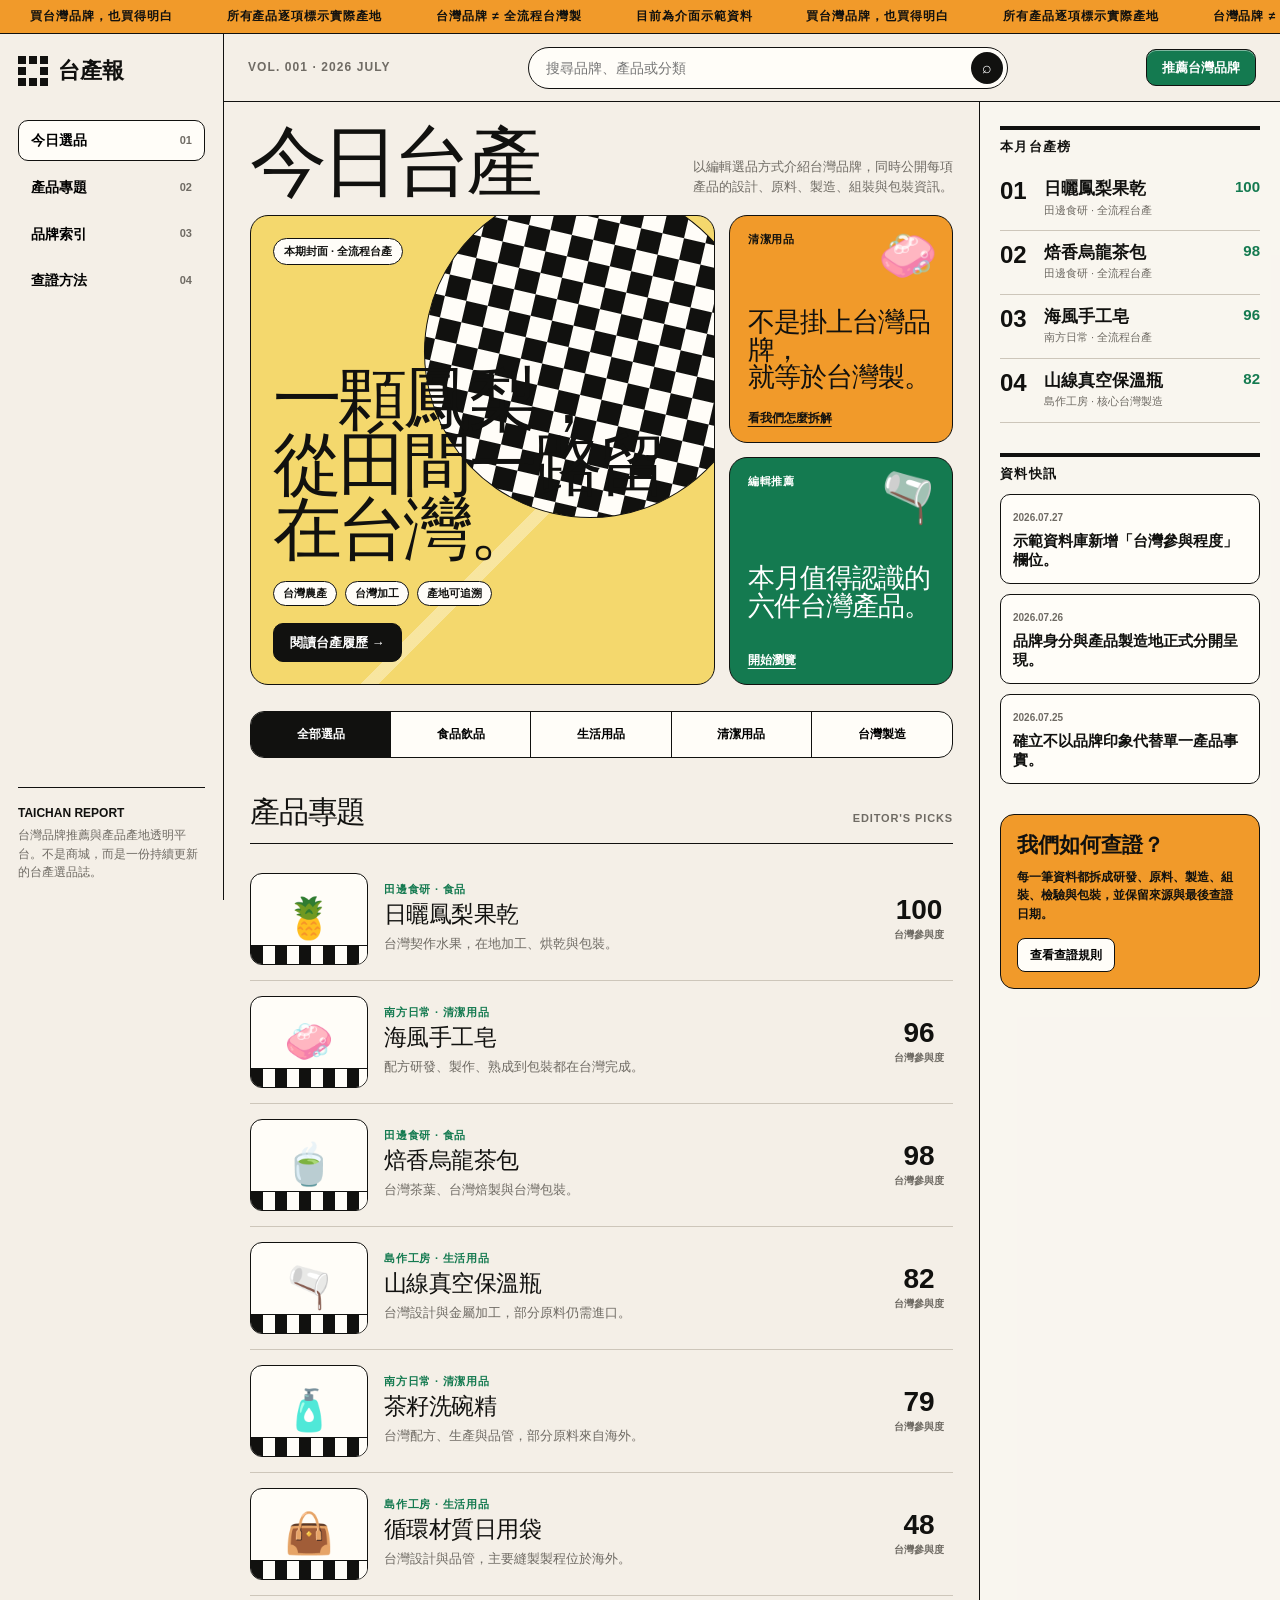
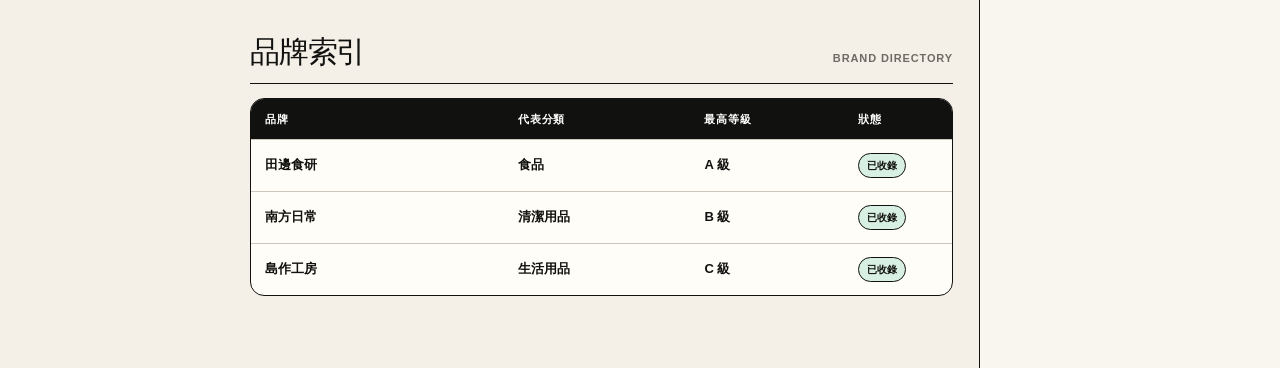
==== index.html @ a9ca1ae4 "Add files via upload" ====
<!doctype html>
<html lang="zh-Hant">
<head>
  <meta charset="utf-8" />
  <meta name="viewport" content="width=device-width, initial-scale=1" />
  <title>台產報｜台灣品牌選品誌</title>
  <meta name="description" content="發現值得支持的台灣品牌，理解產品從設計、製造到包裝的台灣參與程度。" />
  <style>
    :root{
      --linen:#f4efe7;
      --paper:#fffdf8;
      --ink:#11110f;
      --muted:#6f6b64;
      --line:#cdc6ba;
      --orange:#f19a2a;
      --green:#147a50;
      --red:#c64736;
      --yellow:#f4d86d;
      --side:224px;
      --rail:300px;
      --r:18px;
    }
    *{box-sizing:border-box}
    html{scroll-behavior:smooth}
    body{
      margin:0;
      color:var(--ink);
      background:var(--linen);
      font-family:"Noto Serif TC","Songti TC","PingFang TC","Microsoft JhengHei",serif;
    }
    button,input{font:inherit}
    button{cursor:pointer}
    a{color:inherit;text-decoration:none}
    .sans{font-family:-apple-system,BlinkMacSystemFont,"PingFang TC","Noto Sans TC","Microsoft JhengHei",sans-serif}

    .ticker{
      min-height:34px;
      display:flex;
      align-items:center;
      overflow:hidden;
      border-bottom:1px solid var(--ink);
      background:var(--orange);
      font:800 12px/1.2 -apple-system,BlinkMacSystemFont,"PingFang TC",sans-serif;
      letter-spacing:.08em;
      white-space:nowrap;
    }
    .ticker-track{display:flex;gap:54px;min-width:max-content;animation:marquee 24s linear infinite;padding-left:30px}
    @keyframes marquee{to{transform:translateX(-50%)}}

    .app{display:grid;grid-template-columns:var(--side) minmax(0,1fr);min-height:calc(100vh - 34px)}
    .sidebar{
      position:sticky;top:0;height:calc(100vh - 34px);
      border-right:1px solid var(--ink);
      padding:22px 18px 18px;
      display:flex;flex-direction:column;
      background:var(--linen);
      z-index:10;
    }
    .wordmark{display:flex;align-items:center;gap:10px;margin-bottom:34px;font:900 22px/1 -apple-system,BlinkMacSystemFont,"PingFang TC",sans-serif}
    .logo-grid{width:30px;height:30px;display:grid;grid-template-columns:repeat(3,1fr);gap:3px}
    .logo-grid i{background:var(--ink);display:block}
    .logo-grid i:nth-child(5){background:transparent}
    .sidebar-nav{display:grid;gap:6px}
    .nav-btn{
      border:1px solid transparent;background:transparent;text-align:left;padding:11px 12px;border-radius:10px;
      font:700 14px/1.2 -apple-system,BlinkMacSystemFont,"PingFang TC",sans-serif;
      display:flex;justify-content:space-between;align-items:center;
    }
    .nav-btn:hover,.nav-btn.active{border-color:var(--ink);background:var(--paper)}
    .nav-btn span:last-child{font-size:11px;color:var(--muted)}
    .side-note{margin-top:auto;border-top:1px solid var(--ink);padding-top:16px;color:var(--muted);font:500 12px/1.55 -apple-system,BlinkMacSystemFont,"PingFang TC",sans-serif}
    .side-note strong{display:block;color:var(--ink);margin-bottom:4px}

    .workspace{min-width:0}
    .top-tools{
      min-height:68px;border-bottom:1px solid var(--ink);display:flex;align-items:center;justify-content:space-between;gap:20px;
      padding:12px 24px;background:rgba(244,239,231,.95);position:sticky;top:0;z-index:9;
    }
    .edition{font:700 12px/1.2 -apple-system,BlinkMacSystemFont,"PingFang TC",sans-serif;letter-spacing:.09em;color:var(--muted)}
    .search-wrap{width:min(480px,55vw);position:relative}
    .search-wrap input{width:100%;height:42px;border:1px solid var(--ink);border-radius:999px;background:var(--paper);padding:0 42px 0 17px;outline:none;font:500 14px/1 -apple-system,BlinkMacSystemFont,"PingFang TC",sans-serif}
    .search-wrap button{position:absolute;right:5px;top:5px;width:32px;height:32px;border:0;border-radius:50%;background:var(--ink);color:white}
    .top-action{border:1px solid var(--ink);background:var(--green);color:white;border-radius:10px;padding:11px 15px;font:800 13px/1 -apple-system,BlinkMacSystemFont,"PingFang TC",sans-serif;box-shadow:inset 0 1px 0 rgba(255,255,255,.45)}

    .layout{display:grid;grid-template-columns:minmax(0,1fr) var(--rail);min-height:calc(100vh - 102px)}
    .main{min-width:0;border-right:1px solid var(--ink);padding:26px 26px 72px}
    .rail{padding:24px 20px 70px;background:rgba(255,253,248,.45)}

    .issue-head{display:flex;justify-content:space-between;gap:24px;align-items:flex-end;margin-bottom:18px}
    .issue-head h1{margin:0;font-weight:500;font-size:clamp(44px,6vw,82px);line-height:.9;letter-spacing:-.065em}
    .issue-head p{width:260px;margin:0;color:var(--muted);font:500 13px/1.55 -apple-system,BlinkMacSystemFont,"PingFang TC",sans-serif}

    .cover-grid{display:grid;grid-template-columns:1.45fr .7fr;gap:14px;margin-bottom:26px}
    .feature{
      min-height:470px;border:1px solid var(--ink);border-radius:var(--r);overflow:hidden;position:relative;
      background:
        linear-gradient(135deg,transparent 0 62%,rgba(255,255,255,.35) 62% 64%,transparent 64%),
        var(--yellow);
      display:flex;flex-direction:column;justify-content:space-between;padding:22px;
    }
    .feature::before{
      content:"";position:absolute;right:-42px;top:-30px;width:330px;height:330px;border-radius:50%;
      background:repeating-conic-gradient(var(--ink) 0 25%,var(--paper) 0 50%) 50%/44px 44px;
      border:1px solid var(--ink);transform:rotate(13deg);
    }
    .feature-top,.feature-bottom{position:relative;z-index:1}
    .stamp{display:inline-flex;align-items:center;gap:7px;border:1px solid var(--ink);background:var(--paper);padding:7px 10px;border-radius:999px;font:800 11px/1 -apple-system,BlinkMacSystemFont,"PingFang TC",sans-serif}
    .feature h2{max-width:620px;margin:0;font-size:clamp(40px,5.4vw,70px);line-height:.94;letter-spacing:-.055em;font-weight:500}
    .feature-meta{display:flex;gap:8px;flex-wrap:wrap;margin-top:18px}
    .tag{border:1px solid var(--ink);background:var(--paper);padding:6px 9px;border-radius:999px;font:700 11px/1 -apple-system,BlinkMacSystemFont,"PingFang TC",sans-serif}
    .read-btn{margin-top:17px;border:1px solid var(--ink);background:var(--ink);color:white;border-radius:10px;padding:12px 16px;font:800 13px/1 -apple-system,BlinkMacSystemFont,"PingFang TC",sans-serif}

    .cover-stack{display:grid;grid-template-rows:1fr 1fr;gap:14px}
    .mini-cover{border:1px solid var(--ink);border-radius:var(--r);padding:18px;display:flex;flex-direction:column;justify-content:space-between;min-height:228px;overflow:hidden;position:relative}
    .mini-cover.orange{background:var(--orange)}
    .mini-cover.green{background:var(--green);color:white}
    .mini-cover .icon{font-size:48px;position:absolute;right:14px;top:12px}
    .mini-cover small{font:800 11px/1 -apple-system,BlinkMacSystemFont,"PingFang TC",sans-serif;letter-spacing:.08em}
    .mini-cover h3{margin:44px 0 0;font-size:27px;line-height:1.02;font-weight:500;letter-spacing:-.035em}
    .mini-cover a{font:800 12px/1 -apple-system,BlinkMacSystemFont,"PingFang TC",sans-serif;text-decoration:underline;text-underline-offset:4px}

    .category-strip{display:grid;grid-template-columns:repeat(5,1fr);border:1px solid var(--ink);border-radius:14px;overflow:hidden;margin-bottom:34px;background:var(--paper)}
    .category-strip button{border:0;border-right:1px solid var(--ink);background:transparent;padding:15px 10px;font:800 12px/1.2 -apple-system,BlinkMacSystemFont,"PingFang TC",sans-serif}
    .category-strip button:last-child{border-right:0}
    .category-strip button.active,.category-strip button:hover{background:var(--ink);color:white}

    .section-title{display:flex;justify-content:space-between;align-items:baseline;gap:20px;border-bottom:1px solid var(--ink);padding-bottom:10px;margin:0 0 14px}
    .section-title h2{margin:0;font-size:30px;font-weight:500;letter-spacing:-.04em}
    .section-title span{font:700 11px/1 -apple-system,BlinkMacSystemFont,"PingFang TC",sans-serif;color:var(--muted);letter-spacing:.08em}

    .story-list{display:grid}
    .story{
      display:grid;grid-template-columns:118px minmax(0,1fr) auto;gap:16px;align-items:center;
      padding:15px 0;border-bottom:1px solid var(--line);cursor:pointer;
    }
    .story:hover .story-title{text-decoration:underline;text-underline-offset:5px}
    .story-art{height:92px;border:1px solid var(--ink);border-radius:12px;display:grid;place-items:center;font-size:40px;background:var(--paper);position:relative;overflow:hidden}
    .story-art::after{content:"";position:absolute;inset:auto 0 0;height:18px;background:repeating-linear-gradient(90deg,var(--ink) 0 12px,var(--paper) 12px 24px);border-top:1px solid var(--ink)}
    .story-kicker{font:800 11px/1 -apple-system,BlinkMacSystemFont,"PingFang TC",sans-serif;color:var(--green);letter-spacing:.07em;margin-bottom:7px}
    .story-title{font-size:23px;line-height:1.1;font-weight:500;letter-spacing:-.025em}
    .story-copy{margin-top:7px;color:var(--muted);font:500 13px/1.5 -apple-system,BlinkMacSystemFont,"PingFang TC",sans-serif}
    .score{text-align:center;min-width:68px}
    .score b{display:block;font:900 28px/1 -apple-system,BlinkMacSystemFont,"PingFang TC",sans-serif}
    .score small{font:700 10px/1.2 -apple-system,BlinkMacSystemFont,"PingFang TC",sans-serif;color:var(--muted)}

    .brand-index{margin-top:36px}
    .brand-table{border:1px solid var(--ink);border-radius:14px;overflow:hidden;background:var(--paper)}
    .brand-row{display:grid;grid-template-columns:1.1fr .8fr .65fr 80px;gap:10px;align-items:center;padding:13px 14px;border-bottom:1px solid var(--line);font:600 13px/1.3 -apple-system,BlinkMacSystemFont,"PingFang TC",sans-serif}
    .brand-row:last-child{border-bottom:0}
    .brand-row.head{background:var(--ink);color:white;font-size:11px;letter-spacing:.08em}
    .brand-name{font-weight:900}
    .status{display:inline-flex;width:max-content;border:1px solid var(--ink);border-radius:999px;padding:5px 8px;font-size:10px;background:white;color:var(--ink)}
    .status.verified{background:#d8efe3}

    .rail-card{border-top:4px solid var(--ink);padding-top:10px;margin-bottom:30px}
    .rail-card h2{font:900 13px/1 -apple-system,BlinkMacSystemFont,"PingFang TC",sans-serif;letter-spacing:.1em;margin:0 0 14px}
    .rank{display:grid;grid-template-columns:34px 1fr auto;gap:10px;align-items:start;padding:12px 0;border-bottom:1px solid var(--line)}
    .rank-num{font:900 24px/1 -apple-system,BlinkMacSystemFont,"PingFang TC",sans-serif}
    .rank-name{font-size:17px;line-height:1.15;font-weight:600}
    .rank-meta{margin-top:4px;color:var(--muted);font:500 11px/1.4 -apple-system,BlinkMacSystemFont,"PingFang TC",sans-serif}
    .rank-score{font:900 15px/1 -apple-system,BlinkMacSystemFont,"PingFang TC",sans-serif;color:var(--green)}
    .brief{padding:12px;border:1px solid var(--ink);background:var(--paper);margin-bottom:10px;border-radius:10px}
    .brief time{font:700 10px/1 -apple-system,BlinkMacSystemFont,"PingFang TC",sans-serif;color:var(--muted)}
    .brief p{margin:7px 0 0;font-size:15px;line-height:1.3;font-weight:600}
    .verify-box{border:1px solid var(--ink);background:var(--orange);padding:16px;border-radius:14px}
    .verify-box h3{margin:0 0 9px;font-size:21px;font-weight:600}
    .verify-box p{margin:0 0 14px;font:600 12px/1.55 -apple-system,BlinkMacSystemFont,"PingFang TC",sans-serif}
    .verify-box button{border:1px solid var(--ink);background:var(--paper);border-radius:8px;padding:10px 12px;font:900 12px/1 -apple-system,BlinkMacSystemFont,"PingFang TC",sans-serif}

    .empty{padding:28px;border:1px dashed var(--ink);border-radius:14px;text-align:center;color:var(--muted);font:600 13px/1.5 -apple-system,BlinkMacSystemFont,"PingFang TC",sans-serif}

    .drawer-backdrop{position:fixed;inset:0;background:rgba(17,17,15,.45);z-index:40;opacity:0;pointer-events:none;transition:.2s}
    .drawer{position:fixed;right:0;top:0;height:100vh;width:min(520px,100%);background:var(--paper);border-left:1px solid var(--ink);z-index:41;transform:translateX(100%);transition:.25s ease;padding:24px;overflow:auto}
    .drawer.open{transform:translateX(0)}
    .drawer-backdrop.open{opacity:1;pointer-events:auto}
    .drawer-close{float:right;border:1px solid var(--ink);width:38px;height:38px;background:transparent;border-radius:50%;font-size:20px}
    .drawer-label{font:900 11px/1 -apple-system,BlinkMacSystemFont,"PingFang TC",sans-serif;letter-spacing:.1em;color:var(--green);margin-top:56px}
    .drawer h2{font-size:42px;line-height:1;letter-spacing:-.04em;font-weight:500;margin:12px 0}
    .drawer p{color:var(--muted);font:500 14px/1.7 -apple-system,BlinkMacSystemFont,"PingFang TC",sans-serif}
    .journey{margin-top:24px;border-top:1px solid var(--ink)}
    .journey-row{display:grid;grid-template-columns:98px 1fr auto;gap:10px;padding:14px 0;border-bottom:1px solid var(--line);font:600 13px/1.4 -apple-system,BlinkMacSystemFont,"PingFang TC",sans-serif}
    .journey-row span:first-child{color:var(--muted)}
    .journey-row b{color:var(--green)}

    .mobile-nav{display:none}

    @media(max-width:1080px){
      :root{--side:190px;--rail:260px}
      .issue-head p{display:none}
      .cover-grid{grid-template-columns:1fr}
      .cover-stack{grid-template-columns:1fr 1fr;grid-template-rows:auto}
      .feature{min-height:420px}
    }
    @media(max-width:860px){
      .app{display:block}
      .sidebar{display:none}
      .layout{display:block}
      .main{border-right:0;padding:18px 16px 92px}
      .rail{padding:20px 16px 96px;border-top:1px solid var(--ink)}
      .top-tools{padding:10px 14px;top:0}
      .edition,.top-action{display:none}
      .search-wrap{width:100%}
      .mobile-nav{display:grid;grid-template-columns:repeat(4,1fr);position:fixed;left:0;right:0;bottom:0;background:var(--paper);border-top:1px solid var(--ink);z-index:30;padding-bottom:env(safe-area-inset-bottom)}
      .mobile-nav button{border:0;border-right:1px solid var(--line);background:transparent;padding:11px 4px;font:800 10px/1.2 -apple-system,BlinkMacSystemFont,"PingFang TC",sans-serif}
      .mobile-nav button:last-child{border-right:0}
      .issue-head h1{font-size:58px}
      .category-strip{grid-template-columns:repeat(5,minmax(96px,1fr));overflow-x:auto}
      .story{grid-template-columns:92px 1fr}
      .story-art{height:78px}
      .score{display:none}
      .brand-row{grid-template-columns:1fr .8fr 70px}
      .brand-row>*:nth-child(3){display:none}
    }
    @media(max-width:560px){
      .ticker{min-height:30px}
      .top-tools{min-height:58px}
      .issue-head{margin-top:4px}
      .issue-head h1{font-size:48px}
      .cover-stack{grid-template-columns:1fr}
      .feature{min-height:390px;padding:18px}
      .feature::before{width:230px;height:230px;background-size:34px 34px}
      .feature h2{font-size:43px}
      .mini-cover{min-height:180px}
      .story{grid-template-columns:76px 1fr;gap:12px}
      .story-art{height:68px;font-size:30px}
      .story-title{font-size:19px}
      .story-copy{display:none}
      .brand-row{grid-template-columns:1fr 68px}
      .brand-row>*:nth-child(2),.brand-row>*:nth-child(3){display:none}
      .section-title h2{font-size:25px}
    }
  </style>
</head>
<body>
  <div class="ticker sans" aria-label="網站公告">
    <div class="ticker-track">
      <span>買台灣品牌，也買得明白</span><span>所有產品逐項標示實際產地</span><span>台灣品牌 ≠ 全流程台灣製</span><span>目前為介面示範資料</span>
      <span>買台灣品牌，也買得明白</span><span>所有產品逐項標示實際產地</span><span>台灣品牌 ≠ 全流程台灣製</span><span>目前為介面示範資料</span>
    </div>
  </div>

  <div class="app">
    <aside class="sidebar">
      <a class="wordmark" href="#top" aria-label="台產報首頁">
        <span class="logo-grid" aria-hidden="true"><i></i><i></i><i></i><i></i><i></i><i></i><i></i><i></i><i></i></span>
        <span>台產報</span>
      </a>
      <nav class="sidebar-nav sans" aria-label="主要導覽">
        <button class="nav-btn active" data-scroll="top"><span>今日選品</span><span>01</span></button>
        <button class="nav-btn" data-scroll="stories"><span>產品專題</span><span>02</span></button>
        <button class="nav-btn" data-scroll="brands"><span>品牌索引</span><span>03</span></button>
        <button class="nav-btn" data-scroll="verify"><span>查證方法</span><span>04</span></button>
      </nav>
      <div class="side-note sans"><strong>TAICHAN REPORT</strong>台灣品牌推薦與產品產地透明平台。不是商城，而是一份持續更新的台產選品誌。</div>
    </aside>

    <div class="workspace" id="top">
      <header class="top-tools">
        <div class="edition sans">VOL. 001 · 2026 JULY</div>
        <div class="search-wrap">
          <input id="globalSearch" type="search" placeholder="搜尋品牌、產品或分類" aria-label="搜尋品牌、產品或分類" />
          <button id="searchBtn" aria-label="執行搜尋">⌕</button>
        </div>
        <button class="top-action" data-scroll="brands">推薦台灣品牌</button>
      </header>

      <div class="layout">
        <main class="main">
          <div class="issue-head">
            <h1>今日台產</h1>
            <p class="sans">以編輯選品方式介紹台灣品牌，同時公開每項產品的設計、原料、製造、組裝與包裝資訊。</p>
          </div>

          <section class="cover-grid" aria-label="本期主題">
            <article class="feature">
              <div class="feature-top"><span class="stamp sans">本期封面 · 全流程台產</span></div>
              <div class="feature-bottom">
                <h2>一顆鳳梨，<br>從田間一路留在台灣。</h2>
                <div class="feature-meta"><span class="tag">台灣農產</span><span class="tag">台灣加工</span><span class="tag">產地可追溯</span></div>
                <button class="read-btn" data-product="pineapple">閱讀台產履歷 →</button>
              </div>
            </article>
            <div class="cover-stack">
              <article class="mini-cover orange"><span class="icon">🧼</span><small>清潔用品</small><h3>不是掛上台灣品牌，<br>就等於台灣製。</h3><a href="#stories">看我們怎麼拆解</a></article>
              <article class="mini-cover green"><span class="icon">🫗</span><small>編輯推薦</small><h3>本月值得認識的<br>六件台灣產品。</h3><a href="#stories">開始瀏覽</a></article>
            </div>
          </section>

          <div class="category-strip sans" id="categories" aria-label="分類篩選">
            <button class="active" data-category="all">全部選品</button>
            <button data-category="food">食品飲品</button>
            <button data-category="home">生活用品</button>
            <button data-category="clean">清潔用品</button>
            <button data-category="made">台灣製造</button>
          </div>

          <section id="stories">
            <div class="section-title"><h2>產品專題</h2><span>EDITOR'S PICKS</span></div>
            <div class="story-list" id="storyList"></div>
          </section>

          <section class="brand-index" id="brands">
            <div class="section-title"><h2>品牌索引</h2><span>BRAND DIRECTORY</span></div>
            <div class="brand-table" id="brandTable"></div>
          </section>
        </main>

        <aside class="rail">
          <section class="rail-card">
            <h2>本月台產榜</h2>
            <div id="ranking"></div>
          </section>
          <section class="rail-card">
            <h2>資料快訊</h2>
            <article class="brief"><time>2026.07.27</time><p>示範資料庫新增「台灣參與程度」欄位。</p></article>
            <article class="brief"><time>2026.07.26</time><p>品牌身分與產品製造地正式分開呈現。</p></article>
            <article class="brief"><time>2026.07.25</time><p>確立不以品牌印象代替單一產品事實。</p></article>
          </section>
          <section class="verify-box" id="verify">
            <h3>我們如何查證？</h3>
            <p>每一筆資料都拆成研發、原料、製造、組裝、檢驗與包裝，並保留來源與最後查證日期。</p>
            <button data-product="method">查看查證規則</button>
          </section>
        </aside>
      </div>
    </div>
  </div>

  <nav class="mobile-nav" aria-label="手機導覽">
    <button data-scroll="top">今日</button><button data-scroll="stories">專題</button><button data-scroll="brands">品牌</button><button data-scroll="verify">查證</button>
  </nav>

  <div class="drawer-backdrop" id="drawerBackdrop"></div>
  <aside class="drawer" id="drawer" aria-modal="true" role="dialog" aria-label="產品台產履歷">
    <button class="drawer-close" id="drawerClose" aria-label="關閉">×</button>
    <div id="drawerContent"></div>
  </aside>

  <script>
    const products = [
      {id:'pineapple',name:'日曬鳳梨果乾',brand:'田邊食研',icon:'🍍',category:'食品',tags:['food','made'],level:'A',score:100,summary:'台灣契作水果，在地加工、烘乾與包裝。',status:'全流程台產',journey:[['品牌／研發','台灣','已確認'],['主要原料','嘉義鳳梨','已確認'],['加工製造','嘉義','已確認'],['包裝出貨','台灣','已確認']]},
      {id:'soap',name:'海風手工皂',brand:'南方日常',icon:'🧼',category:'清潔用品',tags:['clean','made'],level:'A',score:96,summary:'配方研發、製作、熟成到包裝都在台灣完成。',status:'全流程台產',journey:[['品牌／研發','台南','已確認'],['主要原料','台灣＋進口','部分確認'],['加工製造','台南','已確認'],['包裝出貨','台灣','已確認']]},
      {id:'tea',name:'焙香烏龍茶包',brand:'田邊食研',icon:'🍵',category:'食品',tags:['food','made'],level:'A',score:98,summary:'台灣茶葉、台灣焙製與台灣包裝。',status:'全流程台產',journey:[['品牌／研發','台灣','已確認'],['茶葉來源','南投','已確認'],['焙製加工','南投','已確認'],['包裝出貨','台灣','已確認']]},
      {id:'bottle',name:'山線真空保溫瓶',brand:'島作工房',icon:'🫗',category:'生活用品',tags:['home','made'],level:'B',score:82,summary:'台灣設計與金屬加工，部分原料仍需進口。',status:'核心台灣製造',journey:[['品牌／研發','台中','已確認'],['主要原料','台灣＋進口','部分確認'],['加工製造','彰化','已確認'],['包裝出貨','台中','已確認']]},
      {id:'detergent',name:'茶籽洗碗精',brand:'南方日常',icon:'🧴',category:'清潔用品',tags:['clean','made'],level:'B',score:79,summary:'台灣配方、生產與品管，部分原料來自海外。',status:'核心台灣製造',journey:[['品牌／研發','台灣','已確認'],['主要原料','台灣＋進口','部分確認'],['加工製造','台灣','已確認'],['包裝出貨','台灣','已確認']]},
      {id:'bag',name:'循環材質日用袋',brand:'島作工房',icon:'👜',category:'生活用品',tags:['home'],level:'C',score:48,summary:'台灣設計與品管，主要縫製製程位於海外。',status:'台灣研發',journey:[['品牌／研發','台灣','已確認'],['主要材料','進口','已確認'],['縫製製造','海外','已確認'],['品管設計','台灣','已確認']]}
    ];

    const methodData = {name:'台產報查證規則',brand:'公開方法',summary:'推薦台灣品牌與揭露實際產地並行，不把兩者混為一談。',status:'V0.1 方法草案',journey:[['查證單位','單一產品型號','必要'],['資料拆分','六個製程環節','必要'],['來源保存','官方／包裝／文件','必要'],['歷史變更','保留舊紀錄','必要']]};

    const storyList = document.querySelector('#storyList');
    const brandTable = document.querySelector('#brandTable');
    const ranking = document.querySelector('#ranking');
    const search = document.querySelector('#globalSearch');
    const drawer = document.querySelector('#drawer');
    const backdrop = document.querySelector('#drawerBackdrop');
    const drawerContent = document.querySelector('#drawerContent');
    let activeCategory = 'all';

    function filteredProducts(){
      const q = search.value.trim().toLowerCase();
      return products.filter(p => {
        const hitCategory = activeCategory === 'all' || p.tags.includes(activeCategory);
        const haystack = `${p.name} ${p.brand} ${p.category} ${p.status}`.toLowerCase();
        return hitCategory && (!q || haystack.includes(q));
      });
    }

    function renderStories(){
      const list = filteredProducts();
      storyList.innerHTML = list.length ? list.map(p => `
        <article class="story" data-product="${p.id}" tabindex="0">
          <div class="story-art">${p.icon}</div>
          <div>
            <div class="story-kicker">${p.brand} · ${p.category}</div>
            <div class="story-title">${p.name}</div>
            <div class="story-copy">${p.summary}</div>
          </div>
          <div class="score"><b>${p.score}</b><small>台灣參與度</small></div>
        </article>`).join('') : '<div class="empty">找不到符合條件的產品。請改用品牌、品名或其他分類搜尋。</div>';
    }

    function renderBrands(){
      const source = filteredProducts();
      const grouped = [...new Map(source.map(p => [p.brand,p])).values()];
      brandTable.innerHTML = `
        <div class="brand-row head"><span>品牌</span><span>代表分類</span><span>最高等級</span><span>狀態</span></div>
        ${grouped.map(p => `<div class="brand-row"><span class="brand-name">${p.brand}</span><span>${p.category}</span><span>${p.level} 級</span><span class="status verified">已收錄</span></div>`).join('') || '<div class="empty">沒有符合搜尋的品牌。</div>'}`;
    }

    function renderRanking(){
      ranking.innerHTML = [...products].sort((a,b)=>b.score-a.score).slice(0,4).map((p,i)=>`
        <div class="rank" data-product="${p.id}">
          <span class="rank-num">${String(i+1).padStart(2,'0')}</span>
          <div><div class="rank-name">${p.name}</div><div class="rank-meta">${p.brand} · ${p.status}</div></div>
          <span class="rank-score">${p.score}</span>
        </div>`).join('');
    }

    function openDrawer(id){
      const p = id === 'method' ? methodData : products.find(item => item.id === id);
      if(!p) return;
      drawerContent.innerHTML = `
        <div class="drawer-label">TAICHAN TRACE</div>
        <h2>${p.name}</h2>
        <p><strong>${p.brand}</strong><br>${p.summary}</p>
        <div class="feature-meta"><span class="tag">${p.status}</span>${p.level ? `<span class="tag">${p.level} 級</span>`:''}</div>
        <div class="journey">${p.journey.map(row=>`<div class="journey-row"><span>${row[0]}</span><strong>${row[1]}</strong><b>${row[2]}</b></div>`).join('')}</div>
        <p>目前為介面示範資料，正式上線前仍需為每個環節補上來源網址、證據摘要與最後查證日期。</p>`;
      drawer.classList.add('open');backdrop.classList.add('open');document.body.style.overflow='hidden';
    }
    function closeDrawer(){drawer.classList.remove('open');backdrop.classList.remove('open');document.body.style.overflow=''}

    document.addEventListener('click',e=>{
      const product = e.target.closest('[data-product]');
      if(product) openDrawer(product.dataset.product);
      const scroll = e.target.closest('[data-scroll]');
      if(scroll) document.getElementById(scroll.dataset.scroll)?.scrollIntoView({behavior:'smooth'});
      const cat = e.target.closest('[data-category]');
      if(cat){
        activeCategory = cat.dataset.category;
        document.querySelectorAll('[data-category]').forEach(b=>b.classList.toggle('active',b===cat));
        renderStories();renderBrands();
      }
    });
    document.addEventListener('keydown',e=>{
      if(e.key==='Escape') closeDrawer();
      if(e.key==='Enter' && e.target.matches('.story')) openDrawer(e.target.dataset.product);
    });
    search.addEventListener('input',()=>{renderStories();renderBrands()});
    document.querySelector('#searchBtn').addEventListener('click',()=>document.querySelector('#stories').scrollIntoView({behavior:'smooth'}));
    document.querySelector('#drawerClose').addEventListener('click',closeDrawer);
    backdrop.addEventListener('click',closeDrawer);

    renderStories();renderBrands();renderRanking();
  </script>
</body>
</html>
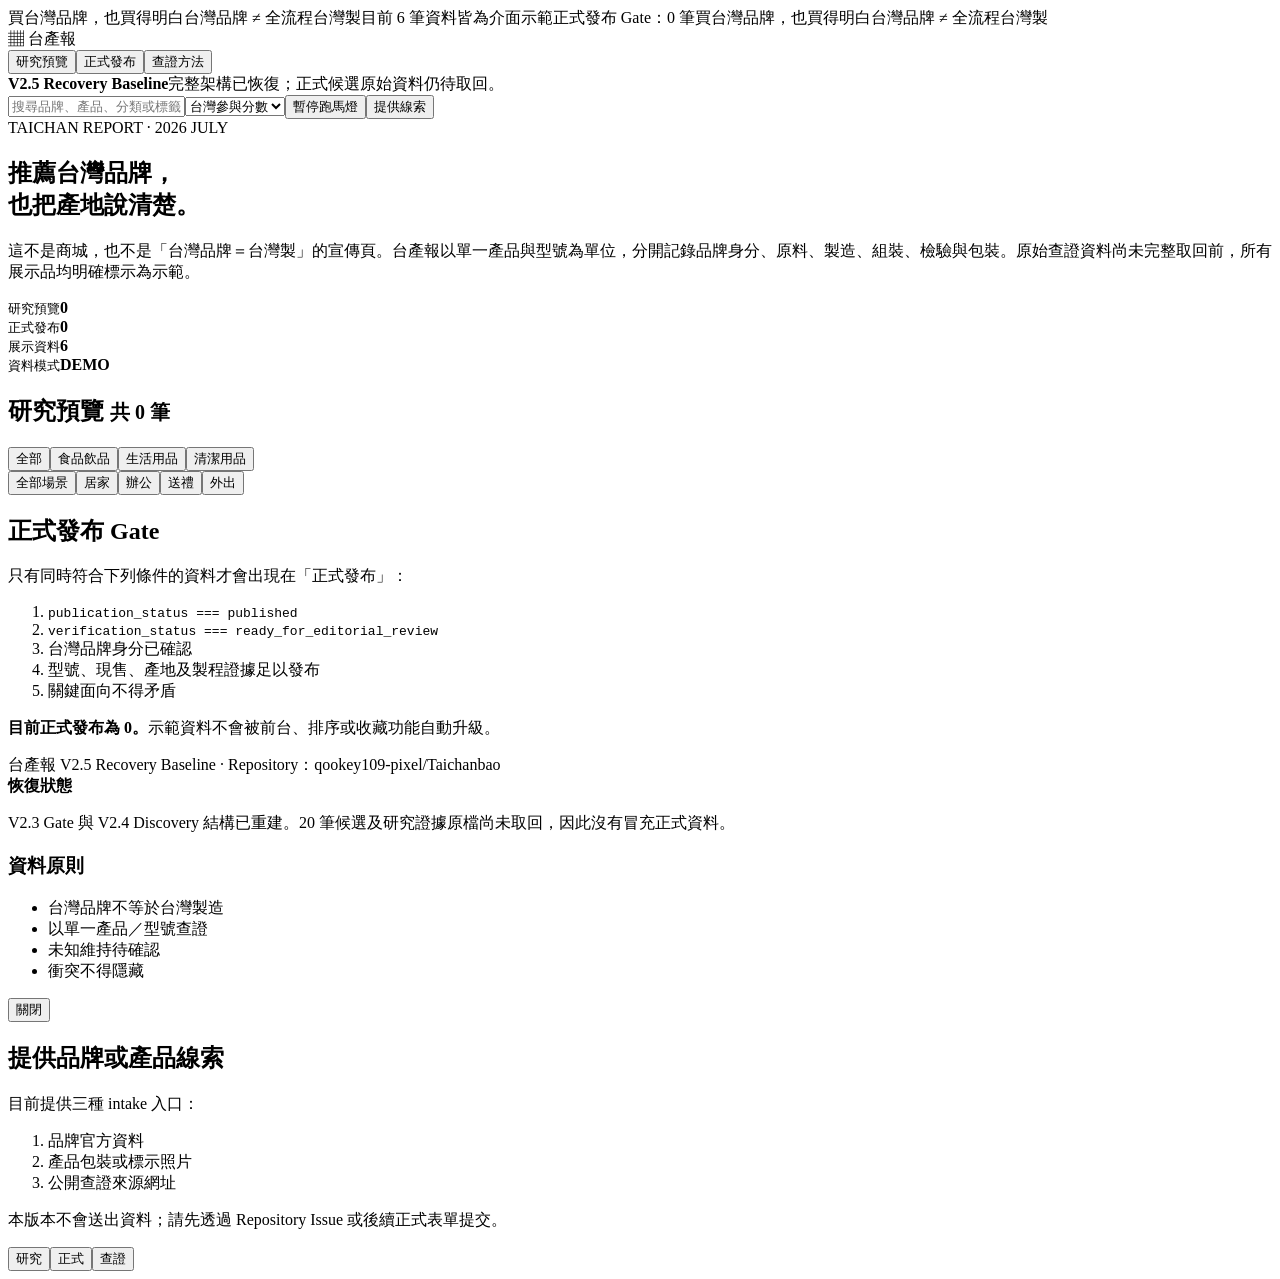
==== commit 699c98f2: "Upgrade site to V2.5 recovery baseline" ====
--- a/index.html
+++ b/index.html
@@ -1,438 +1,13 @@
-<!doctype html>
-<html lang="zh-Hant">
-<head>
-  <meta charset="utf-8" />
-  <meta name="viewport" content="width=device-width, initial-scale=1" />
-  <title>台產報｜台灣品牌選品誌</title>
-  <meta name="description" content="發現值得支持的台灣品牌，理解產品從設計、製造到包裝的台灣參與程度。" />
-  <style>
-    :root{
-      --linen:#f4efe7;
-      --paper:#fffdf8;
-      --ink:#11110f;
-      --muted:#6f6b64;
-      --line:#cdc6ba;
-      --orange:#f19a2a;
-      --green:#147a50;
-      --red:#c64736;
-      --yellow:#f4d86d;
-      --side:224px;
-      --rail:300px;
-      --r:18px;
-    }
-    *{box-sizing:border-box}
-    html{scroll-behavior:smooth}
-    body{
-      margin:0;
-      color:var(--ink);
-      background:var(--linen);
-      font-family:"Noto Serif TC","Songti TC","PingFang TC","Microsoft JhengHei",serif;
-    }
-    button,input{font:inherit}
-    button{cursor:pointer}
-    a{color:inherit;text-decoration:none}
-    .sans{font-family:-apple-system,BlinkMacSystemFont,"PingFang TC","Noto Sans TC","Microsoft JhengHei",sans-serif}
-
-    .ticker{
-      min-height:34px;
-      display:flex;
-      align-items:center;
-      overflow:hidden;
-      border-bottom:1px solid var(--ink);
-      background:var(--orange);
-      font:800 12px/1.2 -apple-system,BlinkMacSystemFont,"PingFang TC",sans-serif;
-      letter-spacing:.08em;
-      white-space:nowrap;
-    }
-    .ticker-track{display:flex;gap:54px;min-width:max-content;animation:marquee 24s linear infinite;padding-left:30px}
-    @keyframes marquee{to{transform:translateX(-50%)}}
-
-    .app{display:grid;grid-template-columns:var(--side) minmax(0,1fr);min-height:calc(100vh - 34px)}
-    .sidebar{
-      position:sticky;top:0;height:calc(100vh - 34px);
-      border-right:1px solid var(--ink);
-      padding:22px 18px 18px;
-      display:flex;flex-direction:column;
-      background:var(--linen);
-      z-index:10;
-    }
-    .wordmark{display:flex;align-items:center;gap:10px;margin-bottom:34px;font:900 22px/1 -apple-system,BlinkMacSystemFont,"PingFang TC",sans-serif}
-    .logo-grid{width:30px;height:30px;display:grid;grid-template-columns:repeat(3,1fr);gap:3px}
-    .logo-grid i{background:var(--ink);display:block}
-    .logo-grid i:nth-child(5){background:transparent}
-    .sidebar-nav{display:grid;gap:6px}
-    .nav-btn{
-      border:1px solid transparent;background:transparent;text-align:left;padding:11px 12px;border-radius:10px;
-      font:700 14px/1.2 -apple-system,BlinkMacSystemFont,"PingFang TC",sans-serif;
-      display:flex;justify-content:space-between;align-items:center;
-    }
-    .nav-btn:hover,.nav-btn.active{border-color:var(--ink);background:var(--paper)}
-    .nav-btn span:last-child{font-size:11px;color:var(--muted)}
-    .side-note{margin-top:auto;border-top:1px solid var(--ink);padding-top:16px;color:var(--muted);font:500 12px/1.55 -apple-system,BlinkMacSystemFont,"PingFang TC",sans-serif}
-    .side-note strong{display:block;color:var(--ink);margin-bottom:4px}
-
-    .workspace{min-width:0}
-    .top-tools{
-      min-height:68px;border-bottom:1px solid var(--ink);display:flex;align-items:center;justify-content:space-between;gap:20px;
-      padding:12px 24px;background:rgba(244,239,231,.95);position:sticky;top:0;z-index:9;
-    }
-    .edition{font:700 12px/1.2 -apple-system,BlinkMacSystemFont,"PingFang TC",sans-serif;letter-spacing:.09em;color:var(--muted)}
-    .search-wrap{width:min(480px,55vw);position:relative}
-    .search-wrap input{width:100%;height:42px;border:1px solid var(--ink);border-radius:999px;background:var(--paper);padding:0 42px 0 17px;outline:none;font:500 14px/1 -apple-system,BlinkMacSystemFont,"PingFang TC",sans-serif}
-    .search-wrap button{position:absolute;right:5px;top:5px;width:32px;height:32px;border:0;border-radius:50%;background:var(--ink);color:white}
-    .top-action{border:1px solid var(--ink);background:var(--green);color:white;border-radius:10px;padding:11px 15px;font:800 13px/1 -apple-system,BlinkMacSystemFont,"PingFang TC",sans-serif;box-shadow:inset 0 1px 0 rgba(255,255,255,.45)}
-
-    .layout{display:grid;grid-template-columns:minmax(0,1fr) var(--rail);min-height:calc(100vh - 102px)}
-    .main{min-width:0;border-right:1px solid var(--ink);padding:26px 26px 72px}
-    .rail{padding:24px 20px 70px;background:rgba(255,253,248,.45)}
-
-    .issue-head{display:flex;justify-content:space-between;gap:24px;align-items:flex-end;margin-bottom:18px}
-    .issue-head h1{margin:0;font-weight:500;font-size:clamp(44px,6vw,82px);line-height:.9;letter-spacing:-.065em}
-    .issue-head p{width:260px;margin:0;color:var(--muted);font:500 13px/1.55 -apple-system,BlinkMacSystemFont,"PingFang TC",sans-serif}
-
-    .cover-grid{display:grid;grid-template-columns:1.45fr .7fr;gap:14px;margin-bottom:26px}
-    .feature{
-      min-height:470px;border:1px solid var(--ink);border-radius:var(--r);overflow:hidden;position:relative;
-      background:
-        linear-gradient(135deg,transparent 0 62%,rgba(255,255,255,.35) 62% 64%,transparent 64%),
-        var(--yellow);
-      display:flex;flex-direction:column;justify-content:space-between;padding:22px;
-    }
-    .feature::before{
-      content:"";position:absolute;right:-42px;top:-30px;width:330px;height:330px;border-radius:50%;
-      background:repeating-conic-gradient(var(--ink) 0 25%,var(--paper) 0 50%) 50%/44px 44px;
-      border:1px solid var(--ink);transform:rotate(13deg);
-    }
-    .feature-top,.feature-bottom{position:relative;z-index:1}
-    .stamp{display:inline-flex;align-items:center;gap:7px;border:1px solid var(--ink);background:var(--paper);padding:7px 10px;border-radius:999px;font:800 11px/1 -apple-system,BlinkMacSystemFont,"PingFang TC",sans-serif}
-    .feature h2{max-width:620px;margin:0;font-size:clamp(40px,5.4vw,70px);line-height:.94;letter-spacing:-.055em;font-weight:500}
-    .feature-meta{display:flex;gap:8px;flex-wrap:wrap;margin-top:18px}
-    .tag{border:1px solid var(--ink);background:var(--paper);padding:6px 9px;border-radius:999px;font:700 11px/1 -apple-system,BlinkMacSystemFont,"PingFang TC",sans-serif}
-    .read-btn{margin-top:17px;border:1px solid var(--ink);background:var(--ink);color:white;border-radius:10px;padding:12px 16px;font:800 13px/1 -apple-system,BlinkMacSystemFont,"PingFang TC",sans-serif}
-
-    .cover-stack{display:grid;grid-template-rows:1fr 1fr;gap:14px}
-    .mini-cover{border:1px solid var(--ink);border-radius:var(--r);padding:18px;display:flex;flex-direction:column;justify-content:space-between;min-height:228px;overflow:hidden;position:relative}
-    .mini-cover.orange{background:var(--orange)}
-    .mini-cover.green{background:var(--green);color:white}
-    .mini-cover .icon{font-size:48px;position:absolute;right:14px;top:12px}
-    .mini-cover small{font:800 11px/1 -apple-system,BlinkMacSystemFont,"PingFang TC",sans-serif;letter-spacing:.08em}
-    .mini-cover h3{margin:44px 0 0;font-size:27px;line-height:1.02;font-weight:500;letter-spacing:-.035em}
-    .mini-cover a{font:800 12px/1 -apple-system,BlinkMacSystemFont,"PingFang TC",sans-serif;text-decoration:underline;text-underline-offset:4px}
-
-    .category-strip{display:grid;grid-template-columns:repeat(5,1fr);border:1px solid var(--ink);border-radius:14px;overflow:hidden;margin-bottom:34px;background:var(--paper)}
-    .category-strip button{border:0;border-right:1px solid var(--ink);background:transparent;padding:15px 10px;font:800 12px/1.2 -apple-system,BlinkMacSystemFont,"PingFang TC",sans-serif}
-    .category-strip button:last-child{border-right:0}
-    .category-strip button.active,.category-strip button:hover{background:var(--ink);color:white}
-
-    .section-title{display:flex;justify-content:space-between;align-items:baseline;gap:20px;border-bottom:1px solid var(--ink);padding-bottom:10px;margin:0 0 14px}
-    .section-title h2{margin:0;font-size:30px;font-weight:500;letter-spacing:-.04em}
-    .section-title span{font:700 11px/1 -apple-system,BlinkMacSystemFont,"PingFang TC",sans-serif;color:var(--muted);letter-spacing:.08em}
-
-    .story-list{display:grid}
-    .story{
-      display:grid;grid-template-columns:118px minmax(0,1fr) auto;gap:16px;align-items:center;
-      padding:15px 0;border-bottom:1px solid var(--line);cursor:pointer;
-    }
-    .story:hover .story-title{text-decoration:underline;text-underline-offset:5px}
-    .story-art{height:92px;border:1px solid var(--ink);border-radius:12px;display:grid;place-items:center;font-size:40px;background:var(--paper);position:relative;overflow:hidden}
-    .story-art::after{content:"";position:absolute;inset:auto 0 0;height:18px;background:repeating-linear-gradient(90deg,var(--ink) 0 12px,var(--paper) 12px 24px);border-top:1px solid var(--ink)}
-    .story-kicker{font:800 11px/1 -apple-system,BlinkMacSystemFont,"PingFang TC",sans-serif;color:var(--green);letter-spacing:.07em;margin-bottom:7px}
-    .story-title{font-size:23px;line-height:1.1;font-weight:500;letter-spacing:-.025em}
-    .story-copy{margin-top:7px;color:var(--muted);font:500 13px/1.5 -apple-system,BlinkMacSystemFont,"PingFang TC",sans-serif}
-    .score{text-align:center;min-width:68px}
-    .score b{display:block;font:900 28px/1 -apple-system,BlinkMacSystemFont,"PingFang TC",sans-serif}
-    .score small{font:700 10px/1.2 -apple-system,BlinkMacSystemFont,"PingFang TC",sans-serif;color:var(--muted)}
-
-    .brand-index{margin-top:36px}
-    .brand-table{border:1px solid var(--ink);border-radius:14px;overflow:hidden;background:var(--paper)}
-    .brand-row{display:grid;grid-template-columns:1.1fr .8fr .65fr 80px;gap:10px;align-items:center;padding:13px 14px;border-bottom:1px solid var(--line);font:600 13px/1.3 -apple-system,BlinkMacSystemFont,"PingFang TC",sans-serif}
-    .brand-row:last-child{border-bottom:0}
-    .brand-row.head{background:var(--ink);color:white;font-size:11px;letter-spacing:.08em}
-    .brand-name{font-weight:900}
-    .status{display:inline-flex;width:max-content;border:1px solid var(--ink);border-radius:999px;padding:5px 8px;font-size:10px;background:white;color:var(--ink)}
-    .status.verified{background:#d8efe3}
-
-    .rail-card{border-top:4px solid var(--ink);padding-top:10px;margin-bottom:30px}
-    .rail-card h2{font:900 13px/1 -apple-system,BlinkMacSystemFont,"PingFang TC",sans-serif;letter-spacing:.1em;margin:0 0 14px}
-    .rank{display:grid;grid-template-columns:34px 1fr auto;gap:10px;align-items:start;padding:12px 0;border-bottom:1px solid var(--line)}
-    .rank-num{font:900 24px/1 -apple-system,BlinkMacSystemFont,"PingFang TC",sans-serif}
-    .rank-name{font-size:17px;line-height:1.15;font-weight:600}
-    .rank-meta{margin-top:4px;color:var(--muted);font:500 11px/1.4 -apple-system,BlinkMacSystemFont,"PingFang TC",sans-serif}
-    .rank-score{font:900 15px/1 -apple-system,BlinkMacSystemFont,"PingFang TC",sans-serif;color:var(--green)}
-    .brief{padding:12px;border:1px solid var(--ink);background:var(--paper);margin-bottom:10px;border-radius:10px}
-    .brief time{font:700 10px/1 -apple-system,BlinkMacSystemFont,"PingFang TC",sans-serif;color:var(--muted)}
-    .brief p{margin:7px 0 0;font-size:15px;line-height:1.3;font-weight:600}
-    .verify-box{border:1px solid var(--ink);background:var(--orange);padding:16px;border-radius:14px}
-    .verify-box h3{margin:0 0 9px;font-size:21px;font-weight:600}
-    .verify-box p{margin:0 0 14px;font:600 12px/1.55 -apple-system,BlinkMacSystemFont,"PingFang TC",sans-serif}
-    .verify-box button{border:1px solid var(--ink);background:var(--paper);border-radius:8px;padding:10px 12px;font:900 12px/1 -apple-system,BlinkMacSystemFont,"PingFang TC",sans-serif}
-
-    .empty{padding:28px;border:1px dashed var(--ink);border-radius:14px;text-align:center;color:var(--muted);font:600 13px/1.5 -apple-system,BlinkMacSystemFont,"PingFang TC",sans-serif}
-
-    .drawer-backdrop{position:fixed;inset:0;background:rgba(17,17,15,.45);z-index:40;opacity:0;pointer-events:none;transition:.2s}
-    .drawer{position:fixed;right:0;top:0;height:100vh;width:min(520px,100%);background:var(--paper);border-left:1px solid var(--ink);z-index:41;transform:translateX(100%);transition:.25s ease;padding:24px;overflow:auto}
-    .drawer.open{transform:translateX(0)}
-    .drawer-backdrop.open{opacity:1;pointer-events:auto}
-    .drawer-close{float:right;border:1px solid var(--ink);width:38px;height:38px;background:transparent;border-radius:50%;font-size:20px}
-    .drawer-label{font:900 11px/1 -apple-system,BlinkMacSystemFont,"PingFang TC",sans-serif;letter-spacing:.1em;color:var(--green);margin-top:56px}
-    .drawer h2{font-size:42px;line-height:1;letter-spacing:-.04em;font-weight:500;margin:12px 0}
-    .drawer p{color:var(--muted);font:500 14px/1.7 -apple-system,BlinkMacSystemFont,"PingFang TC",sans-serif}
-    .journey{margin-top:24px;border-top:1px solid var(--ink)}
-    .journey-row{display:grid;grid-template-columns:98px 1fr auto;gap:10px;padding:14px 0;border-bottom:1px solid var(--line);font:600 13px/1.4 -apple-system,BlinkMacSystemFont,"PingFang TC",sans-serif}
-    .journey-row span:first-child{color:var(--muted)}
-    .journey-row b{color:var(--green)}
-
-    .mobile-nav{display:none}
-
-    @media(max-width:1080px){
-      :root{--side:190px;--rail:260px}
-      .issue-head p{display:none}
-      .cover-grid{grid-template-columns:1fr}
-      .cover-stack{grid-template-columns:1fr 1fr;grid-template-rows:auto}
-      .feature{min-height:420px}
-    }
-    @media(max-width:860px){
-      .app{display:block}
-      .sidebar{display:none}
-      .layout{display:block}
-      .main{border-right:0;padding:18px 16px 92px}
-      .rail{padding:20px 16px 96px;border-top:1px solid var(--ink)}
-      .top-tools{padding:10px 14px;top:0}
-      .edition,.top-action{display:none}
-      .search-wrap{width:100%}
-      .mobile-nav{display:grid;grid-template-columns:repeat(4,1fr);position:fixed;left:0;right:0;bottom:0;background:var(--paper);border-top:1px solid var(--ink);z-index:30;padding-bottom:env(safe-area-inset-bottom)}
-      .mobile-nav button{border:0;border-right:1px solid var(--line);background:transparent;padding:11px 4px;font:800 10px/1.2 -apple-system,BlinkMacSystemFont,"PingFang TC",sans-serif}
-      .mobile-nav button:last-child{border-right:0}
-      .issue-head h1{font-size:58px}
-      .category-strip{grid-template-columns:repeat(5,minmax(96px,1fr));overflow-x:auto}
-      .story{grid-template-columns:92px 1fr}
-      .story-art{height:78px}
-      .score{display:none}
-      .brand-row{grid-template-columns:1fr .8fr 70px}
-      .brand-row>*:nth-child(3){display:none}
-    }
-    @media(max-width:560px){
-      .ticker{min-height:30px}
-      .top-tools{min-height:58px}
-      .issue-head{margin-top:4px}
-      .issue-head h1{font-size:48px}
-      .cover-stack{grid-template-columns:1fr}
-      .feature{min-height:390px;padding:18px}
-      .feature::before{width:230px;height:230px;background-size:34px 34px}
-      .feature h2{font-size:43px}
-      .mini-cover{min-height:180px}
-      .story{grid-template-columns:76px 1fr;gap:12px}
-      .story-art{height:68px;font-size:30px}
-      .story-title{font-size:19px}
-      .story-copy{display:none}
-      .brand-row{grid-template-columns:1fr 68px}
-      .brand-row>*:nth-child(2),.brand-row>*:nth-child(3){display:none}
-      .section-title h2{font-size:25px}
-    }
-  </style>
-</head>
-<body>
-  <div class="ticker sans" aria-label="網站公告">
-    <div class="ticker-track">
-      <span>買台灣品牌，也買得明白</span><span>所有產品逐項標示實際產地</span><span>台灣品牌 ≠ 全流程台灣製</span><span>目前為介面示範資料</span>
-      <span>買台灣品牌，也買得明白</span><span>所有產品逐項標示實際產地</span><span>台灣品牌 ≠ 全流程台灣製</span><span>目前為介面示範資料</span>
-    </div>
-  </div>
-
-  <div class="app">
-    <aside class="sidebar">
-      <a class="wordmark" href="#top" aria-label="台產報首頁">
-        <span class="logo-grid" aria-hidden="true"><i></i><i></i><i></i><i></i><i></i><i></i><i></i><i></i><i></i></span>
-        <span>台產報</span>
-      </a>
-      <nav class="sidebar-nav sans" aria-label="主要導覽">
-        <button class="nav-btn active" data-scroll="top"><span>今日選品</span><span>01</span></button>
-        <button class="nav-btn" data-scroll="stories"><span>產品專題</span><span>02</span></button>
-        <button class="nav-btn" data-scroll="brands"><span>品牌索引</span><span>03</span></button>
-        <button class="nav-btn" data-scroll="verify"><span>查證方法</span><span>04</span></button>
-      </nav>
-      <div class="side-note sans"><strong>TAICHAN REPORT</strong>台灣品牌推薦與產品產地透明平台。不是商城，而是一份持續更新的台產選品誌。</div>
-    </aside>
-
-    <div class="workspace" id="top">
-      <header class="top-tools">
-        <div class="edition sans">VOL. 001 · 2026 JULY</div>
-        <div class="search-wrap">
-          <input id="globalSearch" type="search" placeholder="搜尋品牌、產品或分類" aria-label="搜尋品牌、產品或分類" />
-          <button id="searchBtn" aria-label="執行搜尋">⌕</button>
-        </div>
-        <button class="top-action" data-scroll="brands">推薦台灣品牌</button>
-      </header>
-
-      <div class="layout">
-        <main class="main">
-          <div class="issue-head">
-            <h1>今日台產</h1>
-            <p class="sans">以編輯選品方式介紹台灣品牌，同時公開每項產品的設計、原料、製造、組裝與包裝資訊。</p>
-          </div>
-
-          <section class="cover-grid" aria-label="本期主題">
-            <article class="feature">
-              <div class="feature-top"><span class="stamp sans">本期封面 · 全流程台產</span></div>
-              <div class="feature-bottom">
-                <h2>一顆鳳梨，<br>從田間一路留在台灣。</h2>
-                <div class="feature-meta"><span class="tag">台灣農產</span><span class="tag">台灣加工</span><span class="tag">產地可追溯</span></div>
-                <button class="read-btn" data-product="pineapple">閱讀台產履歷 →</button>
-              </div>
-            </article>
-            <div class="cover-stack">
-              <article class="mini-cover orange"><span class="icon">🧼</span><small>清潔用品</small><h3>不是掛上台灣品牌，<br>就等於台灣製。</h3><a href="#stories">看我們怎麼拆解</a></article>
-              <article class="mini-cover green"><span class="icon">🫗</span><small>編輯推薦</small><h3>本月值得認識的<br>六件台灣產品。</h3><a href="#stories">開始瀏覽</a></article>
-            </div>
-          </section>
-
-          <div class="category-strip sans" id="categories" aria-label="分類篩選">
-            <button class="active" data-category="all">全部選品</button>
-            <button data-category="food">食品飲品</button>
-            <button data-category="home">生活用品</button>
-            <button data-category="clean">清潔用品</button>
-            <button data-category="made">台灣製造</button>
-          </div>
-
-          <section id="stories">
-            <div class="section-title"><h2>產品專題</h2><span>EDITOR'S PICKS</span></div>
-            <div class="story-list" id="storyList"></div>
-          </section>
-
-          <section class="brand-index" id="brands">
-            <div class="section-title"><h2>品牌索引</h2><span>BRAND DIRECTORY</span></div>
-            <div class="brand-table" id="brandTable"></div>
-          </section>
-        </main>
-
-        <aside class="rail">
-          <section class="rail-card">
-            <h2>本月台產榜</h2>
-            <div id="ranking"></div>
-          </section>
-          <section class="rail-card">
-            <h2>資料快訊</h2>
-            <article class="brief"><time>2026.07.27</time><p>示範資料庫新增「台灣參與程度」欄位。</p></article>
-            <article class="brief"><time>2026.07.26</time><p>品牌身分與產品製造地正式分開呈現。</p></article>
-            <article class="brief"><time>2026.07.25</time><p>確立不以品牌印象代替單一產品事實。</p></article>
-          </section>
-          <section class="verify-box" id="verify">
-            <h3>我們如何查證？</h3>
-            <p>每一筆資料都拆成研發、原料、製造、組裝、檢驗與包裝，並保留來源與最後查證日期。</p>
-            <button data-product="method">查看查證規則</button>
-          </section>
-        </aside>
-      </div>
-    </div>
-  </div>
-
-  <nav class="mobile-nav" aria-label="手機導覽">
-    <button data-scroll="top">今日</button><button data-scroll="stories">專題</button><button data-scroll="brands">品牌</button><button data-scroll="verify">查證</button>
-  </nav>
-
-  <div class="drawer-backdrop" id="drawerBackdrop"></div>
-  <aside class="drawer" id="drawer" aria-modal="true" role="dialog" aria-label="產品台產履歷">
-    <button class="drawer-close" id="drawerClose" aria-label="關閉">×</button>
-    <div id="drawerContent"></div>
-  </aside>
-
-  <script>
-    const products = [
-      {id:'pineapple',name:'日曬鳳梨果乾',brand:'田邊食研',icon:'🍍',category:'食品',tags:['food','made'],level:'A',score:100,summary:'台灣契作水果，在地加工、烘乾與包裝。',status:'全流程台產',journey:[['品牌／研發','台灣','已確認'],['主要原料','嘉義鳳梨','已確認'],['加工製造','嘉義','已確認'],['包裝出貨','台灣','已確認']]},
-      {id:'soap',name:'海風手工皂',brand:'南方日常',icon:'🧼',category:'清潔用品',tags:['clean','made'],level:'A',score:96,summary:'配方研發、製作、熟成到包裝都在台灣完成。',status:'全流程台產',journey:[['品牌／研發','台南','已確認'],['主要原料','台灣＋進口','部分確認'],['加工製造','台南','已確認'],['包裝出貨','台灣','已確認']]},
-      {id:'tea',name:'焙香烏龍茶包',brand:'田邊食研',icon:'🍵',category:'食品',tags:['food','made'],level:'A',score:98,summary:'台灣茶葉、台灣焙製與台灣包裝。',status:'全流程台產',journey:[['品牌／研發','台灣','已確認'],['茶葉來源','南投','已確認'],['焙製加工','南投','已確認'],['包裝出貨','台灣','已確認']]},
-      {id:'bottle',name:'山線真空保溫瓶',brand:'島作工房',icon:'🫗',category:'生活用品',tags:['home','made'],level:'B',score:82,summary:'台灣設計與金屬加工，部分原料仍需進口。',status:'核心台灣製造',journey:[['品牌／研發','台中','已確認'],['主要原料','台灣＋進口','部分確認'],['加工製造','彰化','已確認'],['包裝出貨','台中','已確認']]},
-      {id:'detergent',name:'茶籽洗碗精',brand:'南方日常',icon:'🧴',category:'清潔用品',tags:['clean','made'],level:'B',score:79,summary:'台灣配方、生產與品管，部分原料來自海外。',status:'核心台灣製造',journey:[['品牌／研發','台灣','已確認'],['主要原料','台灣＋進口','部分確認'],['加工製造','台灣','已確認'],['包裝出貨','台灣','已確認']]},
-      {id:'bag',name:'循環材質日用袋',brand:'島作工房',icon:'👜',category:'生活用品',tags:['home'],level:'C',score:48,summary:'台灣設計與品管，主要縫製製程位於海外。',status:'台灣研發',journey:[['品牌／研發','台灣','已確認'],['主要材料','進口','已確認'],['縫製製造','海外','已確認'],['品管設計','台灣','已確認']]}
-    ];
-
-    const methodData = {name:'台產報查證規則',brand:'公開方法',summary:'推薦台灣品牌與揭露實際產地並行，不把兩者混為一談。',status:'V0.1 方法草案',journey:[['查證單位','單一產品型號','必要'],['資料拆分','六個製程環節','必要'],['來源保存','官方／包裝／文件','必要'],['歷史變更','保留舊紀錄','必要']]};
-
-    const storyList = document.querySelector('#storyList');
-    const brandTable = document.querySelector('#brandTable');
-    const ranking = document.querySelector('#ranking');
-    const search = document.querySelector('#globalSearch');
-    const drawer = document.querySelector('#drawer');
-    const backdrop = document.querySelector('#drawerBackdrop');
-    const drawerContent = document.querySelector('#drawerContent');
-    let activeCategory = 'all';
-
-    function filteredProducts(){
-      const q = search.value.trim().toLowerCase();
-      return products.filter(p => {
-        const hitCategory = activeCategory === 'all' || p.tags.includes(activeCategory);
-        const haystack = `${p.name} ${p.brand} ${p.category} ${p.status}`.toLowerCase();
-        return hitCategory && (!q || haystack.includes(q));
-      });
-    }
-
-    function renderStories(){
-      const list = filteredProducts();
-      storyList.innerHTML = list.length ? list.map(p => `
-        <article class="story" data-product="${p.id}" tabindex="0">
-          <div class="story-art">${p.icon}</div>
-          <div>
-            <div class="story-kicker">${p.brand} · ${p.category}</div>
-            <div class="story-title">${p.name}</div>
-            <div class="story-copy">${p.summary}</div>
-          </div>
-          <div class="score"><b>${p.score}</b><small>台灣參與度</small></div>
-        </article>`).join('') : '<div class="empty">找不到符合條件的產品。請改用品牌、品名或其他分類搜尋。</div>';
-    }
-
-    function renderBrands(){
-      const source = filteredProducts();
-      const grouped = [...new Map(source.map(p => [p.brand,p])).values()];
-      brandTable.innerHTML = `
-        <div class="brand-row head"><span>品牌</span><span>代表分類</span><span>最高等級</span><span>狀態</span></div>
-        ${grouped.map(p => `<div class="brand-row"><span class="brand-name">${p.brand}</span><span>${p.category}</span><span>${p.level} 級</span><span class="status verified">已收錄</span></div>`).join('') || '<div class="empty">沒有符合搜尋的品牌。</div>'}`;
-    }
-
-    function renderRanking(){
-      ranking.innerHTML = [...products].sort((a,b)=>b.score-a.score).slice(0,4).map((p,i)=>`
-        <div class="rank" data-product="${p.id}">
-          <span class="rank-num">${String(i+1).padStart(2,'0')}</span>
-          <div><div class="rank-name">${p.name}</div><div class="rank-meta">${p.brand} · ${p.status}</div></div>
-          <span class="rank-score">${p.score}</span>
-        </div>`).join('');
-    }
-
-    function openDrawer(id){
-      const p = id === 'method' ? methodData : products.find(item => item.id === id);
-      if(!p) return;
-      drawerContent.innerHTML = `
-        <div class="drawer-label">TAICHAN TRACE</div>
-        <h2>${p.name}</h2>
-        <p><strong>${p.brand}</strong><br>${p.summary}</p>
-        <div class="feature-meta"><span class="tag">${p.status}</span>${p.level ? `<span class="tag">${p.level} 級</span>`:''}</div>
-        <div class="journey">${p.journey.map(row=>`<div class="journey-row"><span>${row[0]}</span><strong>${row[1]}</strong><b>${row[2]}</b></div>`).join('')}</div>
-        <p>目前為介面示範資料，正式上線前仍需為每個環節補上來源網址、證據摘要與最後查證日期。</p>`;
-      drawer.classList.add('open');backdrop.classList.add('open');document.body.style.overflow='hidden';
-    }
-    function closeDrawer(){drawer.classList.remove('open');backdrop.classList.remove('open');document.body.style.overflow=''}
-
-    document.addEventListener('click',e=>{
-      const product = e.target.closest('[data-product]');
-      if(product) openDrawer(product.dataset.product);
-      const scroll = e.target.closest('[data-scroll]');
-      if(scroll) document.getElementById(scroll.dataset.scroll)?.scrollIntoView({behavior:'smooth'});
-      const cat = e.target.closest('[data-category]');
-      if(cat){
-        activeCategory = cat.dataset.category;
-        document.querySelectorAll('[data-category]').forEach(b=>b.classList.toggle('active',b===cat));
-        renderStories();renderBrands();
-      }
-    });
-    document.addEventListener('keydown',e=>{
-      if(e.key==='Escape') closeDrawer();
-      if(e.key==='Enter' && e.target.matches('.story')) openDrawer(e.target.dataset.product);
-    });
-    search.addEventListener('input',()=>{renderStories();renderBrands()});
-    document.querySelector('#searchBtn').addEventListener('click',()=>document.querySelector('#stories').scrollIntoView({behavior:'smooth'}));
-    document.querySelector('#drawerClose').addEventListener('click',closeDrawer);
-    backdrop.addEventListener('click',closeDrawer);
-
-    renderStories();renderBrands();renderRanking();
-  </script>
-</body>
-</html>
+<!doctype html><html lang="zh-Hant"><head><meta charset="utf-8"><meta name="viewport" content="width=device-width,initial-scale=1"><title>台產報｜台灣品牌與產地透明平台</title><meta name="description" content="推薦台灣品牌，同時逐項揭露產品產地、製程與資料缺口。"><link rel="stylesheet" href="assets/styles.css"></head><body>
+<div class="ticker"><div class="ticker-track"><span>買台灣品牌，也買得明白</span><span>台灣品牌 ≠ 全流程台灣製</span><span>目前 6 筆資料皆為介面示範</span><span>正式發布 Gate：0 筆</span><span>買台灣品牌，也買得明白</span><span>台灣品牌 ≠ 全流程台灣製</span></div></div>
+<div class="app"><aside class="sidebar"><div class="brand">▦ 台產報</div><nav class="nav"><button data-view="research">研究預覽</button><button data-view="published">正式發布</button><button onclick="document.querySelector('#method').scrollIntoView()">查證方法</button></nav><div class="side-note"><strong>V2.5 Recovery Baseline</strong>完整架構已恢復；正式候選原始資料仍待取回。</div></aside>
+<div class="workspace"><header class="toolbar"><input id="search" placeholder="搜尋品牌、產品、分類或標籤"><select id="sort"><option value="score">台灣參與分數</option><option value="name">產品名稱</option><option value="brand">品牌名稱</option><option value="category">分類</option><option value="favorites">收藏優先</option></select><button id="tickerToggle">暫停跑馬燈</button><button class="primary" id="openIntake">提供線索</button></header>
+<div class="layout"><main><section class="hero"><span class="badge">TAICHAN REPORT · 2026 JULY</span><div><h1>推薦台灣品牌，<br>也把產地說清楚。</h1><p>這不是商城，也不是「台灣品牌＝台灣製」的宣傳頁。台產報以單一產品與型號為單位，分開記錄品牌身分、原料、製造、組裝、檢驗與包裝。原始查證資料尚未完整取回前，所有展示品均明確標示為示範。</p></div></section>
+<div class="stats"><div class="stat"><small>研究預覽</small><strong id="researchCount">0</strong></div><div class="stat"><small>正式發布</small><strong id="publishedCount">0</strong></div><div class="stat"><small>展示資料</small><strong>6</strong></div><div class="stat"><small>資料模式</small><strong>DEMO</strong></div></div>
+<section class="section"><h2><span id="viewTitle">研究預覽</span> <small>共 <span id="viewCount">0</span> 筆</small></h2><div class="filters"><button class="active" data-category="全部">全部</button><button data-category="食品飲品">食品飲品</button><button data-category="生活用品">生活用品</button><button data-category="清潔用品">清潔用品</button></div><div class="filters"><button class="active" data-scene="全部">全部場景</button><button data-scene="居家">居家</button><button data-scene="辦公">辦公</button><button data-scene="送禮">送禮</button><button data-scene="外出">外出</button></div><div id="cards" class="grid"></div></section>
+<section class="section" id="method"><h2>正式發布 Gate</h2><div class="gate"><p>只有同時符合下列條件的資料才會出現在「正式發布」：</p><ol><li><code>publication_status === published</code></li><li><code>verification_status === ready_for_editorial_review</code></li><li>台灣品牌身分已確認</li><li>型號、現售、產地及製程證據足以發布</li><li>關鍵面向不得矛盾</li></ol><p><strong>目前正式發布為 0。</strong>示範資料不會被前台、排序或收藏功能自動升級。</p></div></section>
+<footer class="footer">台產報 V2.5 Recovery Baseline · Repository：qookey109-pixel/Taichanbao</footer></main>
+<aside><div class="notice"><strong>恢復狀態</strong><p>V2.3 Gate 與 V2.4 Discovery 結構已重建。20 筆候選及研究證據原檔尚未取回，因此沒有冒充正式資料。</p></div><h3>資料原則</h3><ul><li>台灣品牌不等於台灣製造</li><li>以單一產品／型號查證</li><li>未知維持待確認</li><li>衝突不得隱藏</li></ul></aside></div></div></div>
+<div class="drawer" id="drawer"><button id="closeDrawer">關閉</button><h2>提供品牌或產品線索</h2><p>目前提供三種 intake 入口：</p><ol><li>品牌官方資料</li><li>產品包裝或標示照片</li><li>公開查證來源網址</li></ol><p>本版本不會送出資料；請先透過 Repository Issue 或後續正式表單提交。</p></div>
+<nav class="mobile-nav"><button data-view="research">研究</button><button data-view="published">正式</button><button onclick="document.querySelector('#method').scrollIntoView()">查證</button></nav>
+<script src="assets/app.js"></script></body></html>
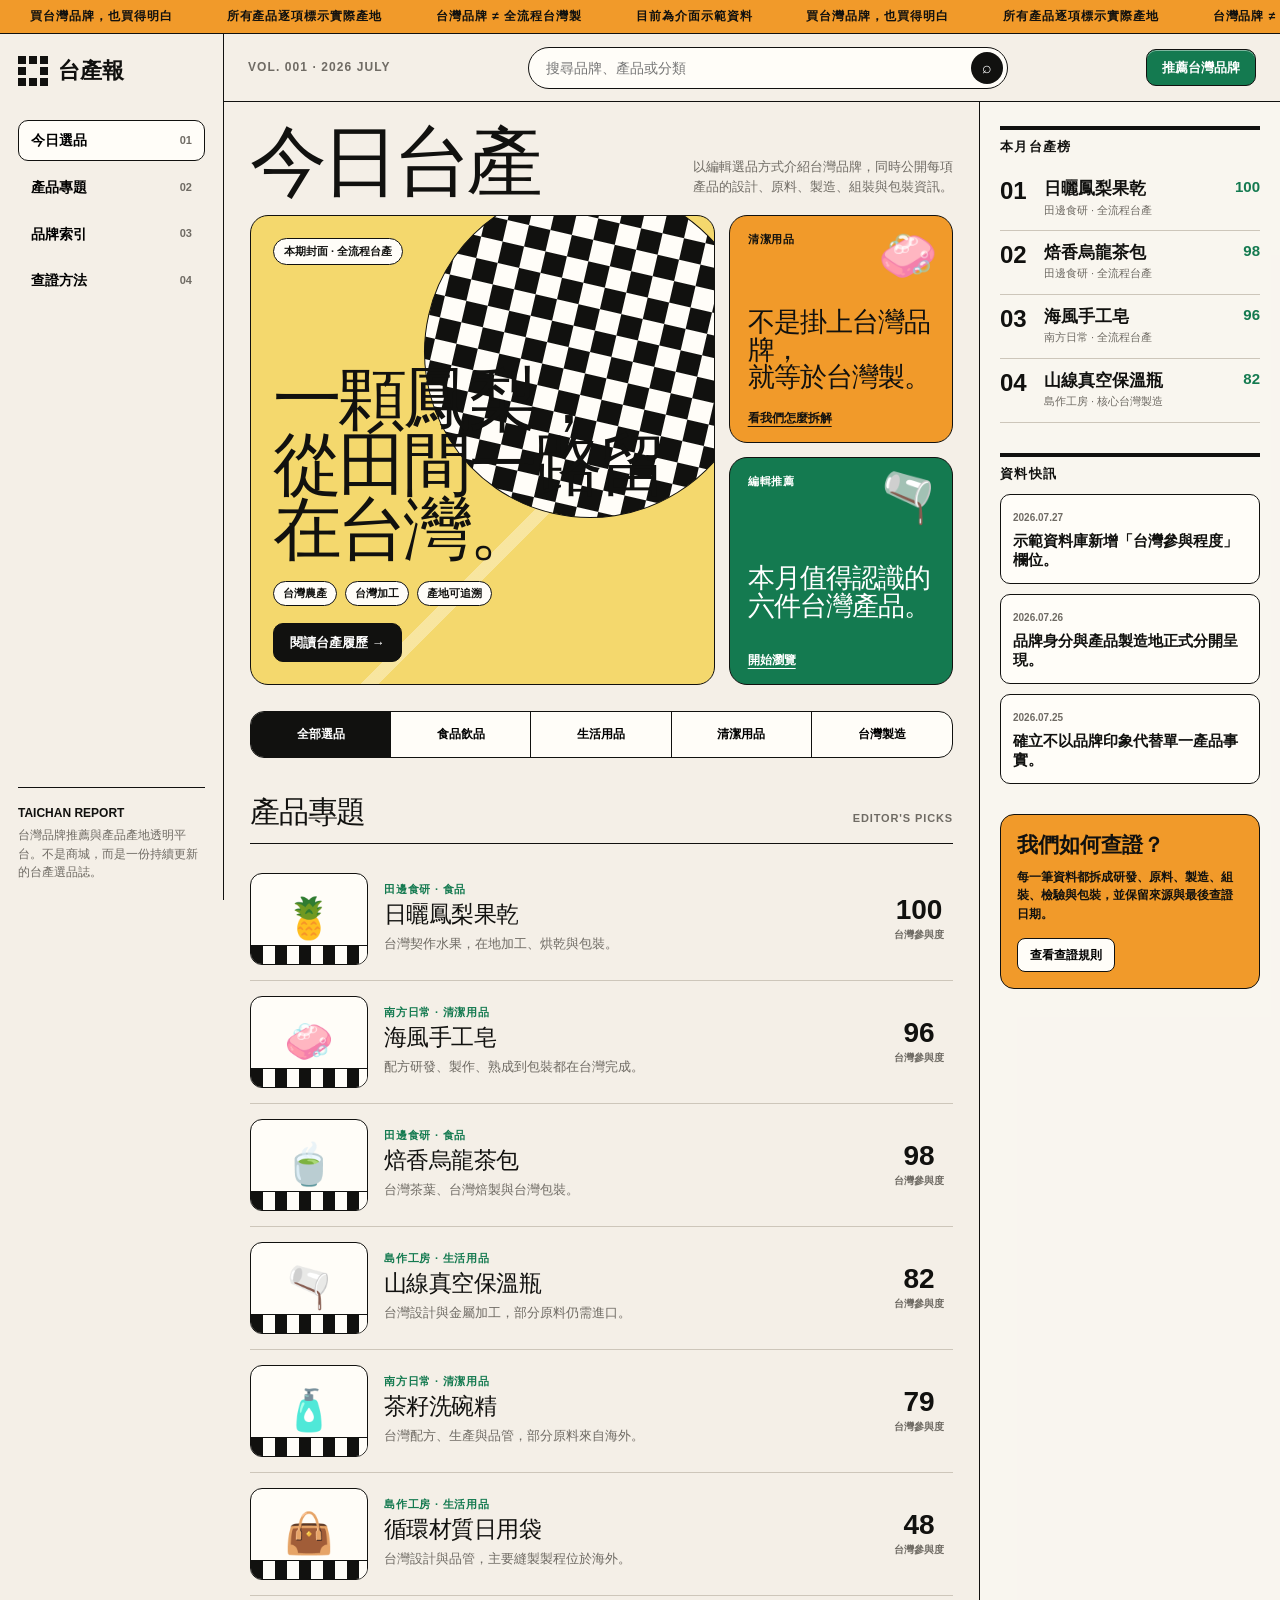
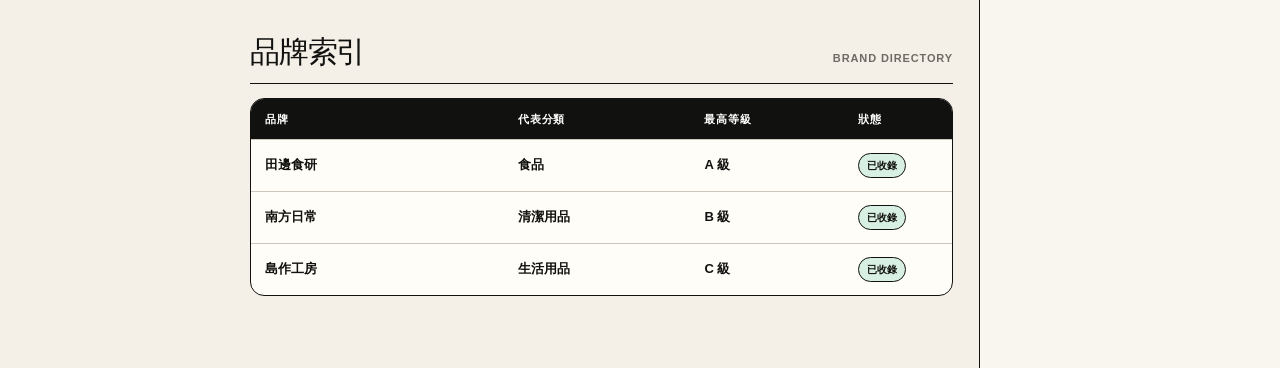
==== commit d1050a68: "Restore magazine-style homepage" ====
--- a/index.html
+++ b/index.html
@@ -1,13 +1,438 @@
-<!doctype html><html lang="zh-Hant"><head><meta charset="utf-8"><meta name="viewport" content="width=device-width,initial-scale=1"><title>台產報｜台灣品牌與產地透明平台</title><meta name="description" content="推薦台灣品牌，同時逐項揭露產品產地、製程與資料缺口。"><link rel="stylesheet" href="assets/styles.css"></head><body>
-<div class="ticker"><div class="ticker-track"><span>買台灣品牌，也買得明白</span><span>台灣品牌 ≠ 全流程台灣製</span><span>目前 6 筆資料皆為介面示範</span><span>正式發布 Gate：0 筆</span><span>買台灣品牌，也買得明白</span><span>台灣品牌 ≠ 全流程台灣製</span></div></div>
-<div class="app"><aside class="sidebar"><div class="brand">▦ 台產報</div><nav class="nav"><button data-view="research">研究預覽</button><button data-view="published">正式發布</button><button onclick="document.querySelector('#method').scrollIntoView()">查證方法</button></nav><div class="side-note"><strong>V2.5 Recovery Baseline</strong>完整架構已恢復；正式候選原始資料仍待取回。</div></aside>
-<div class="workspace"><header class="toolbar"><input id="search" placeholder="搜尋品牌、產品、分類或標籤"><select id="sort"><option value="score">台灣參與分數</option><option value="name">產品名稱</option><option value="brand">品牌名稱</option><option value="category">分類</option><option value="favorites">收藏優先</option></select><button id="tickerToggle">暫停跑馬燈</button><button class="primary" id="openIntake">提供線索</button></header>
-<div class="layout"><main><section class="hero"><span class="badge">TAICHAN REPORT · 2026 JULY</span><div><h1>推薦台灣品牌，<br>也把產地說清楚。</h1><p>這不是商城，也不是「台灣品牌＝台灣製」的宣傳頁。台產報以單一產品與型號為單位，分開記錄品牌身分、原料、製造、組裝、檢驗與包裝。原始查證資料尚未完整取回前，所有展示品均明確標示為示範。</p></div></section>
-<div class="stats"><div class="stat"><small>研究預覽</small><strong id="researchCount">0</strong></div><div class="stat"><small>正式發布</small><strong id="publishedCount">0</strong></div><div class="stat"><small>展示資料</small><strong>6</strong></div><div class="stat"><small>資料模式</small><strong>DEMO</strong></div></div>
-<section class="section"><h2><span id="viewTitle">研究預覽</span> <small>共 <span id="viewCount">0</span> 筆</small></h2><div class="filters"><button class="active" data-category="全部">全部</button><button data-category="食品飲品">食品飲品</button><button data-category="生活用品">生活用品</button><button data-category="清潔用品">清潔用品</button></div><div class="filters"><button class="active" data-scene="全部">全部場景</button><button data-scene="居家">居家</button><button data-scene="辦公">辦公</button><button data-scene="送禮">送禮</button><button data-scene="外出">外出</button></div><div id="cards" class="grid"></div></section>
-<section class="section" id="method"><h2>正式發布 Gate</h2><div class="gate"><p>只有同時符合下列條件的資料才會出現在「正式發布」：</p><ol><li><code>publication_status === published</code></li><li><code>verification_status === ready_for_editorial_review</code></li><li>台灣品牌身分已確認</li><li>型號、現售、產地及製程證據足以發布</li><li>關鍵面向不得矛盾</li></ol><p><strong>目前正式發布為 0。</strong>示範資料不會被前台、排序或收藏功能自動升級。</p></div></section>
-<footer class="footer">台產報 V2.5 Recovery Baseline · Repository：qookey109-pixel/Taichanbao</footer></main>
-<aside><div class="notice"><strong>恢復狀態</strong><p>V2.3 Gate 與 V2.4 Discovery 結構已重建。20 筆候選及研究證據原檔尚未取回，因此沒有冒充正式資料。</p></div><h3>資料原則</h3><ul><li>台灣品牌不等於台灣製造</li><li>以單一產品／型號查證</li><li>未知維持待確認</li><li>衝突不得隱藏</li></ul></aside></div></div></div>
-<div class="drawer" id="drawer"><button id="closeDrawer">關閉</button><h2>提供品牌或產品線索</h2><p>目前提供三種 intake 入口：</p><ol><li>品牌官方資料</li><li>產品包裝或標示照片</li><li>公開查證來源網址</li></ol><p>本版本不會送出資料；請先透過 Repository Issue 或後續正式表單提交。</p></div>
-<nav class="mobile-nav"><button data-view="research">研究</button><button data-view="published">正式</button><button onclick="document.querySelector('#method').scrollIntoView()">查證</button></nav>
-<script src="assets/app.js"></script></body></html>+<!doctype html>
+<html lang="zh-Hant">
+<head>
+  <meta charset="utf-8" />
+  <meta name="viewport" content="width=device-width, initial-scale=1" />
+  <title>台產報｜台灣品牌選品誌</title>
+  <meta name="description" content="發現值得支持的台灣品牌，理解產品從設計、製造到包裝的台灣參與程度。" />
+  <style>
+    :root{
+      --linen:#f4efe7;
+      --paper:#fffdf8;
+      --ink:#11110f;
+      --muted:#6f6b64;
+      --line:#cdc6ba;
+      --orange:#f19a2a;
+      --green:#147a50;
+      --red:#c64736;
+      --yellow:#f4d86d;
+      --side:224px;
+      --rail:300px;
+      --r:18px;
+    }
+    *{box-sizing:border-box}
+    html{scroll-behavior:smooth}
+    body{
+      margin:0;
+      color:var(--ink);
+      background:var(--linen);
+      font-family:"Noto Serif TC","Songti TC","PingFang TC","Microsoft JhengHei",serif;
+    }
+    button,input{font:inherit}
+    button{cursor:pointer}
+    a{color:inherit;text-decoration:none}
+    .sans{font-family:-apple-system,BlinkMacSystemFont,"PingFang TC","Noto Sans TC","Microsoft JhengHei",sans-serif}
+
+    .ticker{
+      min-height:34px;
+      display:flex;
+      align-items:center;
+      overflow:hidden;
+      border-bottom:1px solid var(--ink);
+      background:var(--orange);
+      font:800 12px/1.2 -apple-system,BlinkMacSystemFont,"PingFang TC",sans-serif;
+      letter-spacing:.08em;
+      white-space:nowrap;
+    }
+    .ticker-track{display:flex;gap:54px;min-width:max-content;animation:marquee 24s linear infinite;padding-left:30px}
+    @keyframes marquee{to{transform:translateX(-50%)}}
+
+    .app{display:grid;grid-template-columns:var(--side) minmax(0,1fr);min-height:calc(100vh - 34px)}
+    .sidebar{
+      position:sticky;top:0;height:calc(100vh - 34px);
+      border-right:1px solid var(--ink);
+      padding:22px 18px 18px;
+      display:flex;flex-direction:column;
+      background:var(--linen);
+      z-index:10;
+    }
+    .wordmark{display:flex;align-items:center;gap:10px;margin-bottom:34px;font:900 22px/1 -apple-system,BlinkMacSystemFont,"PingFang TC",sans-serif}
+    .logo-grid{width:30px;height:30px;display:grid;grid-template-columns:repeat(3,1fr);gap:3px}
+    .logo-grid i{background:var(--ink);display:block}
+    .logo-grid i:nth-child(5){background:transparent}
+    .sidebar-nav{display:grid;gap:6px}
+    .nav-btn{
+      border:1px solid transparent;background:transparent;text-align:left;padding:11px 12px;border-radius:10px;
+      font:700 14px/1.2 -apple-system,BlinkMacSystemFont,"PingFang TC",sans-serif;
+      display:flex;justify-content:space-between;align-items:center;
+    }
+    .nav-btn:hover,.nav-btn.active{border-color:var(--ink);background:var(--paper)}
+    .nav-btn span:last-child{font-size:11px;color:var(--muted)}
+    .side-note{margin-top:auto;border-top:1px solid var(--ink);padding-top:16px;color:var(--muted);font:500 12px/1.55 -apple-system,BlinkMacSystemFont,"PingFang TC",sans-serif}
+    .side-note strong{display:block;color:var(--ink);margin-bottom:4px}
+
+    .workspace{min-width:0}
+    .top-tools{
+      min-height:68px;border-bottom:1px solid var(--ink);display:flex;align-items:center;justify-content:space-between;gap:20px;
+      padding:12px 24px;background:rgba(244,239,231,.95);position:sticky;top:0;z-index:9;
+    }
+    .edition{font:700 12px/1.2 -apple-system,BlinkMacSystemFont,"PingFang TC",sans-serif;letter-spacing:.09em;color:var(--muted)}
+    .search-wrap{width:min(480px,55vw);position:relative}
+    .search-wrap input{width:100%;height:42px;border:1px solid var(--ink);border-radius:999px;background:var(--paper);padding:0 42px 0 17px;outline:none;font:500 14px/1 -apple-system,BlinkMacSystemFont,"PingFang TC",sans-serif}
+    .search-wrap button{position:absolute;right:5px;top:5px;width:32px;height:32px;border:0;border-radius:50%;background:var(--ink);color:white}
+    .top-action{border:1px solid var(--ink);background:var(--green);color:white;border-radius:10px;padding:11px 15px;font:800 13px/1 -apple-system,BlinkMacSystemFont,"PingFang TC",sans-serif;box-shadow:inset 0 1px 0 rgba(255,255,255,.45)}
+
+    .layout{display:grid;grid-template-columns:minmax(0,1fr) var(--rail);min-height:calc(100vh - 102px)}
+    .main{min-width:0;border-right:1px solid var(--ink);padding:26px 26px 72px}
+    .rail{padding:24px 20px 70px;background:rgba(255,253,248,.45)}
+
+    .issue-head{display:flex;justify-content:space-between;gap:24px;align-items:flex-end;margin-bottom:18px}
+    .issue-head h1{margin:0;font-weight:500;font-size:clamp(44px,6vw,82px);line-height:.9;letter-spacing:-.065em}
+    .issue-head p{width:260px;margin:0;color:var(--muted);font:500 13px/1.55 -apple-system,BlinkMacSystemFont,"PingFang TC",sans-serif}
+
+    .cover-grid{display:grid;grid-template-columns:1.45fr .7fr;gap:14px;margin-bottom:26px}
+    .feature{
+      min-height:470px;border:1px solid var(--ink);border-radius:var(--r);overflow:hidden;position:relative;
+      background:
+        linear-gradient(135deg,transparent 0 62%,rgba(255,255,255,.35) 62% 64%,transparent 64%),
+        var(--yellow);
+      display:flex;flex-direction:column;justify-content:space-between;padding:22px;
+    }
+    .feature::before{
+      content:"";position:absolute;right:-42px;top:-30px;width:330px;height:330px;border-radius:50%;
+      background:repeating-conic-gradient(var(--ink) 0 25%,var(--paper) 0 50%) 50%/44px 44px;
+      border:1px solid var(--ink);transform:rotate(13deg);
+    }
+    .feature-top,.feature-bottom{position:relative;z-index:1}
+    .stamp{display:inline-flex;align-items:center;gap:7px;border:1px solid var(--ink);background:var(--paper);padding:7px 10px;border-radius:999px;font:800 11px/1 -apple-system,BlinkMacSystemFont,"PingFang TC",sans-serif}
+    .feature h2{max-width:620px;margin:0;font-size:clamp(40px,5.4vw,70px);line-height:.94;letter-spacing:-.055em;font-weight:500}
+    .feature-meta{display:flex;gap:8px;flex-wrap:wrap;margin-top:18px}
+    .tag{border:1px solid var(--ink);background:var(--paper);padding:6px 9px;border-radius:999px;font:700 11px/1 -apple-system,BlinkMacSystemFont,"PingFang TC",sans-serif}
+    .read-btn{margin-top:17px;border:1px solid var(--ink);background:var(--ink);color:white;border-radius:10px;padding:12px 16px;font:800 13px/1 -apple-system,BlinkMacSystemFont,"PingFang TC",sans-serif}
+
+    .cover-stack{display:grid;grid-template-rows:1fr 1fr;gap:14px}
+    .mini-cover{border:1px solid var(--ink);border-radius:var(--r);padding:18px;display:flex;flex-direction:column;justify-content:space-between;min-height:228px;overflow:hidden;position:relative}
+    .mini-cover.orange{background:var(--orange)}
+    .mini-cover.green{background:var(--green);color:white}
+    .mini-cover .icon{font-size:48px;position:absolute;right:14px;top:12px}
+    .mini-cover small{font:800 11px/1 -apple-system,BlinkMacSystemFont,"PingFang TC",sans-serif;letter-spacing:.08em}
+    .mini-cover h3{margin:44px 0 0;font-size:27px;line-height:1.02;font-weight:500;letter-spacing:-.035em}
+    .mini-cover a{font:800 12px/1 -apple-system,BlinkMacSystemFont,"PingFang TC",sans-serif;text-decoration:underline;text-underline-offset:4px}
+
+    .category-strip{display:grid;grid-template-columns:repeat(5,1fr);border:1px solid var(--ink);border-radius:14px;overflow:hidden;margin-bottom:34px;background:var(--paper)}
+    .category-strip button{border:0;border-right:1px solid var(--ink);background:transparent;padding:15px 10px;font:800 12px/1.2 -apple-system,BlinkMacSystemFont,"PingFang TC",sans-serif}
+    .category-strip button:last-child{border-right:0}
+    .category-strip button.active,.category-strip button:hover{background:var(--ink);color:white}
+
+    .section-title{display:flex;justify-content:space-between;align-items:baseline;gap:20px;border-bottom:1px solid var(--ink);padding-bottom:10px;margin:0 0 14px}
+    .section-title h2{margin:0;font-size:30px;font-weight:500;letter-spacing:-.04em}
+    .section-title span{font:700 11px/1 -apple-system,BlinkMacSystemFont,"PingFang TC",sans-serif;color:var(--muted);letter-spacing:.08em}
+
+    .story-list{display:grid}
+    .story{
+      display:grid;grid-template-columns:118px minmax(0,1fr) auto;gap:16px;align-items:center;
+      padding:15px 0;border-bottom:1px solid var(--line);cursor:pointer;
+    }
+    .story:hover .story-title{text-decoration:underline;text-underline-offset:5px}
+    .story-art{height:92px;border:1px solid var(--ink);border-radius:12px;display:grid;place-items:center;font-size:40px;background:var(--paper);position:relative;overflow:hidden}
+    .story-art::after{content:"";position:absolute;inset:auto 0 0;height:18px;background:repeating-linear-gradient(90deg,var(--ink) 0 12px,var(--paper) 12px 24px);border-top:1px solid var(--ink)}
+    .story-kicker{font:800 11px/1 -apple-system,BlinkMacSystemFont,"PingFang TC",sans-serif;color:var(--green);letter-spacing:.07em;margin-bottom:7px}
+    .story-title{font-size:23px;line-height:1.1;font-weight:500;letter-spacing:-.025em}
+    .story-copy{margin-top:7px;color:var(--muted);font:500 13px/1.5 -apple-system,BlinkMacSystemFont,"PingFang TC",sans-serif}
+    .score{text-align:center;min-width:68px}
+    .score b{display:block;font:900 28px/1 -apple-system,BlinkMacSystemFont,"PingFang TC",sans-serif}
+    .score small{font:700 10px/1.2 -apple-system,BlinkMacSystemFont,"PingFang TC",sans-serif;color:var(--muted)}
+
+    .brand-index{margin-top:36px}
+    .brand-table{border:1px solid var(--ink);border-radius:14px;overflow:hidden;background:var(--paper)}
+    .brand-row{display:grid;grid-template-columns:1.1fr .8fr .65fr 80px;gap:10px;align-items:center;padding:13px 14px;border-bottom:1px solid var(--line);font:600 13px/1.3 -apple-system,BlinkMacSystemFont,"PingFang TC",sans-serif}
+    .brand-row:last-child{border-bottom:0}
+    .brand-row.head{background:var(--ink);color:white;font-size:11px;letter-spacing:.08em}
+    .brand-name{font-weight:900}
+    .status{display:inline-flex;width:max-content;border:1px solid var(--ink);border-radius:999px;padding:5px 8px;font-size:10px;background:white;color:var(--ink)}
+    .status.verified{background:#d8efe3}
+
+    .rail-card{border-top:4px solid var(--ink);padding-top:10px;margin-bottom:30px}
+    .rail-card h2{font:900 13px/1 -apple-system,BlinkMacSystemFont,"PingFang TC",sans-serif;letter-spacing:.1em;margin:0 0 14px}
+    .rank{display:grid;grid-template-columns:34px 1fr auto;gap:10px;align-items:start;padding:12px 0;border-bottom:1px solid var(--line)}
+    .rank-num{font:900 24px/1 -apple-system,BlinkMacSystemFont,"PingFang TC",sans-serif}
+    .rank-name{font-size:17px;line-height:1.15;font-weight:600}
+    .rank-meta{margin-top:4px;color:var(--muted);font:500 11px/1.4 -apple-system,BlinkMacSystemFont,"PingFang TC",sans-serif}
+    .rank-score{font:900 15px/1 -apple-system,BlinkMacSystemFont,"PingFang TC",sans-serif;color:var(--green)}
+    .brief{padding:12px;border:1px solid var(--ink);background:var(--paper);margin-bottom:10px;border-radius:10px}
+    .brief time{font:700 10px/1 -apple-system,BlinkMacSystemFont,"PingFang TC",sans-serif;color:var(--muted)}
+    .brief p{margin:7px 0 0;font-size:15px;line-height:1.3;font-weight:600}
+    .verify-box{border:1px solid var(--ink);background:var(--orange);padding:16px;border-radius:14px}
+    .verify-box h3{margin:0 0 9px;font-size:21px;font-weight:600}
+    .verify-box p{margin:0 0 14px;font:600 12px/1.55 -apple-system,BlinkMacSystemFont,"PingFang TC",sans-serif}
+    .verify-box button{border:1px solid var(--ink);background:var(--paper);border-radius:8px;padding:10px 12px;font:900 12px/1 -apple-system,BlinkMacSystemFont,"PingFang TC",sans-serif}
+
+    .empty{padding:28px;border:1px dashed var(--ink);border-radius:14px;text-align:center;color:var(--muted);font:600 13px/1.5 -apple-system,BlinkMacSystemFont,"PingFang TC",sans-serif}
+
+    .drawer-backdrop{position:fixed;inset:0;background:rgba(17,17,15,.45);z-index:40;opacity:0;pointer-events:none;transition:.2s}
+    .drawer{position:fixed;right:0;top:0;height:100vh;width:min(520px,100%);background:var(--paper);border-left:1px solid var(--ink);z-index:41;transform:translateX(100%);transition:.25s ease;padding:24px;overflow:auto}
+    .drawer.open{transform:translateX(0)}
+    .drawer-backdrop.open{opacity:1;pointer-events:auto}
+    .drawer-close{float:right;border:1px solid var(--ink);width:38px;height:38px;background:transparent;border-radius:50%;font-size:20px}
+    .drawer-label{font:900 11px/1 -apple-system,BlinkMacSystemFont,"PingFang TC",sans-serif;letter-spacing:.1em;color:var(--green);margin-top:56px}
+    .drawer h2{font-size:42px;line-height:1;letter-spacing:-.04em;font-weight:500;margin:12px 0}
+    .drawer p{color:var(--muted);font:500 14px/1.7 -apple-system,BlinkMacSystemFont,"PingFang TC",sans-serif}
+    .journey{margin-top:24px;border-top:1px solid var(--ink)}
+    .journey-row{display:grid;grid-template-columns:98px 1fr auto;gap:10px;padding:14px 0;border-bottom:1px solid var(--line);font:600 13px/1.4 -apple-system,BlinkMacSystemFont,"PingFang TC",sans-serif}
+    .journey-row span:first-child{color:var(--muted)}
+    .journey-row b{color:var(--green)}
+
+    .mobile-nav{display:none}
+
+    @media(max-width:1080px){
+      :root{--side:190px;--rail:260px}
+      .issue-head p{display:none}
+      .cover-grid{grid-template-columns:1fr}
+      .cover-stack{grid-template-columns:1fr 1fr;grid-template-rows:auto}
+      .feature{min-height:420px}
+    }
+    @media(max-width:860px){
+      .app{display:block}
+      .sidebar{display:none}
+      .layout{display:block}
+      .main{border-right:0;padding:18px 16px 92px}
+      .rail{padding:20px 16px 96px;border-top:1px solid var(--ink)}
+      .top-tools{padding:10px 14px;top:0}
+      .edition,.top-action{display:none}
+      .search-wrap{width:100%}
+      .mobile-nav{display:grid;grid-template-columns:repeat(4,1fr);position:fixed;left:0;right:0;bottom:0;background:var(--paper);border-top:1px solid var(--ink);z-index:30;padding-bottom:env(safe-area-inset-bottom)}
+      .mobile-nav button{border:0;border-right:1px solid var(--line);background:transparent;padding:11px 4px;font:800 10px/1.2 -apple-system,BlinkMacSystemFont,"PingFang TC",sans-serif}
+      .mobile-nav button:last-child{border-right:0}
+      .issue-head h1{font-size:58px}
+      .category-strip{grid-template-columns:repeat(5,minmax(96px,1fr));overflow-x:auto}
+      .story{grid-template-columns:92px 1fr}
+      .story-art{height:78px}
+      .score{display:none}
+      .brand-row{grid-template-columns:1fr .8fr 70px}
+      .brand-row>*:nth-child(3){display:none}
+    }
+    @media(max-width:560px){
+      .ticker{min-height:30px}
+      .top-tools{min-height:58px}
+      .issue-head{margin-top:4px}
+      .issue-head h1{font-size:48px}
+      .cover-stack{grid-template-columns:1fr}
+      .feature{min-height:390px;padding:18px}
+      .feature::before{width:230px;height:230px;background-size:34px 34px}
+      .feature h2{font-size:43px}
+      .mini-cover{min-height:180px}
+      .story{grid-template-columns:76px 1fr;gap:12px}
+      .story-art{height:68px;font-size:30px}
+      .story-title{font-size:19px}
+      .story-copy{display:none}
+      .brand-row{grid-template-columns:1fr 68px}
+      .brand-row>*:nth-child(2),.brand-row>*:nth-child(3){display:none}
+      .section-title h2{font-size:25px}
+    }
+  </style>
+</head>
+<body>
+  <div class="ticker sans" aria-label="網站公告">
+    <div class="ticker-track">
+      <span>買台灣品牌，也買得明白</span><span>所有產品逐項標示實際產地</span><span>台灣品牌 ≠ 全流程台灣製</span><span>目前為介面示範資料</span>
+      <span>買台灣品牌，也買得明白</span><span>所有產品逐項標示實際產地</span><span>台灣品牌 ≠ 全流程台灣製</span><span>目前為介面示範資料</span>
+    </div>
+  </div>
+
+  <div class="app">
+    <aside class="sidebar">
+      <a class="wordmark" href="#top" aria-label="台產報首頁">
+        <span class="logo-grid" aria-hidden="true"><i></i><i></i><i></i><i></i><i></i><i></i><i></i><i></i><i></i></span>
+        <span>台產報</span>
+      </a>
+      <nav class="sidebar-nav sans" aria-label="主要導覽">
+        <button class="nav-btn active" data-scroll="top"><span>今日選品</span><span>01</span></button>
+        <button class="nav-btn" data-scroll="stories"><span>產品專題</span><span>02</span></button>
+        <button class="nav-btn" data-scroll="brands"><span>品牌索引</span><span>03</span></button>
+        <button class="nav-btn" data-scroll="verify"><span>查證方法</span><span>04</span></button>
+      </nav>
+      <div class="side-note sans"><strong>TAICHAN REPORT</strong>台灣品牌推薦與產品產地透明平台。不是商城，而是一份持續更新的台產選品誌。</div>
+    </aside>
+
+    <div class="workspace" id="top">
+      <header class="top-tools">
+        <div class="edition sans">VOL. 001 · 2026 JULY</div>
+        <div class="search-wrap">
+          <input id="globalSearch" type="search" placeholder="搜尋品牌、產品或分類" aria-label="搜尋品牌、產品或分類" />
+          <button id="searchBtn" aria-label="執行搜尋">⌕</button>
+        </div>
+        <button class="top-action" data-scroll="brands">推薦台灣品牌</button>
+      </header>
+
+      <div class="layout">
+        <main class="main">
+          <div class="issue-head">
+            <h1>今日台產</h1>
+            <p class="sans">以編輯選品方式介紹台灣品牌，同時公開每項產品的設計、原料、製造、組裝與包裝資訊。</p>
+          </div>
+
+          <section class="cover-grid" aria-label="本期主題">
+            <article class="feature">
+              <div class="feature-top"><span class="stamp sans">本期封面 · 全流程台產</span></div>
+              <div class="feature-bottom">
+                <h2>一顆鳳梨，<br>從田間一路留在台灣。</h2>
+                <div class="feature-meta"><span class="tag">台灣農產</span><span class="tag">台灣加工</span><span class="tag">產地可追溯</span></div>
+                <button class="read-btn" data-product="pineapple">閱讀台產履歷 →</button>
+              </div>
+            </article>
+            <div class="cover-stack">
+              <article class="mini-cover orange"><span class="icon">🧼</span><small>清潔用品</small><h3>不是掛上台灣品牌，<br>就等於台灣製。</h3><a href="#stories">看我們怎麼拆解</a></article>
+              <article class="mini-cover green"><span class="icon">🫗</span><small>編輯推薦</small><h3>本月值得認識的<br>六件台灣產品。</h3><a href="#stories">開始瀏覽</a></article>
+            </div>
+          </section>
+
+          <div class="category-strip sans" id="categories" aria-label="分類篩選">
+            <button class="active" data-category="all">全部選品</button>
+            <button data-category="food">食品飲品</button>
+            <button data-category="home">生活用品</button>
+            <button data-category="clean">清潔用品</button>
+            <button data-category="made">台灣製造</button>
+          </div>
+
+          <section id="stories">
+            <div class="section-title"><h2>產品專題</h2><span>EDITOR'S PICKS</span></div>
+            <div class="story-list" id="storyList"></div>
+          </section>
+
+          <section class="brand-index" id="brands">
+            <div class="section-title"><h2>品牌索引</h2><span>BRAND DIRECTORY</span></div>
+            <div class="brand-table" id="brandTable"></div>
+          </section>
+        </main>
+
+        <aside class="rail">
+          <section class="rail-card">
+            <h2>本月台產榜</h2>
+            <div id="ranking"></div>
+          </section>
+          <section class="rail-card">
+            <h2>資料快訊</h2>
+            <article class="brief"><time>2026.07.27</time><p>示範資料庫新增「台灣參與程度」欄位。</p></article>
+            <article class="brief"><time>2026.07.26</time><p>品牌身分與產品製造地正式分開呈現。</p></article>
+            <article class="brief"><time>2026.07.25</time><p>確立不以品牌印象代替單一產品事實。</p></article>
+          </section>
+          <section class="verify-box" id="verify">
+            <h3>我們如何查證？</h3>
+            <p>每一筆資料都拆成研發、原料、製造、組裝、檢驗與包裝，並保留來源與最後查證日期。</p>
+            <button data-product="method">查看查證規則</button>
+          </section>
+        </aside>
+      </div>
+    </div>
+  </div>
+
+  <nav class="mobile-nav" aria-label="手機導覽">
+    <button data-scroll="top">今日</button><button data-scroll="stories">專題</button><button data-scroll="brands">品牌</button><button data-scroll="verify">查證</button>
+  </nav>
+
+  <div class="drawer-backdrop" id="drawerBackdrop"></div>
+  <aside class="drawer" id="drawer" aria-modal="true" role="dialog" aria-label="產品台產履歷">
+    <button class="drawer-close" id="drawerClose" aria-label="關閉">×</button>
+    <div id="drawerContent"></div>
+  </aside>
+
+  <script>
+    const products = [
+      {id:'pineapple',name:'日曬鳳梨果乾',brand:'田邊食研',icon:'🍍',category:'食品',tags:['food','made'],level:'A',score:100,summary:'台灣契作水果，在地加工、烘乾與包裝。',status:'全流程台產',journey:[['品牌／研發','台灣','已確認'],['主要原料','嘉義鳳梨','已確認'],['加工製造','嘉義','已確認'],['包裝出貨','台灣','已確認']]},
+      {id:'soap',name:'海風手工皂',brand:'南方日常',icon:'🧼',category:'清潔用品',tags:['clean','made'],level:'A',score:96,summary:'配方研發、製作、熟成到包裝都在台灣完成。',status:'全流程台產',journey:[['品牌／研發','台南','已確認'],['主要原料','台灣＋進口','部分確認'],['加工製造','台南','已確認'],['包裝出貨','台灣','已確認']]},
+      {id:'tea',name:'焙香烏龍茶包',brand:'田邊食研',icon:'🍵',category:'食品',tags:['food','made'],level:'A',score:98,summary:'台灣茶葉、台灣焙製與台灣包裝。',status:'全流程台產',journey:[['品牌／研發','台灣','已確認'],['茶葉來源','南投','已確認'],['焙製加工','南投','已確認'],['包裝出貨','台灣','已確認']]},
+      {id:'bottle',name:'山線真空保溫瓶',brand:'島作工房',icon:'🫗',category:'生活用品',tags:['home','made'],level:'B',score:82,summary:'台灣設計與金屬加工，部分原料仍需進口。',status:'核心台灣製造',journey:[['品牌／研發','台中','已確認'],['主要原料','台灣＋進口','部分確認'],['加工製造','彰化','已確認'],['包裝出貨','台中','已確認']]},
+      {id:'detergent',name:'茶籽洗碗精',brand:'南方日常',icon:'🧴',category:'清潔用品',tags:['clean','made'],level:'B',score:79,summary:'台灣配方、生產與品管，部分原料來自海外。',status:'核心台灣製造',journey:[['品牌／研發','台灣','已確認'],['主要原料','台灣＋進口','部分確認'],['加工製造','台灣','已確認'],['包裝出貨','台灣','已確認']]},
+      {id:'bag',name:'循環材質日用袋',brand:'島作工房',icon:'👜',category:'生活用品',tags:['home'],level:'C',score:48,summary:'台灣設計與品管，主要縫製製程位於海外。',status:'台灣研發',journey:[['品牌／研發','台灣','已確認'],['主要材料','進口','已確認'],['縫製製造','海外','已確認'],['品管設計','台灣','已確認']]}
+    ];
+
+    const methodData = {name:'台產報查證規則',brand:'公開方法',summary:'推薦台灣品牌與揭露實際產地並行，不把兩者混為一談。',status:'V0.1 方法草案',journey:[['查證單位','單一產品型號','必要'],['資料拆分','六個製程環節','必要'],['來源保存','官方／包裝／文件','必要'],['歷史變更','保留舊紀錄','必要']]};
+
+    const storyList = document.querySelector('#storyList');
+    const brandTable = document.querySelector('#brandTable');
+    const ranking = document.querySelector('#ranking');
+    const search = document.querySelector('#globalSearch');
+    const drawer = document.querySelector('#drawer');
+    const backdrop = document.querySelector('#drawerBackdrop');
+    const drawerContent = document.querySelector('#drawerContent');
+    let activeCategory = 'all';
+
+    function filteredProducts(){
+      const q = search.value.trim().toLowerCase();
+      return products.filter(p => {
+        const hitCategory = activeCategory === 'all' || p.tags.includes(activeCategory);
+        const haystack = `${p.name} ${p.brand} ${p.category} ${p.status}`.toLowerCase();
+        return hitCategory && (!q || haystack.includes(q));
+      });
+    }
+
+    function renderStories(){
+      const list = filteredProducts();
+      storyList.innerHTML = list.length ? list.map(p => `
+        <article class="story" data-product="${p.id}" tabindex="0">
+          <div class="story-art">${p.icon}</div>
+          <div>
+            <div class="story-kicker">${p.brand} · ${p.category}</div>
+            <div class="story-title">${p.name}</div>
+            <div class="story-copy">${p.summary}</div>
+          </div>
+          <div class="score"><b>${p.score}</b><small>台灣參與度</small></div>
+        </article>`).join('') : '<div class="empty">找不到符合條件的產品。請改用品牌、品名或其他分類搜尋。</div>';
+    }
+
+    function renderBrands(){
+      const source = filteredProducts();
+      const grouped = [...new Map(source.map(p => [p.brand,p])).values()];
+      brandTable.innerHTML = `
+        <div class="brand-row head"><span>品牌</span><span>代表分類</span><span>最高等級</span><span>狀態</span></div>
+        ${grouped.map(p => `<div class="brand-row"><span class="brand-name">${p.brand}</span><span>${p.category}</span><span>${p.level} 級</span><span class="status verified">已收錄</span></div>`).join('') || '<div class="empty">沒有符合搜尋的品牌。</div>'}`;
+    }
+
+    function renderRanking(){
+      ranking.innerHTML = [...products].sort((a,b)=>b.score-a.score).slice(0,4).map((p,i)=>`
+        <div class="rank" data-product="${p.id}">
+          <span class="rank-num">${String(i+1).padStart(2,'0')}</span>
+          <div><div class="rank-name">${p.name}</div><div class="rank-meta">${p.brand} · ${p.status}</div></div>
+          <span class="rank-score">${p.score}</span>
+        </div>`).join('');
+    }
+
+    function openDrawer(id){
+      const p = id === 'method' ? methodData : products.find(item => item.id === id);
+      if(!p) return;
+      drawerContent.innerHTML = `
+        <div class="drawer-label">TAICHAN TRACE</div>
+        <h2>${p.name}</h2>
+        <p><strong>${p.brand}</strong><br>${p.summary}</p>
+        <div class="feature-meta"><span class="tag">${p.status}</span>${p.level ? `<span class="tag">${p.level} 級</span>`:''}</div>
+        <div class="journey">${p.journey.map(row=>`<div class="journey-row"><span>${row[0]}</span><strong>${row[1]}</strong><b>${row[2]}</b></div>`).join('')}</div>
+        <p>目前為介面示範資料，正式上線前仍需為每個環節補上來源網址、證據摘要與最後查證日期。</p>`;
+      drawer.classList.add('open');backdrop.classList.add('open');document.body.style.overflow='hidden';
+    }
+    function closeDrawer(){drawer.classList.remove('open');backdrop.classList.remove('open');document.body.style.overflow=''}
+
+    document.addEventListener('click',e=>{
+      const product = e.target.closest('[data-product]');
+      if(product) openDrawer(product.dataset.product);
+      const scroll = e.target.closest('[data-scroll]');
+      if(scroll) document.getElementById(scroll.dataset.scroll)?.scrollIntoView({behavior:'smooth'});
+      const cat = e.target.closest('[data-category]');
+      if(cat){
+        activeCategory = cat.dataset.category;
+        document.querySelectorAll('[data-category]').forEach(b=>b.classList.toggle('active',b===cat));
+        renderStories();renderBrands();
+      }
+    });
+    document.addEventListener('keydown',e=>{
+      if(e.key==='Escape') closeDrawer();
+      if(e.key==='Enter' && e.target.matches('.story')) openDrawer(e.target.dataset.product);
+    });
+    search.addEventListener('input',()=>{renderStories();renderBrands()});
+    document.querySelector('#searchBtn').addEventListener('click',()=>document.querySelector('#stories').scrollIntoView({behavior:'smooth'}));
+    document.querySelector('#drawerClose').addEventListener('click',closeDrawer);
+    backdrop.addEventListener('click',closeDrawer);
+
+    renderStories();renderBrands();renderRanking();
+  </script>
+</body>
+</html>
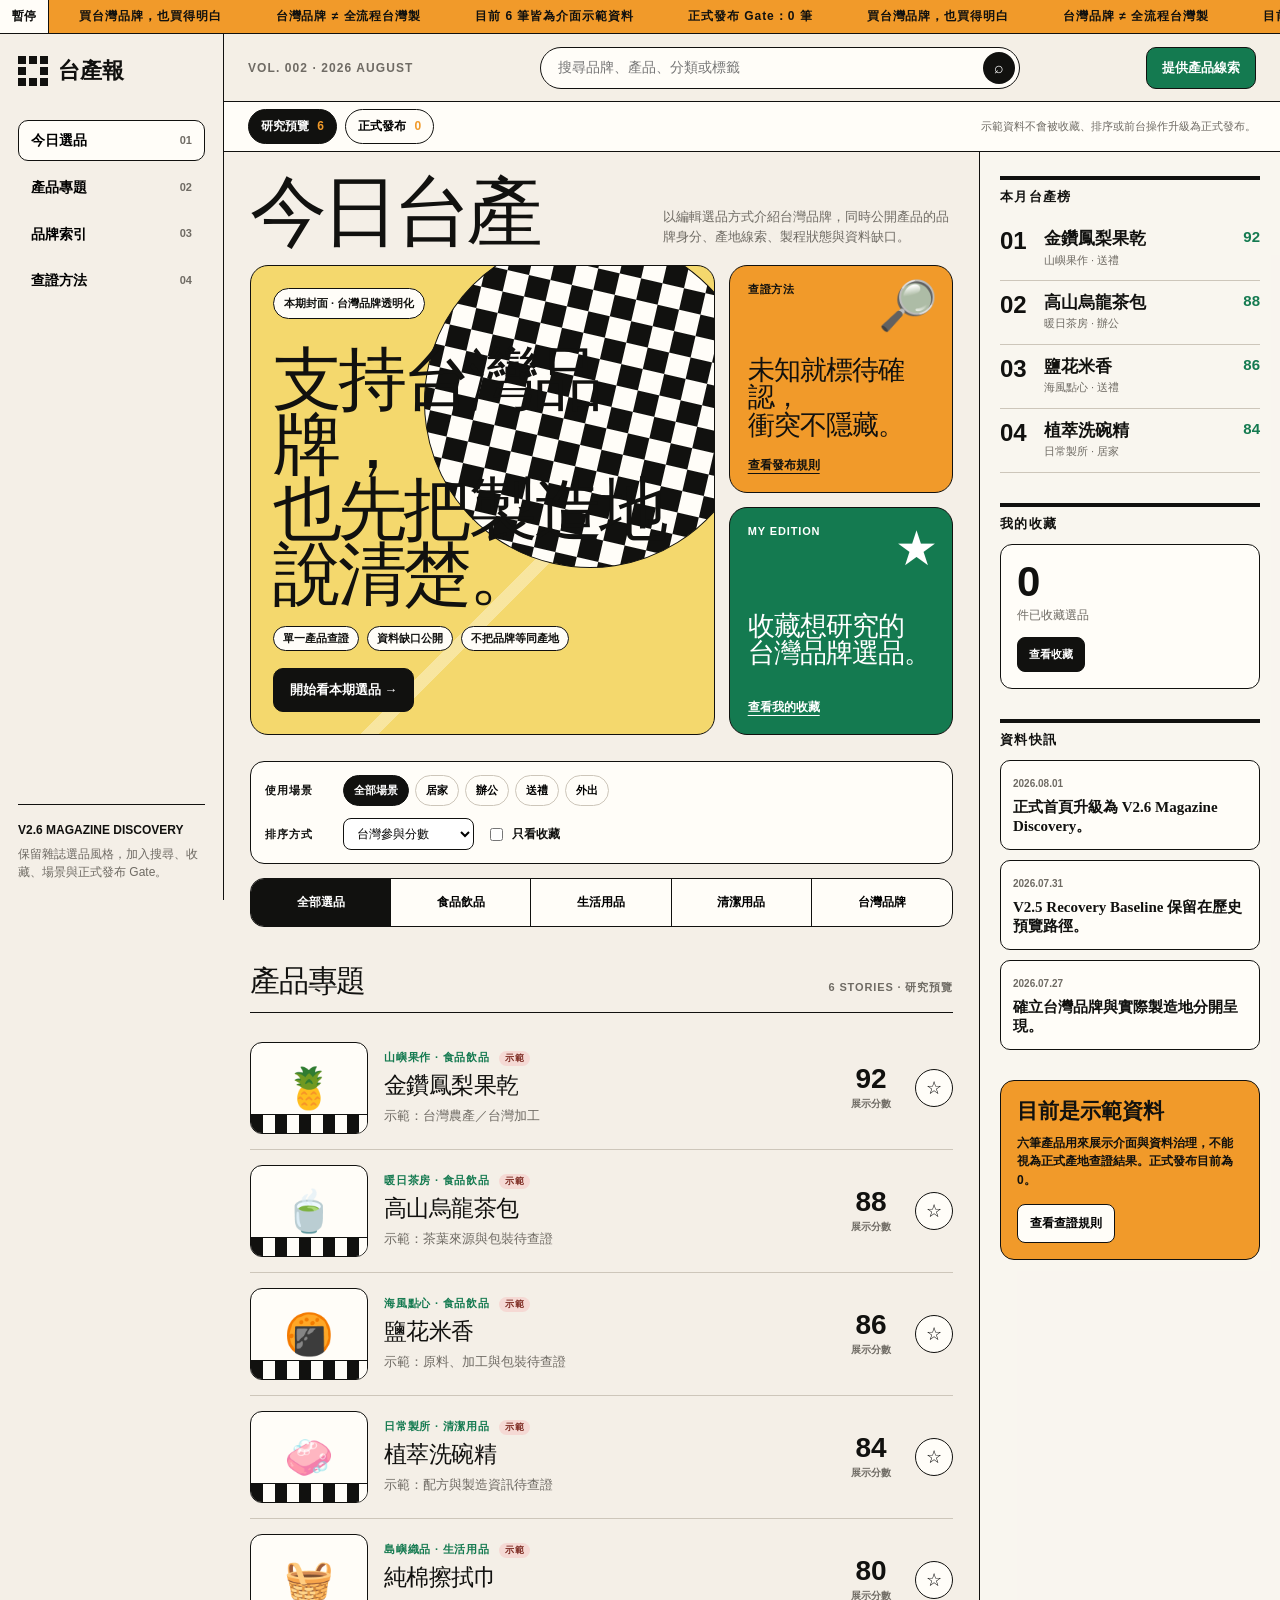
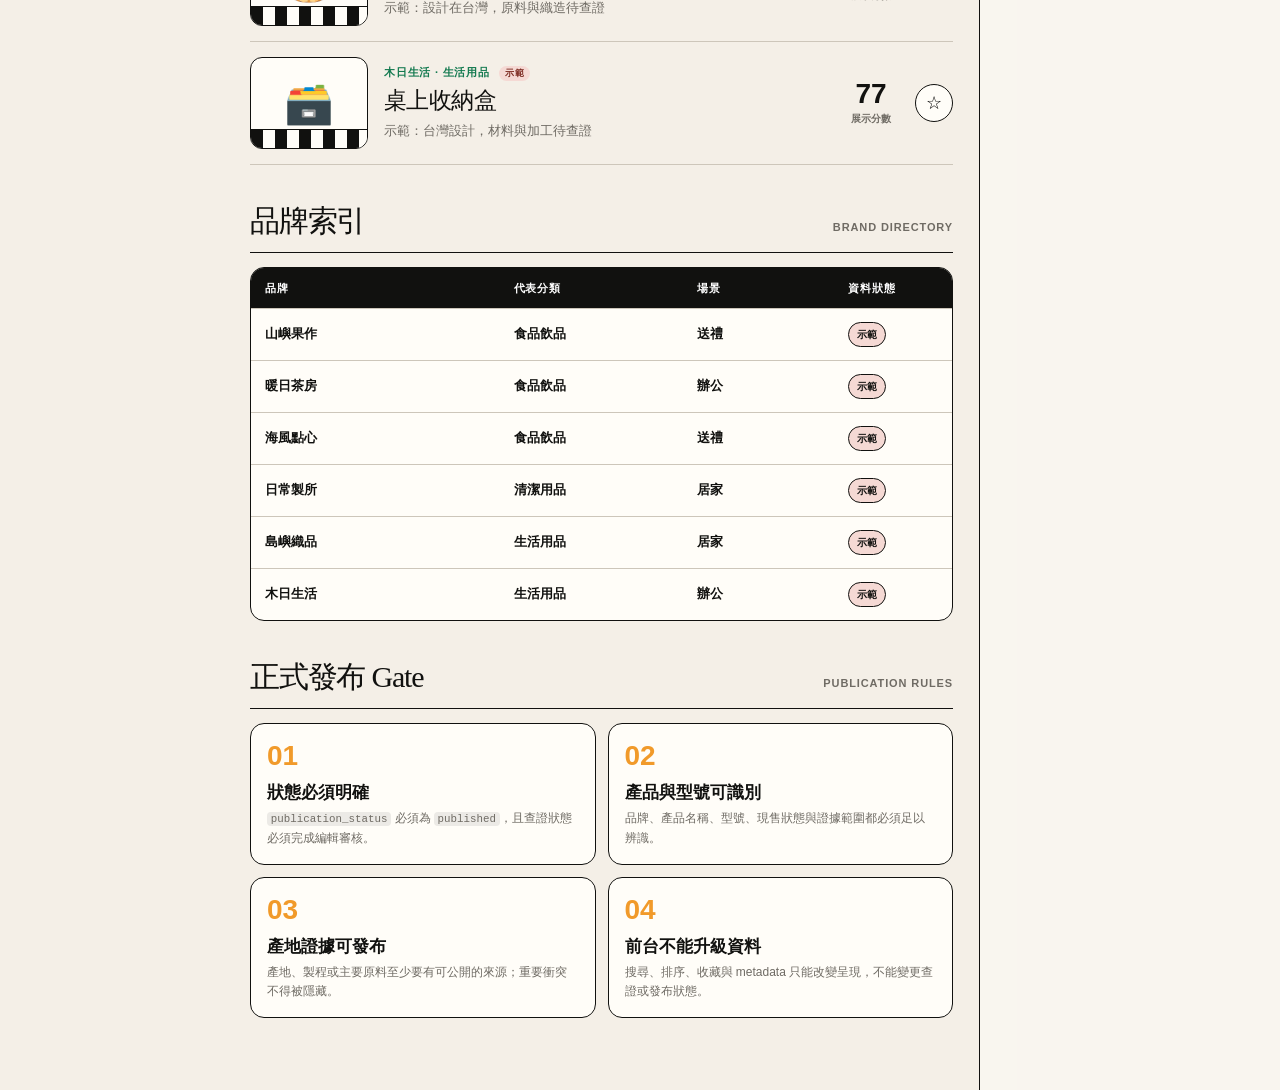
==== commit 0ea4992e: "Upgrade official homepage to V2.6 Magazine Discovery" ====
--- a/index.html
+++ b/index.html
@@ -1,438 +1,95 @@
 <!doctype html>
 <html lang="zh-Hant">
 <head>
-  <meta charset="utf-8" />
-  <meta name="viewport" content="width=device-width, initial-scale=1" />
+  <meta charset="utf-8">
+  <meta name="viewport" content="width=device-width,initial-scale=1">
   <title>台產報｜台灣品牌選品誌</title>
-  <meta name="description" content="發現值得支持的台灣品牌，理解產品從設計、製造到包裝的台灣參與程度。" />
-  <style>
-    :root{
-      --linen:#f4efe7;
-      --paper:#fffdf8;
-      --ink:#11110f;
-      --muted:#6f6b64;
-      --line:#cdc6ba;
-      --orange:#f19a2a;
-      --green:#147a50;
-      --red:#c64736;
-      --yellow:#f4d86d;
-      --side:224px;
-      --rail:300px;
-      --r:18px;
-    }
-    *{box-sizing:border-box}
-    html{scroll-behavior:smooth}
-    body{
-      margin:0;
-      color:var(--ink);
-      background:var(--linen);
-      font-family:"Noto Serif TC","Songti TC","PingFang TC","Microsoft JhengHei",serif;
-    }
-    button,input{font:inherit}
-    button{cursor:pointer}
-    a{color:inherit;text-decoration:none}
-    .sans{font-family:-apple-system,BlinkMacSystemFont,"PingFang TC","Noto Sans TC","Microsoft JhengHei",sans-serif}
-
-    .ticker{
-      min-height:34px;
-      display:flex;
-      align-items:center;
-      overflow:hidden;
-      border-bottom:1px solid var(--ink);
-      background:var(--orange);
-      font:800 12px/1.2 -apple-system,BlinkMacSystemFont,"PingFang TC",sans-serif;
-      letter-spacing:.08em;
-      white-space:nowrap;
-    }
-    .ticker-track{display:flex;gap:54px;min-width:max-content;animation:marquee 24s linear infinite;padding-left:30px}
-    @keyframes marquee{to{transform:translateX(-50%)}}
-
-    .app{display:grid;grid-template-columns:var(--side) minmax(0,1fr);min-height:calc(100vh - 34px)}
-    .sidebar{
-      position:sticky;top:0;height:calc(100vh - 34px);
-      border-right:1px solid var(--ink);
-      padding:22px 18px 18px;
-      display:flex;flex-direction:column;
-      background:var(--linen);
-      z-index:10;
-    }
-    .wordmark{display:flex;align-items:center;gap:10px;margin-bottom:34px;font:900 22px/1 -apple-system,BlinkMacSystemFont,"PingFang TC",sans-serif}
-    .logo-grid{width:30px;height:30px;display:grid;grid-template-columns:repeat(3,1fr);gap:3px}
-    .logo-grid i{background:var(--ink);display:block}
-    .logo-grid i:nth-child(5){background:transparent}
-    .sidebar-nav{display:grid;gap:6px}
-    .nav-btn{
-      border:1px solid transparent;background:transparent;text-align:left;padding:11px 12px;border-radius:10px;
-      font:700 14px/1.2 -apple-system,BlinkMacSystemFont,"PingFang TC",sans-serif;
-      display:flex;justify-content:space-between;align-items:center;
-    }
-    .nav-btn:hover,.nav-btn.active{border-color:var(--ink);background:var(--paper)}
-    .nav-btn span:last-child{font-size:11px;color:var(--muted)}
-    .side-note{margin-top:auto;border-top:1px solid var(--ink);padding-top:16px;color:var(--muted);font:500 12px/1.55 -apple-system,BlinkMacSystemFont,"PingFang TC",sans-serif}
-    .side-note strong{display:block;color:var(--ink);margin-bottom:4px}
-
-    .workspace{min-width:0}
-    .top-tools{
-      min-height:68px;border-bottom:1px solid var(--ink);display:flex;align-items:center;justify-content:space-between;gap:20px;
-      padding:12px 24px;background:rgba(244,239,231,.95);position:sticky;top:0;z-index:9;
-    }
-    .edition{font:700 12px/1.2 -apple-system,BlinkMacSystemFont,"PingFang TC",sans-serif;letter-spacing:.09em;color:var(--muted)}
-    .search-wrap{width:min(480px,55vw);position:relative}
-    .search-wrap input{width:100%;height:42px;border:1px solid var(--ink);border-radius:999px;background:var(--paper);padding:0 42px 0 17px;outline:none;font:500 14px/1 -apple-system,BlinkMacSystemFont,"PingFang TC",sans-serif}
-    .search-wrap button{position:absolute;right:5px;top:5px;width:32px;height:32px;border:0;border-radius:50%;background:var(--ink);color:white}
-    .top-action{border:1px solid var(--ink);background:var(--green);color:white;border-radius:10px;padding:11px 15px;font:800 13px/1 -apple-system,BlinkMacSystemFont,"PingFang TC",sans-serif;box-shadow:inset 0 1px 0 rgba(255,255,255,.45)}
-
-    .layout{display:grid;grid-template-columns:minmax(0,1fr) var(--rail);min-height:calc(100vh - 102px)}
-    .main{min-width:0;border-right:1px solid var(--ink);padding:26px 26px 72px}
-    .rail{padding:24px 20px 70px;background:rgba(255,253,248,.45)}
-
-    .issue-head{display:flex;justify-content:space-between;gap:24px;align-items:flex-end;margin-bottom:18px}
-    .issue-head h1{margin:0;font-weight:500;font-size:clamp(44px,6vw,82px);line-height:.9;letter-spacing:-.065em}
-    .issue-head p{width:260px;margin:0;color:var(--muted);font:500 13px/1.55 -apple-system,BlinkMacSystemFont,"PingFang TC",sans-serif}
-
-    .cover-grid{display:grid;grid-template-columns:1.45fr .7fr;gap:14px;margin-bottom:26px}
-    .feature{
-      min-height:470px;border:1px solid var(--ink);border-radius:var(--r);overflow:hidden;position:relative;
-      background:
-        linear-gradient(135deg,transparent 0 62%,rgba(255,255,255,.35) 62% 64%,transparent 64%),
-        var(--yellow);
-      display:flex;flex-direction:column;justify-content:space-between;padding:22px;
-    }
-    .feature::before{
-      content:"";position:absolute;right:-42px;top:-30px;width:330px;height:330px;border-radius:50%;
-      background:repeating-conic-gradient(var(--ink) 0 25%,var(--paper) 0 50%) 50%/44px 44px;
-      border:1px solid var(--ink);transform:rotate(13deg);
-    }
-    .feature-top,.feature-bottom{position:relative;z-index:1}
-    .stamp{display:inline-flex;align-items:center;gap:7px;border:1px solid var(--ink);background:var(--paper);padding:7px 10px;border-radius:999px;font:800 11px/1 -apple-system,BlinkMacSystemFont,"PingFang TC",sans-serif}
-    .feature h2{max-width:620px;margin:0;font-size:clamp(40px,5.4vw,70px);line-height:.94;letter-spacing:-.055em;font-weight:500}
-    .feature-meta{display:flex;gap:8px;flex-wrap:wrap;margin-top:18px}
-    .tag{border:1px solid var(--ink);background:var(--paper);padding:6px 9px;border-radius:999px;font:700 11px/1 -apple-system,BlinkMacSystemFont,"PingFang TC",sans-serif}
-    .read-btn{margin-top:17px;border:1px solid var(--ink);background:var(--ink);color:white;border-radius:10px;padding:12px 16px;font:800 13px/1 -apple-system,BlinkMacSystemFont,"PingFang TC",sans-serif}
-
-    .cover-stack{display:grid;grid-template-rows:1fr 1fr;gap:14px}
-    .mini-cover{border:1px solid var(--ink);border-radius:var(--r);padding:18px;display:flex;flex-direction:column;justify-content:space-between;min-height:228px;overflow:hidden;position:relative}
-    .mini-cover.orange{background:var(--orange)}
-    .mini-cover.green{background:var(--green);color:white}
-    .mini-cover .icon{font-size:48px;position:absolute;right:14px;top:12px}
-    .mini-cover small{font:800 11px/1 -apple-system,BlinkMacSystemFont,"PingFang TC",sans-serif;letter-spacing:.08em}
-    .mini-cover h3{margin:44px 0 0;font-size:27px;line-height:1.02;font-weight:500;letter-spacing:-.035em}
-    .mini-cover a{font:800 12px/1 -apple-system,BlinkMacSystemFont,"PingFang TC",sans-serif;text-decoration:underline;text-underline-offset:4px}
-
-    .category-strip{display:grid;grid-template-columns:repeat(5,1fr);border:1px solid var(--ink);border-radius:14px;overflow:hidden;margin-bottom:34px;background:var(--paper)}
-    .category-strip button{border:0;border-right:1px solid var(--ink);background:transparent;padding:15px 10px;font:800 12px/1.2 -apple-system,BlinkMacSystemFont,"PingFang TC",sans-serif}
-    .category-strip button:last-child{border-right:0}
-    .category-strip button.active,.category-strip button:hover{background:var(--ink);color:white}
-
-    .section-title{display:flex;justify-content:space-between;align-items:baseline;gap:20px;border-bottom:1px solid var(--ink);padding-bottom:10px;margin:0 0 14px}
-    .section-title h2{margin:0;font-size:30px;font-weight:500;letter-spacing:-.04em}
-    .section-title span{font:700 11px/1 -apple-system,BlinkMacSystemFont,"PingFang TC",sans-serif;color:var(--muted);letter-spacing:.08em}
-
-    .story-list{display:grid}
-    .story{
-      display:grid;grid-template-columns:118px minmax(0,1fr) auto;gap:16px;align-items:center;
-      padding:15px 0;border-bottom:1px solid var(--line);cursor:pointer;
-    }
-    .story:hover .story-title{text-decoration:underline;text-underline-offset:5px}
-    .story-art{height:92px;border:1px solid var(--ink);border-radius:12px;display:grid;place-items:center;font-size:40px;background:var(--paper);position:relative;overflow:hidden}
-    .story-art::after{content:"";position:absolute;inset:auto 0 0;height:18px;background:repeating-linear-gradient(90deg,var(--ink) 0 12px,var(--paper) 12px 24px);border-top:1px solid var(--ink)}
-    .story-kicker{font:800 11px/1 -apple-system,BlinkMacSystemFont,"PingFang TC",sans-serif;color:var(--green);letter-spacing:.07em;margin-bottom:7px}
-    .story-title{font-size:23px;line-height:1.1;font-weight:500;letter-spacing:-.025em}
-    .story-copy{margin-top:7px;color:var(--muted);font:500 13px/1.5 -apple-system,BlinkMacSystemFont,"PingFang TC",sans-serif}
-    .score{text-align:center;min-width:68px}
-    .score b{display:block;font:900 28px/1 -apple-system,BlinkMacSystemFont,"PingFang TC",sans-serif}
-    .score small{font:700 10px/1.2 -apple-system,BlinkMacSystemFont,"PingFang TC",sans-serif;color:var(--muted)}
-
-    .brand-index{margin-top:36px}
-    .brand-table{border:1px solid var(--ink);border-radius:14px;overflow:hidden;background:var(--paper)}
-    .brand-row{display:grid;grid-template-columns:1.1fr .8fr .65fr 80px;gap:10px;align-items:center;padding:13px 14px;border-bottom:1px solid var(--line);font:600 13px/1.3 -apple-system,BlinkMacSystemFont,"PingFang TC",sans-serif}
-    .brand-row:last-child{border-bottom:0}
-    .brand-row.head{background:var(--ink);color:white;font-size:11px;letter-spacing:.08em}
-    .brand-name{font-weight:900}
-    .status{display:inline-flex;width:max-content;border:1px solid var(--ink);border-radius:999px;padding:5px 8px;font-size:10px;background:white;color:var(--ink)}
-    .status.verified{background:#d8efe3}
-
-    .rail-card{border-top:4px solid var(--ink);padding-top:10px;margin-bottom:30px}
-    .rail-card h2{font:900 13px/1 -apple-system,BlinkMacSystemFont,"PingFang TC",sans-serif;letter-spacing:.1em;margin:0 0 14px}
-    .rank{display:grid;grid-template-columns:34px 1fr auto;gap:10px;align-items:start;padding:12px 0;border-bottom:1px solid var(--line)}
-    .rank-num{font:900 24px/1 -apple-system,BlinkMacSystemFont,"PingFang TC",sans-serif}
-    .rank-name{font-size:17px;line-height:1.15;font-weight:600}
-    .rank-meta{margin-top:4px;color:var(--muted);font:500 11px/1.4 -apple-system,BlinkMacSystemFont,"PingFang TC",sans-serif}
-    .rank-score{font:900 15px/1 -apple-system,BlinkMacSystemFont,"PingFang TC",sans-serif;color:var(--green)}
-    .brief{padding:12px;border:1px solid var(--ink);background:var(--paper);margin-bottom:10px;border-radius:10px}
-    .brief time{font:700 10px/1 -apple-system,BlinkMacSystemFont,"PingFang TC",sans-serif;color:var(--muted)}
-    .brief p{margin:7px 0 0;font-size:15px;line-height:1.3;font-weight:600}
-    .verify-box{border:1px solid var(--ink);background:var(--orange);padding:16px;border-radius:14px}
-    .verify-box h3{margin:0 0 9px;font-size:21px;font-weight:600}
-    .verify-box p{margin:0 0 14px;font:600 12px/1.55 -apple-system,BlinkMacSystemFont,"PingFang TC",sans-serif}
-    .verify-box button{border:1px solid var(--ink);background:var(--paper);border-radius:8px;padding:10px 12px;font:900 12px/1 -apple-system,BlinkMacSystemFont,"PingFang TC",sans-serif}
-
-    .empty{padding:28px;border:1px dashed var(--ink);border-radius:14px;text-align:center;color:var(--muted);font:600 13px/1.5 -apple-system,BlinkMacSystemFont,"PingFang TC",sans-serif}
-
-    .drawer-backdrop{position:fixed;inset:0;background:rgba(17,17,15,.45);z-index:40;opacity:0;pointer-events:none;transition:.2s}
-    .drawer{position:fixed;right:0;top:0;height:100vh;width:min(520px,100%);background:var(--paper);border-left:1px solid var(--ink);z-index:41;transform:translateX(100%);transition:.25s ease;padding:24px;overflow:auto}
-    .drawer.open{transform:translateX(0)}
-    .drawer-backdrop.open{opacity:1;pointer-events:auto}
-    .drawer-close{float:right;border:1px solid var(--ink);width:38px;height:38px;background:transparent;border-radius:50%;font-size:20px}
-    .drawer-label{font:900 11px/1 -apple-system,BlinkMacSystemFont,"PingFang TC",sans-serif;letter-spacing:.1em;color:var(--green);margin-top:56px}
-    .drawer h2{font-size:42px;line-height:1;letter-spacing:-.04em;font-weight:500;margin:12px 0}
-    .drawer p{color:var(--muted);font:500 14px/1.7 -apple-system,BlinkMacSystemFont,"PingFang TC",sans-serif}
-    .journey{margin-top:24px;border-top:1px solid var(--ink)}
-    .journey-row{display:grid;grid-template-columns:98px 1fr auto;gap:10px;padding:14px 0;border-bottom:1px solid var(--line);font:600 13px/1.4 -apple-system,BlinkMacSystemFont,"PingFang TC",sans-serif}
-    .journey-row span:first-child{color:var(--muted)}
-    .journey-row b{color:var(--green)}
-
-    .mobile-nav{display:none}
-
-    @media(max-width:1080px){
-      :root{--side:190px;--rail:260px}
-      .issue-head p{display:none}
-      .cover-grid{grid-template-columns:1fr}
-      .cover-stack{grid-template-columns:1fr 1fr;grid-template-rows:auto}
-      .feature{min-height:420px}
-    }
-    @media(max-width:860px){
-      .app{display:block}
-      .sidebar{display:none}
-      .layout{display:block}
-      .main{border-right:0;padding:18px 16px 92px}
-      .rail{padding:20px 16px 96px;border-top:1px solid var(--ink)}
-      .top-tools{padding:10px 14px;top:0}
-      .edition,.top-action{display:none}
-      .search-wrap{width:100%}
-      .mobile-nav{display:grid;grid-template-columns:repeat(4,1fr);position:fixed;left:0;right:0;bottom:0;background:var(--paper);border-top:1px solid var(--ink);z-index:30;padding-bottom:env(safe-area-inset-bottom)}
-      .mobile-nav button{border:0;border-right:1px solid var(--line);background:transparent;padding:11px 4px;font:800 10px/1.2 -apple-system,BlinkMacSystemFont,"PingFang TC",sans-serif}
-      .mobile-nav button:last-child{border-right:0}
-      .issue-head h1{font-size:58px}
-      .category-strip{grid-template-columns:repeat(5,minmax(96px,1fr));overflow-x:auto}
-      .story{grid-template-columns:92px 1fr}
-      .story-art{height:78px}
-      .score{display:none}
-      .brand-row{grid-template-columns:1fr .8fr 70px}
-      .brand-row>*:nth-child(3){display:none}
-    }
-    @media(max-width:560px){
-      .ticker{min-height:30px}
-      .top-tools{min-height:58px}
-      .issue-head{margin-top:4px}
-      .issue-head h1{font-size:48px}
-      .cover-stack{grid-template-columns:1fr}
-      .feature{min-height:390px;padding:18px}
-      .feature::before{width:230px;height:230px;background-size:34px 34px}
-      .feature h2{font-size:43px}
-      .mini-cover{min-height:180px}
-      .story{grid-template-columns:76px 1fr;gap:12px}
-      .story-art{height:68px;font-size:30px}
-      .story-title{font-size:19px}
-      .story-copy{display:none}
-      .brand-row{grid-template-columns:1fr 68px}
-      .brand-row>*:nth-child(2),.brand-row>*:nth-child(3){display:none}
-      .section-title h2{font-size:25px}
-    }
-  </style>
+  <meta name="description" content="用雜誌選品的方式認識台灣品牌，並透明揭露單一產品的產地、製程與資料缺口。">
+  <link rel="stylesheet" href="assets/magazine.css">
 </head>
 <body>
   <div class="ticker sans" aria-label="網站公告">
-    <div class="ticker-track">
-      <span>買台灣品牌，也買得明白</span><span>所有產品逐項標示實際產地</span><span>台灣品牌 ≠ 全流程台灣製</span><span>目前為介面示範資料</span>
-      <span>買台灣品牌，也買得明白</span><span>所有產品逐項標示實際產地</span><span>台灣品牌 ≠ 全流程台灣製</span><span>目前為介面示範資料</span>
-    </div>
+    <button id="tickerToggle" class="ticker-toggle" type="button" aria-pressed="false">暫停</button>
+    <div class="ticker-window"><div class="ticker-track" id="tickerTrack">
+      <span>買台灣品牌，也買得明白</span><span>台灣品牌 ≠ 全流程台灣製</span><span>目前 6 筆皆為介面示範資料</span><span>正式發布 Gate：0 筆</span>
+      <span>買台灣品牌，也買得明白</span><span>台灣品牌 ≠ 全流程台灣製</span><span>目前 6 筆皆為介面示範資料</span><span>正式發布 Gate：0 筆</span>
+    </div></div>
   </div>
 
   <div class="app">
     <aside class="sidebar">
-      <a class="wordmark" href="#top" aria-label="台產報首頁">
-        <span class="logo-grid" aria-hidden="true"><i></i><i></i><i></i><i></i><i></i><i></i><i></i><i></i><i></i></span>
-        <span>台產報</span>
-      </a>
+      <a class="wordmark" href="#top" aria-label="台產報首頁"><span class="logo-grid" aria-hidden="true"><i></i><i></i><i></i><i></i><i></i><i></i><i></i><i></i><i></i></span><span>台產報</span></a>
       <nav class="sidebar-nav sans" aria-label="主要導覽">
         <button class="nav-btn active" data-scroll="top"><span>今日選品</span><span>01</span></button>
         <button class="nav-btn" data-scroll="stories"><span>產品專題</span><span>02</span></button>
         <button class="nav-btn" data-scroll="brands"><span>品牌索引</span><span>03</span></button>
-        <button class="nav-btn" data-scroll="verify"><span>查證方法</span><span>04</span></button>
+        <button class="nav-btn" data-scroll="method"><span>查證方法</span><span>04</span></button>
       </nav>
-      <div class="side-note sans"><strong>TAICHAN REPORT</strong>台灣品牌推薦與產品產地透明平台。不是商城，而是一份持續更新的台產選品誌。</div>
+      <div class="side-note sans"><strong>V2.6 MAGAZINE DISCOVERY</strong>保留雜誌選品風格，加入搜尋、收藏、場景與正式發布 Gate。</div>
     </aside>
 
     <div class="workspace" id="top">
       <header class="top-tools">
-        <div class="edition sans">VOL. 001 · 2026 JULY</div>
-        <div class="search-wrap">
-          <input id="globalSearch" type="search" placeholder="搜尋品牌、產品或分類" aria-label="搜尋品牌、產品或分類" />
-          <button id="searchBtn" aria-label="執行搜尋">⌕</button>
-        </div>
-        <button class="top-action" data-scroll="brands">推薦台灣品牌</button>
+        <div class="edition sans">VOL. 002 · 2026 AUGUST</div>
+        <div class="search-wrap"><input id="globalSearch" type="search" placeholder="搜尋品牌、產品、分類或標籤" aria-label="搜尋品牌、產品、分類或標籤"><button id="searchBtn" type="button" aria-label="前往搜尋結果">⌕</button></div>
+        <button class="top-action" id="openIntake" type="button">提供產品線索</button>
       </header>
+
+      <div class="view-strip sans" aria-label="資料檢視">
+        <button class="view-tab active" data-view="research" type="button">研究預覽 <b id="researchCount">0</b></button>
+        <button class="view-tab" data-view="published" type="button">正式發布 <b id="publishedCount">0</b></button>
+        <span class="view-note">示範資料不會被收藏、排序或前台操作升級為正式發布。</span>
+      </div>
 
       <div class="layout">
         <main class="main">
-          <div class="issue-head">
-            <h1>今日台產</h1>
-            <p class="sans">以編輯選品方式介紹台灣品牌，同時公開每項產品的設計、原料、製造、組裝與包裝資訊。</p>
-          </div>
+          <div class="issue-head"><h1>今日台產</h1><p class="sans">以編輯選品方式介紹台灣品牌，同時公開產品的品牌身分、產地線索、製程狀態與資料缺口。</p></div>
 
           <section class="cover-grid" aria-label="本期主題">
             <article class="feature">
-              <div class="feature-top"><span class="stamp sans">本期封面 · 全流程台產</span></div>
-              <div class="feature-bottom">
-                <h2>一顆鳳梨，<br>從田間一路留在台灣。</h2>
-                <div class="feature-meta"><span class="tag">台灣農產</span><span class="tag">台灣加工</span><span class="tag">產地可追溯</span></div>
-                <button class="read-btn" data-product="pineapple">閱讀台產履歷 →</button>
-              </div>
+              <div class="feature-top"><span class="stamp sans">本期封面 · 台灣品牌透明化</span></div>
+              <div class="feature-bottom"><h2>支持台灣品牌，<br>也先把製造地說清楚。</h2><div class="feature-meta"><span class="tag">單一產品查證</span><span class="tag">資料缺口公開</span><span class="tag">不把品牌等同產地</span></div><button class="read-btn" type="button" data-scroll="stories">開始看本期選品 →</button></div>
             </article>
             <div class="cover-stack">
-              <article class="mini-cover orange"><span class="icon">🧼</span><small>清潔用品</small><h3>不是掛上台灣品牌，<br>就等於台灣製。</h3><a href="#stories">看我們怎麼拆解</a></article>
-              <article class="mini-cover green"><span class="icon">🫗</span><small>編輯推薦</small><h3>本月值得認識的<br>六件台灣產品。</h3><a href="#stories">開始瀏覽</a></article>
+              <article class="mini-cover orange"><span class="icon">🔎</span><small>查證方法</small><h3>未知就標待確認，<br>衝突不隱藏。</h3><button type="button" data-scroll="method">查看發布規則</button></article>
+              <article class="mini-cover green"><span class="icon">★</span><small>MY EDITION</small><h3>收藏想研究的<br>台灣品牌選品。</h3><button id="showFavorites" type="button">查看我的收藏</button></article>
             </div>
           </section>
 
-          <div class="category-strip sans" id="categories" aria-label="分類篩選">
-            <button class="active" data-category="all">全部選品</button>
-            <button data-category="food">食品飲品</button>
-            <button data-category="home">生活用品</button>
-            <button data-category="clean">清潔用品</button>
-            <button data-category="made">台灣製造</button>
-          </div>
-
-          <section id="stories">
-            <div class="section-title"><h2>產品專題</h2><span>EDITOR'S PICKS</span></div>
-            <div class="story-list" id="storyList"></div>
+          <section class="discovery-panel sans" aria-label="探索與排序">
+            <div class="discovery-row"><strong>使用場景</strong><div class="chip-group" id="sceneFilters"><button class="active" data-scene="全部" type="button">全部場景</button><button data-scene="居家" type="button">居家</button><button data-scene="辦公" type="button">辦公</button><button data-scene="送禮" type="button">送禮</button><button data-scene="外出" type="button">外出</button></div></div>
+            <div class="discovery-row"><strong>排序方式</strong><select id="sortSelect" aria-label="排序方式"><option value="score">台灣參與分數</option><option value="name">產品名稱</option><option value="brand">品牌名稱</option><option value="category">產品分類</option><option value="favorites">收藏優先</option></select><label class="favorite-switch"><input id="favoritesOnly" type="checkbox">只看收藏</label></div>
           </section>
 
-          <section class="brand-index" id="brands">
-            <div class="section-title"><h2>品牌索引</h2><span>BRAND DIRECTORY</span></div>
-            <div class="brand-table" id="brandTable"></div>
+          <div class="category-strip sans" id="categoryFilters" aria-label="分類篩選"><button class="active" data-category="全部" type="button">全部選品</button><button data-category="食品飲品" type="button">食品飲品</button><button data-category="生活用品" type="button">生活用品</button><button data-category="清潔用品" type="button">清潔用品</button><button data-category="台灣品牌" type="button">台灣品牌</button></div>
+
+          <section id="stories"><div class="section-title"><h2 id="storyHeading">產品專題</h2><span><b id="visibleCount">0</b> STORIES · <span id="currentViewLabel">研究預覽</span></span></div><div class="story-list" id="storyList" aria-live="polite"></div></section>
+          <section class="brand-index" id="brands"><div class="section-title"><h2>品牌索引</h2><span>BRAND DIRECTORY</span></div><div class="brand-table" id="brandTable"></div></section>
+
+          <section class="method-section" id="method">
+            <div class="section-title"><h2>正式發布 Gate</h2><span>PUBLICATION RULES</span></div>
+            <div class="method-grid sans">
+              <article><b>01</b><h3>狀態必須明確</h3><p><code>publication_status</code> 必須為 <code>published</code>，且查證狀態必須完成編輯審核。</p></article>
+              <article><b>02</b><h3>產品與型號可識別</h3><p>品牌、產品名稱、型號、現售狀態與證據範圍都必須足以辨識。</p></article>
+              <article><b>03</b><h3>產地證據可發布</h3><p>產地、製程或主要原料至少要有可公開的來源；重要衝突不得被隱藏。</p></article>
+              <article><b>04</b><h3>前台不能升級資料</h3><p>搜尋、排序、收藏與 metadata 只能改變呈現，不能變更查證或發布狀態。</p></article>
+            </div>
           </section>
         </main>
 
         <aside class="rail">
-          <section class="rail-card">
-            <h2>本月台產榜</h2>
-            <div id="ranking"></div>
-          </section>
-          <section class="rail-card">
-            <h2>資料快訊</h2>
-            <article class="brief"><time>2026.07.27</time><p>示範資料庫新增「台灣參與程度」欄位。</p></article>
-            <article class="brief"><time>2026.07.26</time><p>品牌身分與產品製造地正式分開呈現。</p></article>
-            <article class="brief"><time>2026.07.25</time><p>確立不以品牌印象代替單一產品事實。</p></article>
-          </section>
-          <section class="verify-box" id="verify">
-            <h3>我們如何查證？</h3>
-            <p>每一筆資料都拆成研發、原料、製造、組裝、檢驗與包裝，並保留來源與最後查證日期。</p>
-            <button data-product="method">查看查證規則</button>
-          </section>
+          <section class="rail-card"><h2>本月台產榜</h2><div id="ranking"></div></section>
+          <section class="rail-card"><h2>我的收藏</h2><div class="favorite-summary sans"><strong id="favoriteCount">0</strong><span>件已收藏選品</span><button id="openFavorites" type="button">查看收藏</button></div></section>
+          <section class="rail-card"><h2>資料快訊</h2><article class="brief"><time>2026.08.01</time><p>正式首頁升級為 V2.6 Magazine Discovery。</p></article><article class="brief"><time>2026.07.31</time><p>V2.5 Recovery Baseline 保留在歷史預覽路徑。</p></article><article class="brief"><time>2026.07.27</time><p>確立台灣品牌與實際製造地分開呈現。</p></article></section>
+          <section class="verify-box"><h3>目前是示範資料</h3><p>六筆產品用來展示介面與資料治理，不能視為正式產地查證結果。正式發布目前為 0。</p><button type="button" data-scroll="method">查看查證規則</button></section>
         </aside>
       </div>
     </div>
   </div>
 
-  <nav class="mobile-nav" aria-label="手機導覽">
-    <button data-scroll="top">今日</button><button data-scroll="stories">專題</button><button data-scroll="brands">品牌</button><button data-scroll="verify">查證</button>
-  </nav>
-
+  <nav class="mobile-nav sans" aria-label="手機導覽"><button data-scroll="top" type="button">今日</button><button data-scroll="stories" type="button">專題</button><button id="mobileFavorites" type="button">收藏</button><button data-scroll="method" type="button">查證</button></nav>
   <div class="drawer-backdrop" id="drawerBackdrop"></div>
-  <aside class="drawer" id="drawer" aria-modal="true" role="dialog" aria-label="產品台產履歷">
-    <button class="drawer-close" id="drawerClose" aria-label="關閉">×</button>
-    <div id="drawerContent"></div>
-  </aside>
-
-  <script>
-    const products = [
-      {id:'pineapple',name:'日曬鳳梨果乾',brand:'田邊食研',icon:'🍍',category:'食品',tags:['food','made'],level:'A',score:100,summary:'台灣契作水果，在地加工、烘乾與包裝。',status:'全流程台產',journey:[['品牌／研發','台灣','已確認'],['主要原料','嘉義鳳梨','已確認'],['加工製造','嘉義','已確認'],['包裝出貨','台灣','已確認']]},
-      {id:'soap',name:'海風手工皂',brand:'南方日常',icon:'🧼',category:'清潔用品',tags:['clean','made'],level:'A',score:96,summary:'配方研發、製作、熟成到包裝都在台灣完成。',status:'全流程台產',journey:[['品牌／研發','台南','已確認'],['主要原料','台灣＋進口','部分確認'],['加工製造','台南','已確認'],['包裝出貨','台灣','已確認']]},
-      {id:'tea',name:'焙香烏龍茶包',brand:'田邊食研',icon:'🍵',category:'食品',tags:['food','made'],level:'A',score:98,summary:'台灣茶葉、台灣焙製與台灣包裝。',status:'全流程台產',journey:[['品牌／研發','台灣','已確認'],['茶葉來源','南投','已確認'],['焙製加工','南投','已確認'],['包裝出貨','台灣','已確認']]},
-      {id:'bottle',name:'山線真空保溫瓶',brand:'島作工房',icon:'🫗',category:'生活用品',tags:['home','made'],level:'B',score:82,summary:'台灣設計與金屬加工，部分原料仍需進口。',status:'核心台灣製造',journey:[['品牌／研發','台中','已確認'],['主要原料','台灣＋進口','部分確認'],['加工製造','彰化','已確認'],['包裝出貨','台中','已確認']]},
-      {id:'detergent',name:'茶籽洗碗精',brand:'南方日常',icon:'🧴',category:'清潔用品',tags:['clean','made'],level:'B',score:79,summary:'台灣配方、生產與品管，部分原料來自海外。',status:'核心台灣製造',journey:[['品牌／研發','台灣','已確認'],['主要原料','台灣＋進口','部分確認'],['加工製造','台灣','已確認'],['包裝出貨','台灣','已確認']]},
-      {id:'bag',name:'循環材質日用袋',brand:'島作工房',icon:'👜',category:'生活用品',tags:['home'],level:'C',score:48,summary:'台灣設計與品管，主要縫製製程位於海外。',status:'台灣研發',journey:[['品牌／研發','台灣','已確認'],['主要材料','進口','已確認'],['縫製製造','海外','已確認'],['品管設計','台灣','已確認']]}
-    ];
-
-    const methodData = {name:'台產報查證規則',brand:'公開方法',summary:'推薦台灣品牌與揭露實際產地並行，不把兩者混為一談。',status:'V0.1 方法草案',journey:[['查證單位','單一產品型號','必要'],['資料拆分','六個製程環節','必要'],['來源保存','官方／包裝／文件','必要'],['歷史變更','保留舊紀錄','必要']]};
-
-    const storyList = document.querySelector('#storyList');
-    const brandTable = document.querySelector('#brandTable');
-    const ranking = document.querySelector('#ranking');
-    const search = document.querySelector('#globalSearch');
-    const drawer = document.querySelector('#drawer');
-    const backdrop = document.querySelector('#drawerBackdrop');
-    const drawerContent = document.querySelector('#drawerContent');
-    let activeCategory = 'all';
-
-    function filteredProducts(){
-      const q = search.value.trim().toLowerCase();
-      return products.filter(p => {
-        const hitCategory = activeCategory === 'all' || p.tags.includes(activeCategory);
-        const haystack = `${p.name} ${p.brand} ${p.category} ${p.status}`.toLowerCase();
-        return hitCategory && (!q || haystack.includes(q));
-      });
-    }
-
-    function renderStories(){
-      const list = filteredProducts();
-      storyList.innerHTML = list.length ? list.map(p => `
-        <article class="story" data-product="${p.id}" tabindex="0">
-          <div class="story-art">${p.icon}</div>
-          <div>
-            <div class="story-kicker">${p.brand} · ${p.category}</div>
-            <div class="story-title">${p.name}</div>
-            <div class="story-copy">${p.summary}</div>
-          </div>
-          <div class="score"><b>${p.score}</b><small>台灣參與度</small></div>
-        </article>`).join('') : '<div class="empty">找不到符合條件的產品。請改用品牌、品名或其他分類搜尋。</div>';
-    }
-
-    function renderBrands(){
-      const source = filteredProducts();
-      const grouped = [...new Map(source.map(p => [p.brand,p])).values()];
-      brandTable.innerHTML = `
-        <div class="brand-row head"><span>品牌</span><span>代表分類</span><span>最高等級</span><span>狀態</span></div>
-        ${grouped.map(p => `<div class="brand-row"><span class="brand-name">${p.brand}</span><span>${p.category}</span><span>${p.level} 級</span><span class="status verified">已收錄</span></div>`).join('') || '<div class="empty">沒有符合搜尋的品牌。</div>'}`;
-    }
-
-    function renderRanking(){
-      ranking.innerHTML = [...products].sort((a,b)=>b.score-a.score).slice(0,4).map((p,i)=>`
-        <div class="rank" data-product="${p.id}">
-          <span class="rank-num">${String(i+1).padStart(2,'0')}</span>
-          <div><div class="rank-name">${p.name}</div><div class="rank-meta">${p.brand} · ${p.status}</div></div>
-          <span class="rank-score">${p.score}</span>
-        </div>`).join('');
-    }
-
-    function openDrawer(id){
-      const p = id === 'method' ? methodData : products.find(item => item.id === id);
-      if(!p) return;
-      drawerContent.innerHTML = `
-        <div class="drawer-label">TAICHAN TRACE</div>
-        <h2>${p.name}</h2>
-        <p><strong>${p.brand}</strong><br>${p.summary}</p>
-        <div class="feature-meta"><span class="tag">${p.status}</span>${p.level ? `<span class="tag">${p.level} 級</span>`:''}</div>
-        <div class="journey">${p.journey.map(row=>`<div class="journey-row"><span>${row[0]}</span><strong>${row[1]}</strong><b>${row[2]}</b></div>`).join('')}</div>
-        <p>目前為介面示範資料，正式上線前仍需為每個環節補上來源網址、證據摘要與最後查證日期。</p>`;
-      drawer.classList.add('open');backdrop.classList.add('open');document.body.style.overflow='hidden';
-    }
-    function closeDrawer(){drawer.classList.remove('open');backdrop.classList.remove('open');document.body.style.overflow=''}
-
-    document.addEventListener('click',e=>{
-      const product = e.target.closest('[data-product]');
-      if(product) openDrawer(product.dataset.product);
-      const scroll = e.target.closest('[data-scroll]');
-      if(scroll) document.getElementById(scroll.dataset.scroll)?.scrollIntoView({behavior:'smooth'});
-      const cat = e.target.closest('[data-category]');
-      if(cat){
-        activeCategory = cat.dataset.category;
-        document.querySelectorAll('[data-category]').forEach(b=>b.classList.toggle('active',b===cat));
-        renderStories();renderBrands();
-      }
-    });
-    document.addEventListener('keydown',e=>{
-      if(e.key==='Escape') closeDrawer();
-      if(e.key==='Enter' && e.target.matches('.story')) openDrawer(e.target.dataset.product);
-    });
-    search.addEventListener('input',()=>{renderStories();renderBrands()});
-    document.querySelector('#searchBtn').addEventListener('click',()=>document.querySelector('#stories').scrollIntoView({behavior:'smooth'}));
-    document.querySelector('#drawerClose').addEventListener('click',closeDrawer);
-    backdrop.addEventListener('click',closeDrawer);
-
-    renderStories();renderBrands();renderRanking();
-  </script>
+  <aside class="drawer" id="drawer" aria-modal="true" role="dialog" aria-labelledby="drawerTitle"><button class="drawer-close" id="drawerClose" type="button" aria-label="關閉">×</button><div id="drawerContent"></div></aside>
+  <script src="assets/magazine.js"></script>
 </body>
 </html>
--- a/assets/magazine.css
+++ b/assets/magazine.css
@@ -0,0 +1,15 @@
+:root{--linen:#f4efe7;--paper:#fffdf8;--ink:#11110f;--muted:#6f6b64;--line:#cdc6ba;--orange:#f19a2a;--green:#147a50;--red:#c64736;--yellow:#f4d86d;--side:224px;--rail:300px;--r:18px}
+*{box-sizing:border-box}html{scroll-behavior:smooth}body{margin:0;color:var(--ink);background:var(--linen);font-family:"Noto Serif TC","Songti TC","PingFang TC","Microsoft JhengHei",serif}button,input,select{font:inherit}button{cursor:pointer}a{color:inherit;text-decoration:none}code{font-size:.9em;background:rgba(17,17,15,.08);padding:.1em .35em;border-radius:4px}.sans{font-family:-apple-system,BlinkMacSystemFont,"PingFang TC","Noto Sans TC","Microsoft JhengHei",sans-serif}
+.ticker{min-height:34px;display:flex;align-items:center;overflow:hidden;border-bottom:1px solid var(--ink);background:var(--orange);font:800 12px/1.2 -apple-system,BlinkMacSystemFont,"PingFang TC",sans-serif;letter-spacing:.08em;white-space:nowrap}.ticker-toggle{align-self:stretch;border:0;border-right:1px solid var(--ink);background:var(--paper);color:var(--ink);padding:0 12px;font-weight:900;z-index:2}.ticker-window{overflow:hidden;flex:1}.ticker-track{display:flex;gap:54px;min-width:max-content;animation:marquee 26s linear infinite;padding-left:30px}.ticker.paused .ticker-track{animation-play-state:paused}@keyframes marquee{to{transform:translateX(-50%)}}
+.app{display:grid;grid-template-columns:var(--side) minmax(0,1fr);min-height:calc(100vh - 34px)}.sidebar{position:sticky;top:0;height:calc(100vh - 34px);border-right:1px solid var(--ink);padding:22px 18px 18px;display:flex;flex-direction:column;background:var(--linen);z-index:10}.wordmark{display:flex;align-items:center;gap:10px;margin-bottom:34px;font:900 22px/1 -apple-system,BlinkMacSystemFont,"PingFang TC",sans-serif}.logo-grid{width:30px;height:30px;display:grid;grid-template-columns:repeat(3,1fr);gap:3px}.logo-grid i{background:var(--ink);display:block}.logo-grid i:nth-child(5){background:transparent}.sidebar-nav{display:grid;gap:6px}.nav-btn{border:1px solid transparent;background:transparent;text-align:left;padding:11px 12px;border-radius:10px;font:700 14px/1.2 -apple-system,BlinkMacSystemFont,"PingFang TC",sans-serif;display:flex;justify-content:space-between;align-items:center}.nav-btn:hover,.nav-btn.active{border-color:var(--ink);background:var(--paper)}.nav-btn span:last-child{font-size:11px;color:var(--muted)}.side-note{margin-top:auto;border-top:1px solid var(--ink);padding-top:16px;color:var(--muted);font-size:12px;line-height:1.55}.side-note strong{display:block;color:var(--ink);margin-bottom:5px}
+.workspace{min-width:0}.top-tools{min-height:68px;border-bottom:1px solid var(--ink);display:flex;align-items:center;justify-content:space-between;gap:20px;padding:12px 24px;background:rgba(244,239,231,.96);position:sticky;top:0;z-index:9;backdrop-filter:blur(10px)}.edition{font-size:12px;font-weight:700;letter-spacing:.09em;color:var(--muted)}.search-wrap{width:min(480px,55vw);position:relative}.search-wrap input{width:100%;height:42px;border:1px solid var(--ink);border-radius:999px;background:var(--paper);padding:0 42px 0 17px;outline:none;font-size:14px}.search-wrap input:focus{box-shadow:0 0 0 3px rgba(20,122,80,.18)}.search-wrap button{position:absolute;right:5px;top:5px;width:32px;height:32px;border:0;border-radius:50%;background:var(--ink);color:white}.top-action{border:1px solid var(--ink);background:var(--green);color:white;border-radius:10px;padding:11px 15px;font-weight:800;font-size:13px}.view-strip{min-height:48px;border-bottom:1px solid var(--ink);display:flex;align-items:center;gap:8px;padding:7px 24px;background:var(--paper)}.view-tab{border:1px solid var(--ink);background:transparent;border-radius:999px;padding:8px 12px;font-size:12px;font-weight:800}.view-tab.active{background:var(--ink);color:white}.view-tab b{margin-left:5px;color:var(--orange)}.view-note{margin-left:auto;font-size:11px;color:var(--muted)}
+.layout{display:grid;grid-template-columns:minmax(0,1fr) var(--rail)}.main{min-width:0;border-right:1px solid var(--ink);padding:26px 26px 72px}.rail{padding:24px 20px 70px;background:rgba(255,253,248,.45)}.issue-head{display:flex;justify-content:space-between;gap:24px;align-items:flex-end;margin-bottom:18px}.issue-head h1{margin:0;font-weight:500;font-size:clamp(44px,6vw,82px);line-height:.9;letter-spacing:-.065em}.issue-head p{width:290px;margin:0;color:var(--muted);font-size:13px;line-height:1.55}
+.cover-grid{display:grid;grid-template-columns:1.45fr .7fr;gap:14px;margin-bottom:26px}.feature{min-height:470px;border:1px solid var(--ink);border-radius:var(--r);overflow:hidden;position:relative;background:linear-gradient(135deg,transparent 0 62%,rgba(255,255,255,.35) 62% 64%,transparent 64%),var(--yellow);display:flex;flex-direction:column;justify-content:space-between;padding:22px}.feature::before{content:"";position:absolute;right:-42px;top:-30px;width:330px;height:330px;border-radius:50%;background:repeating-conic-gradient(var(--ink) 0 25%,var(--paper) 0 50%) 50%/44px 44px;border:1px solid var(--ink);transform:rotate(13deg)}.feature-top,.feature-bottom{position:relative;z-index:1}.stamp{display:inline-flex;align-items:center;gap:7px;border:1px solid var(--ink);background:var(--paper);padding:7px 10px;border-radius:999px;font-size:11px;font-weight:800}.feature h2{max-width:660px;margin:0;font-size:clamp(40px,5.4vw,70px);line-height:.94;letter-spacing:-.055em;font-weight:500}.feature-meta{display:flex;gap:8px;flex-wrap:wrap;margin-top:18px}.tag{border:1px solid var(--ink);background:var(--paper);padding:6px 9px;border-radius:999px;font:700 11px/1 -apple-system,BlinkMacSystemFont,"PingFang TC",sans-serif}.read-btn{margin-top:17px;border:1px solid var(--ink);background:var(--ink);color:white;border-radius:10px;padding:12px 16px;font-weight:800;font-size:13px}.cover-stack{display:grid;grid-template-rows:1fr 1fr;gap:14px}.mini-cover{border:1px solid var(--ink);border-radius:var(--r);padding:18px;display:flex;flex-direction:column;justify-content:space-between;min-height:228px;overflow:hidden;position:relative}.mini-cover.orange{background:var(--orange)}.mini-cover.green{background:var(--green);color:white}.mini-cover .icon{font-size:48px;position:absolute;right:14px;top:12px}.mini-cover small{font:800 11px/1 -apple-system,BlinkMacSystemFont,"PingFang TC",sans-serif;letter-spacing:.08em}.mini-cover h3{margin:44px 0 0;font-size:27px;line-height:1.02;font-weight:500;letter-spacing:-.035em}.mini-cover button{width:max-content;border:0;padding:0;background:transparent;color:inherit;font-weight:800;font-size:12px;text-decoration:underline;text-underline-offset:4px}
+.discovery-panel{border:1px solid var(--ink);border-radius:14px;background:var(--paper);padding:13px 14px;margin-bottom:14px;display:grid;gap:12px}.discovery-row{display:flex;align-items:center;gap:12px;flex-wrap:wrap}.discovery-row>strong{font-size:11px;letter-spacing:.08em;min-width:66px}.chip-group{display:flex;gap:6px;flex-wrap:wrap}.chip-group button{border:1px solid var(--line);border-radius:999px;background:transparent;padding:7px 10px;font-size:11px;font-weight:700}.chip-group button.active,.chip-group button:hover{background:var(--ink);border-color:var(--ink);color:white}.discovery-row select{border:1px solid var(--ink);background:white;border-radius:8px;padding:7px 28px 7px 9px;font-size:12px}.favorite-switch{display:inline-flex;align-items:center;gap:6px;font-size:12px;font-weight:700}.category-strip{display:grid;grid-template-columns:repeat(5,1fr);border:1px solid var(--ink);border-radius:14px;overflow:hidden;margin-bottom:34px;background:var(--paper)}.category-strip button{border:0;border-right:1px solid var(--ink);background:transparent;padding:15px 10px;font-weight:800;font-size:12px}.category-strip button:last-child{border-right:0}.category-strip button.active,.category-strip button:hover{background:var(--ink);color:white}
+.section-title{display:flex;justify-content:space-between;align-items:baseline;gap:20px;border-bottom:1px solid var(--ink);padding-bottom:10px;margin:0 0 14px}.section-title h2{margin:0;font-size:30px;font-weight:500;letter-spacing:-.04em}.section-title span{font:700 11px/1 -apple-system,BlinkMacSystemFont,"PingFang TC",sans-serif;color:var(--muted);letter-spacing:.08em}.story-list{display:grid}.story{display:grid;grid-template-columns:118px minmax(0,1fr) auto;gap:16px;align-items:center;padding:15px 0;border-bottom:1px solid var(--line);cursor:pointer}.story:hover .story-title{text-decoration:underline;text-underline-offset:5px}.story-art{height:92px;border:1px solid var(--ink);border-radius:12px;display:grid;place-items:center;font-size:40px;background:var(--paper);position:relative;overflow:hidden}.story-art::after{content:"";position:absolute;inset:auto 0 0;height:18px;background:repeating-linear-gradient(90deg,var(--ink) 0 12px,var(--paper) 12px 24px);border-top:1px solid var(--ink)}.story-kicker{font:800 11px/1 -apple-system,BlinkMacSystemFont,"PingFang TC",sans-serif;color:var(--green);letter-spacing:.07em;margin-bottom:7px}.story-title{font-size:23px;line-height:1.1;font-weight:500;letter-spacing:-.025em}.story-copy{margin-top:7px;color:var(--muted);font:500 13px/1.5 -apple-system,BlinkMacSystemFont,"PingFang TC",sans-serif}.story-actions{display:flex;align-items:center;gap:10px}.score{text-align:center;min-width:68px}.score b{display:block;font:900 28px/1 -apple-system,BlinkMacSystemFont,"PingFang TC",sans-serif}.score small{font:700 10px/1.2 -apple-system,BlinkMacSystemFont,"PingFang TC",sans-serif;color:var(--muted)}.favorite-btn{width:38px;height:38px;border:1px solid var(--ink);border-radius:50%;background:var(--paper);font-size:18px}.favorite-btn.active{background:var(--orange)}.demo-label{display:inline-flex;margin-left:6px;padding:3px 6px;border-radius:999px;background:#f5d9d4;color:#7d2b22;font-size:9px;letter-spacing:.04em}
+.brand-index,.method-section{margin-top:36px}.brand-table{border:1px solid var(--ink);border-radius:14px;overflow:hidden;background:var(--paper)}.brand-row{display:grid;grid-template-columns:1.1fr .8fr .65fr 90px;gap:10px;align-items:center;padding:13px 14px;border-bottom:1px solid var(--line);font:600 13px/1.3 -apple-system,BlinkMacSystemFont,"PingFang TC",sans-serif}.brand-row:last-child{border-bottom:0}.brand-row.head{background:var(--ink);color:white;font-size:11px;letter-spacing:.08em}.brand-name{font-weight:900}.status{display:inline-flex;width:max-content;border:1px solid var(--ink);border-radius:999px;padding:5px 8px;font-size:10px;background:white;color:var(--ink)}.status.demo{background:#f5d9d4}.method-grid{display:grid;grid-template-columns:repeat(2,1fr);gap:12px}.method-grid article{border:1px solid var(--ink);border-radius:14px;padding:16px;background:var(--paper)}.method-grid article>b{font-size:28px;color:var(--orange)}.method-grid h3{margin:9px 0 5px;font-size:17px}.method-grid p{margin:0;color:var(--muted);font-size:12px;line-height:1.6}
+.rail-card{border-top:4px solid var(--ink);padding-top:10px;margin-bottom:30px}.rail-card h2{font:900 13px/1 -apple-system,BlinkMacSystemFont,"PingFang TC",sans-serif;letter-spacing:.1em;margin:0 0 14px}.rank{display:grid;grid-template-columns:34px 1fr auto;gap:10px;align-items:start;padding:12px 0;border-bottom:1px solid var(--line);cursor:pointer}.rank-num{font:900 24px/1 -apple-system,BlinkMacSystemFont,"PingFang TC",sans-serif}.rank-name{font-size:17px;line-height:1.15;font-weight:600}.rank-meta{margin-top:4px;color:var(--muted);font:500 11px/1.4 -apple-system,BlinkMacSystemFont,"PingFang TC",sans-serif}.rank-score{font:900 15px/1 -apple-system,BlinkMacSystemFont,"PingFang TC",sans-serif;color:var(--green)}.favorite-summary{border:1px solid var(--ink);border-radius:12px;padding:16px;background:var(--paper)}.favorite-summary strong{display:block;font-size:42px;line-height:1}.favorite-summary span{display:block;margin:4px 0 13px;color:var(--muted);font-size:12px}.favorite-summary button{border:1px solid var(--ink);background:var(--ink);color:white;border-radius:8px;padding:9px 11px;font-weight:800;font-size:11px}.brief{padding:12px;border:1px solid var(--ink);background:var(--paper);margin-bottom:10px;border-radius:10px}.brief time{font:700 10px/1 -apple-system,BlinkMacSystemFont,"PingFang TC",sans-serif;color:var(--muted)}.brief p{margin:7px 0 0;font-size:15px;line-height:1.3;font-weight:600}.verify-box{border:1px solid var(--ink);background:var(--orange);padding:16px;border-radius:14px}.verify-box h3{margin:0 0 9px;font-size:21px;font-weight:600}.verify-box p{margin:0 0 14px;font:600 12px/1.55 -apple-system,BlinkMacSystemFont,"PingFang TC",sans-serif}.verify-box button{border:1px solid var(--ink);background:var(--paper);border-radius:8px;padding:10px 12px;font-weight:900;font-size:12px}.empty{padding:28px;border:1px dashed var(--ink);border-radius:14px;text-align:center;color:var(--muted);font:600 13px/1.5 -apple-system,BlinkMacSystemFont,"PingFang TC",sans-serif}
+.drawer-backdrop{position:fixed;inset:0;background:rgba(17,17,15,.45);z-index:40;opacity:0;pointer-events:none;transition:.2s}.drawer{position:fixed;right:0;top:0;height:100vh;width:min(560px,100%);background:var(--paper);border-left:1px solid var(--ink);z-index:41;transform:translateX(100%);transition:.25s ease;padding:24px;overflow:auto}.drawer.open{transform:translateX(0)}.drawer-backdrop.open{opacity:1;pointer-events:auto}.drawer-close{float:right;border:1px solid var(--ink);width:38px;height:38px;background:transparent;border-radius:50%;font-size:20px}.drawer-label{font:900 11px/1 -apple-system,BlinkMacSystemFont,"PingFang TC",sans-serif;letter-spacing:.1em;color:var(--green);margin-top:56px}.drawer h2{font-size:42px;line-height:1;letter-spacing:-.04em;font-weight:500;margin:12px 0}.drawer p{color:var(--muted);font:500 14px/1.7 -apple-system,BlinkMacSystemFont,"PingFang TC",sans-serif}.drawer-actions{display:flex;gap:8px;margin:18px 0}.drawer-actions button{border:1px solid var(--ink);border-radius:8px;padding:10px 12px;background:var(--paper);font-weight:800}.drawer-actions button.primary{background:var(--ink);color:white}.journey{margin-top:24px;border-top:1px solid var(--ink)}.journey-row{display:grid;grid-template-columns:110px 1fr;gap:10px;padding:14px 0;border-bottom:1px solid var(--line);font:600 13px/1.4 -apple-system,BlinkMacSystemFont,"PingFang TC",sans-serif}.journey-row span:first-child{color:var(--muted)}.mobile-nav{display:none}
+@media(max-width:1080px){:root{--side:190px;--rail:260px}.issue-head p{display:none}.cover-grid{grid-template-columns:1fr}.cover-stack{grid-template-columns:1fr 1fr;grid-template-rows:auto}.feature{min-height:420px}}
+@media(max-width:860px){.app{display:block}.sidebar{display:none}.layout{display:block}.main{border-right:0;padding:18px 16px 92px}.rail{padding:20px 16px 96px;border-top:1px solid var(--ink)}.top-tools{padding:10px 14px;top:0}.edition,.top-action{display:none}.search-wrap{width:100%}.view-strip{padding:7px 12px;overflow:auto}.view-note{display:none}.mobile-nav{display:grid;grid-template-columns:repeat(4,1fr);position:fixed;left:0;right:0;bottom:0;background:var(--paper);border-top:1px solid var(--ink);z-index:30;padding-bottom:env(safe-area-inset-bottom)}.mobile-nav button{border:0;border-right:1px solid var(--line);background:transparent;padding:11px 4px;font-weight:800;font-size:10px}.issue-head h1{font-size:58px}.category-strip{grid-template-columns:repeat(5,minmax(96px,1fr));overflow-x:auto}.story{grid-template-columns:92px 1fr}.story-art{height:78px}.story-actions{grid-column:2;justify-content:flex-start}.score{display:none}.brand-row{grid-template-columns:1fr .8fr 80px}.brand-row>*:nth-child(3){display:none}}
+@media(max-width:560px){.ticker{min-height:30px}.ticker-toggle{padding:0 8px;font-size:10px}.top-tools{min-height:58px}.issue-head{margin-top:4px}.issue-head h1{font-size:48px}.cover-stack{grid-template-columns:1fr}.feature{min-height:390px;padding:18px}.feature::before{width:230px;height:230px;background-size:34px 34px}.feature h2{font-size:43px}.mini-cover{min-height:180px}.discovery-row{align-items:flex-start}.discovery-row>strong{width:100%}.story{grid-template-columns:76px 1fr;gap:12px}.story-art{height:68px;font-size:30px}.story-title{font-size:19px}.story-copy{display:none}.brand-row{grid-template-columns:1fr 78px}.brand-row>*:nth-child(2),.brand-row>*:nth-child(3){display:none}.section-title h2{font-size:25px}.method-grid{grid-template-columns:1fr}}
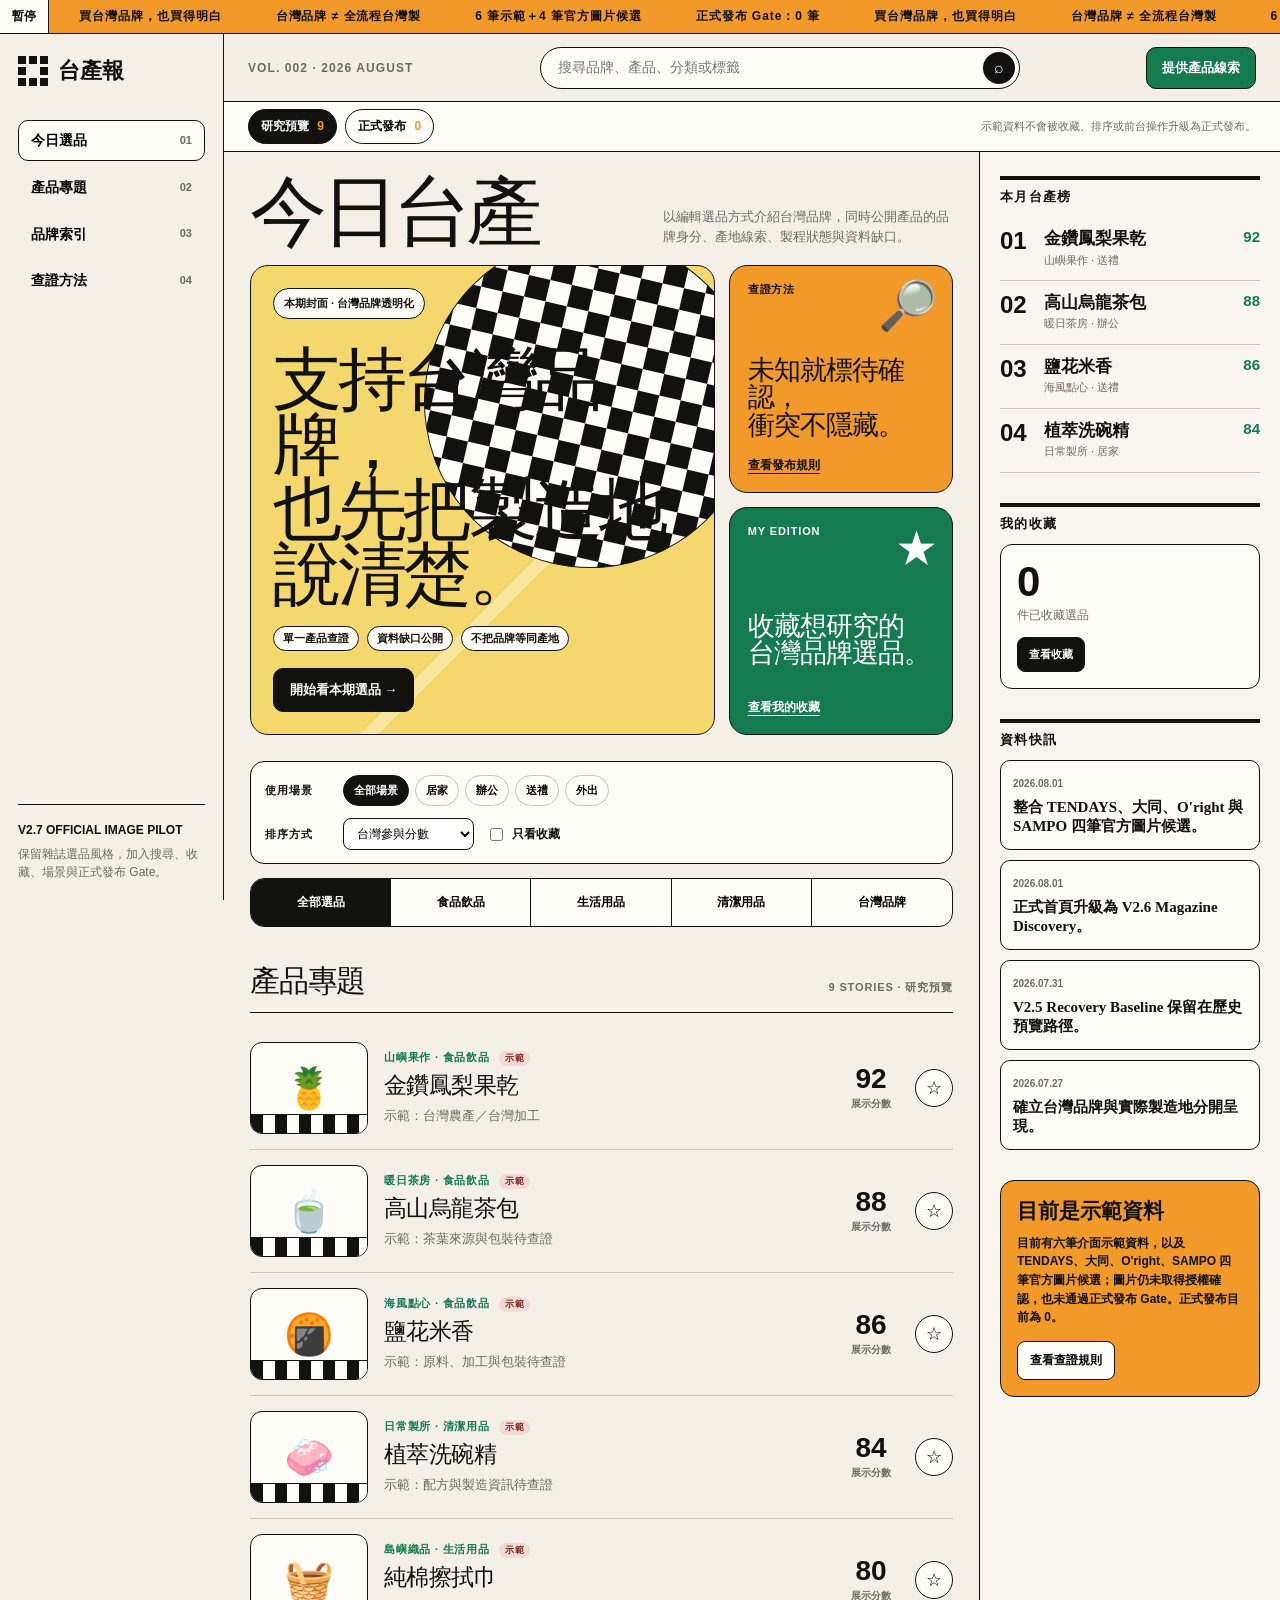
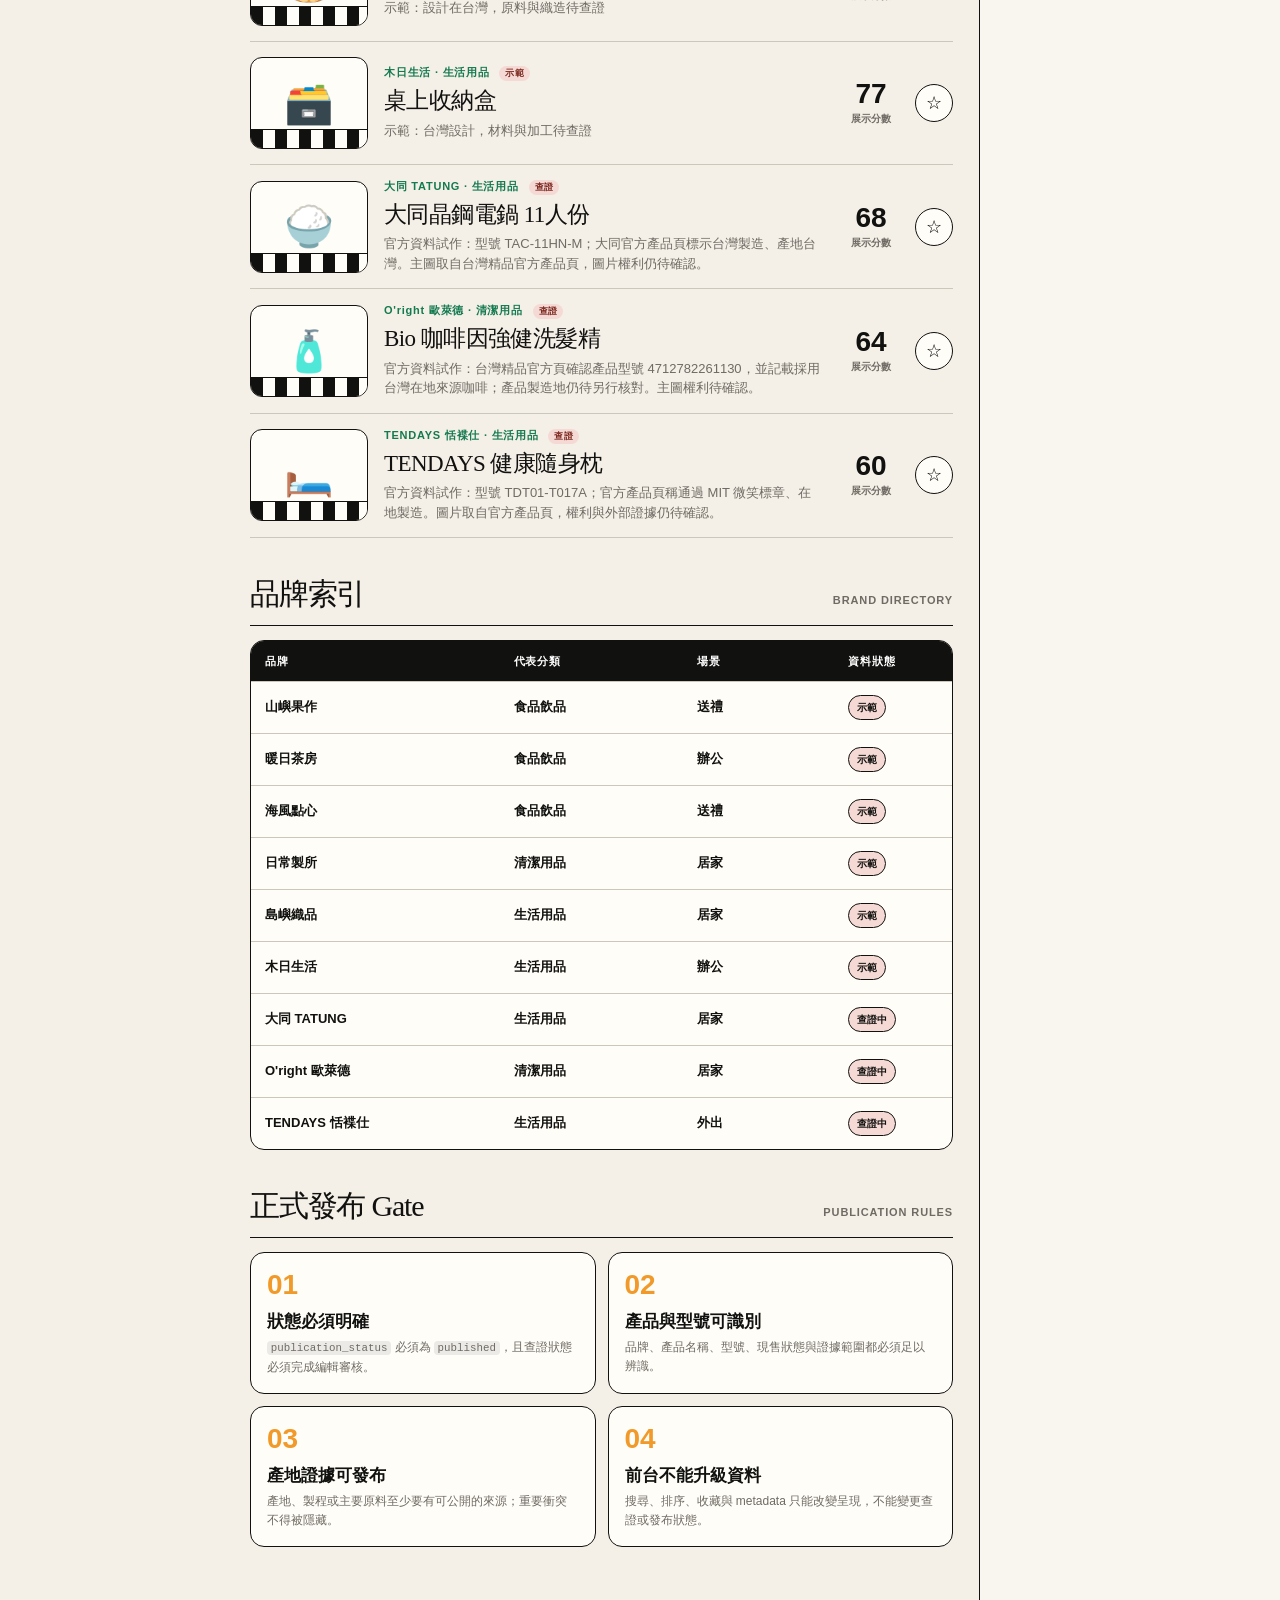
==== commit 5400ac93: "Upgrade homepage to V2.7 official image pilot" ====
--- a/index.html
+++ b/index.html
@@ -6,32 +6,41 @@
   <title>台產報｜台灣品牌選品誌</title>
   <meta name="description" content="用雜誌選品的方式認識台灣品牌，並透明揭露單一產品的產地、製程與資料缺口。">
   <link rel="stylesheet" href="assets/magazine.css">
+  <link rel="stylesheet" href="assets/product-images.css">
 </head>
 <body>
   <div class="ticker sans" aria-label="網站公告">
     <button id="tickerToggle" class="ticker-toggle" type="button" aria-pressed="false">暫停</button>
-    <div class="ticker-window"><div class="ticker-track" id="tickerTrack">
-      <span>買台灣品牌，也買得明白</span><span>台灣品牌 ≠ 全流程台灣製</span><span>目前 6 筆皆為介面示範資料</span><span>正式發布 Gate：0 筆</span>
-      <span>買台灣品牌，也買得明白</span><span>台灣品牌 ≠ 全流程台灣製</span><span>目前 6 筆皆為介面示範資料</span><span>正式發布 Gate：0 筆</span>
-    </div></div>
+    <div class="ticker-window">
+      <div class="ticker-track" id="tickerTrack">
+        <span>買台灣品牌，也買得明白</span><span>台灣品牌 ≠ 全流程台灣製</span><span>6 筆示範＋4 筆官方圖片候選</span><span>正式發布 Gate：0 筆</span>
+        <span>買台灣品牌，也買得明白</span><span>台灣品牌 ≠ 全流程台灣製</span><span>6 筆示範＋4 筆官方圖片候選</span><span>正式發布 Gate：0 筆</span>
+      </div>
+    </div>
   </div>
 
   <div class="app">
     <aside class="sidebar">
-      <a class="wordmark" href="#top" aria-label="台產報首頁"><span class="logo-grid" aria-hidden="true"><i></i><i></i><i></i><i></i><i></i><i></i><i></i><i></i><i></i></span><span>台產報</span></a>
+      <a class="wordmark" href="#top" aria-label="台產報首頁">
+        <span class="logo-grid" aria-hidden="true"><i></i><i></i><i></i><i></i><i></i><i></i><i></i><i></i><i></i></span>
+        <span>台產報</span>
+      </a>
       <nav class="sidebar-nav sans" aria-label="主要導覽">
         <button class="nav-btn active" data-scroll="top"><span>今日選品</span><span>01</span></button>
         <button class="nav-btn" data-scroll="stories"><span>產品專題</span><span>02</span></button>
         <button class="nav-btn" data-scroll="brands"><span>品牌索引</span><span>03</span></button>
         <button class="nav-btn" data-scroll="method"><span>查證方法</span><span>04</span></button>
       </nav>
-      <div class="side-note sans"><strong>V2.6 MAGAZINE DISCOVERY</strong>保留雜誌選品風格，加入搜尋、收藏、場景與正式發布 Gate。</div>
+      <div class="side-note sans"><strong>V2.7 OFFICIAL IMAGE PILOT</strong>保留雜誌選品風格，加入搜尋、收藏、場景與正式發布 Gate。</div>
     </aside>
 
     <div class="workspace" id="top">
       <header class="top-tools">
         <div class="edition sans">VOL. 002 · 2026 AUGUST</div>
-        <div class="search-wrap"><input id="globalSearch" type="search" placeholder="搜尋品牌、產品、分類或標籤" aria-label="搜尋品牌、產品、分類或標籤"><button id="searchBtn" type="button" aria-label="前往搜尋結果">⌕</button></div>
+        <div class="search-wrap">
+          <input id="globalSearch" type="search" placeholder="搜尋品牌、產品、分類或標籤" aria-label="搜尋品牌、產品、分類或標籤">
+          <button id="searchBtn" type="button" aria-label="前往搜尋結果">⌕</button>
+        </div>
         <button class="top-action" id="openIntake" type="button">提供產品線索</button>
       </header>
 
@@ -43,12 +52,19 @@
 
       <div class="layout">
         <main class="main">
-          <div class="issue-head"><h1>今日台產</h1><p class="sans">以編輯選品方式介紹台灣品牌，同時公開產品的品牌身分、產地線索、製程狀態與資料缺口。</p></div>
+          <div class="issue-head">
+            <h1>今日台產</h1>
+            <p class="sans">以編輯選品方式介紹台灣品牌，同時公開產品的品牌身分、產地線索、製程狀態與資料缺口。</p>
+          </div>
 
           <section class="cover-grid" aria-label="本期主題">
             <article class="feature">
               <div class="feature-top"><span class="stamp sans">本期封面 · 台灣品牌透明化</span></div>
-              <div class="feature-bottom"><h2>支持台灣品牌，<br>也先把製造地說清楚。</h2><div class="feature-meta"><span class="tag">單一產品查證</span><span class="tag">資料缺口公開</span><span class="tag">不把品牌等同產地</span></div><button class="read-btn" type="button" data-scroll="stories">開始看本期選品 →</button></div>
+              <div class="feature-bottom">
+                <h2>支持台灣品牌，<br>也先把製造地說清楚。</h2>
+                <div class="feature-meta"><span class="tag">單一產品查證</span><span class="tag">資料缺口公開</span><span class="tag">不把品牌等同產地</span></div>
+                <button class="read-btn" type="button" data-scroll="stories">開始看本期選品 →</button>
+              </div>
             </article>
             <div class="cover-stack">
               <article class="mini-cover orange"><span class="icon">🔎</span><small>查證方法</small><h3>未知就標待確認，<br>衝突不隱藏。</h3><button type="button" data-scroll="method">查看發布規則</button></article>
@@ -57,14 +73,28 @@
           </section>
 
           <section class="discovery-panel sans" aria-label="探索與排序">
-            <div class="discovery-row"><strong>使用場景</strong><div class="chip-group" id="sceneFilters"><button class="active" data-scene="全部" type="button">全部場景</button><button data-scene="居家" type="button">居家</button><button data-scene="辦公" type="button">辦公</button><button data-scene="送禮" type="button">送禮</button><button data-scene="外出" type="button">外出</button></div></div>
-            <div class="discovery-row"><strong>排序方式</strong><select id="sortSelect" aria-label="排序方式"><option value="score">台灣參與分數</option><option value="name">產品名稱</option><option value="brand">品牌名稱</option><option value="category">產品分類</option><option value="favorites">收藏優先</option></select><label class="favorite-switch"><input id="favoritesOnly" type="checkbox">只看收藏</label></div>
+            <div class="discovery-row"><strong>使用場景</strong><div class="chip-group" id="sceneFilters">
+              <button class="active" data-scene="全部" type="button">全部場景</button><button data-scene="居家" type="button">居家</button><button data-scene="辦公" type="button">辦公</button><button data-scene="送禮" type="button">送禮</button><button data-scene="外出" type="button">外出</button>
+            </div></div>
+            <div class="discovery-row"><strong>排序方式</strong>
+              <select id="sortSelect" aria-label="排序方式"><option value="score">台灣參與分數</option><option value="name">產品名稱</option><option value="brand">品牌名稱</option><option value="category">產品分類</option><option value="favorites">收藏優先</option></select>
+              <label class="favorite-switch"><input id="favoritesOnly" type="checkbox">只看收藏</label>
+            </div>
           </section>
 
-          <div class="category-strip sans" id="categoryFilters" aria-label="分類篩選"><button class="active" data-category="全部" type="button">全部選品</button><button data-category="食品飲品" type="button">食品飲品</button><button data-category="生活用品" type="button">生活用品</button><button data-category="清潔用品" type="button">清潔用品</button><button data-category="台灣品牌" type="button">台灣品牌</button></div>
+          <div class="category-strip sans" id="categoryFilters" aria-label="分類篩選">
+            <button class="active" data-category="全部" type="button">全部選品</button><button data-category="食品飲品" type="button">食品飲品</button><button data-category="生活用品" type="button">生活用品</button><button data-category="清潔用品" type="button">清潔用品</button><button data-category="台灣品牌" type="button">台灣品牌</button>
+          </div>
 
-          <section id="stories"><div class="section-title"><h2 id="storyHeading">產品專題</h2><span><b id="visibleCount">0</b> STORIES · <span id="currentViewLabel">研究預覽</span></span></div><div class="story-list" id="storyList" aria-live="polite"></div></section>
-          <section class="brand-index" id="brands"><div class="section-title"><h2>品牌索引</h2><span>BRAND DIRECTORY</span></div><div class="brand-table" id="brandTable"></div></section>
+          <section id="stories">
+            <div class="section-title"><h2 id="storyHeading">產品專題</h2><span><b id="visibleCount">0</b> STORIES · <span id="currentViewLabel">研究預覽</span></span></div>
+            <div class="story-list" id="storyList" aria-live="polite"></div>
+          </section>
+
+          <section class="brand-index" id="brands">
+            <div class="section-title"><h2>品牌索引</h2><span>BRAND DIRECTORY</span></div>
+            <div class="brand-table" id="brandTable"></div>
+          </section>
 
           <section class="method-section" id="method">
             <div class="section-title"><h2>正式發布 Gate</h2><span>PUBLICATION RULES</span></div>
@@ -80,8 +110,12 @@
         <aside class="rail">
           <section class="rail-card"><h2>本月台產榜</h2><div id="ranking"></div></section>
           <section class="rail-card"><h2>我的收藏</h2><div class="favorite-summary sans"><strong id="favoriteCount">0</strong><span>件已收藏選品</span><button id="openFavorites" type="button">查看收藏</button></div></section>
-          <section class="rail-card"><h2>資料快訊</h2><article class="brief"><time>2026.08.01</time><p>正式首頁升級為 V2.6 Magazine Discovery。</p></article><article class="brief"><time>2026.07.31</time><p>V2.5 Recovery Baseline 保留在歷史預覽路徑。</p></article><article class="brief"><time>2026.07.27</time><p>確立台灣品牌與實際製造地分開呈現。</p></article></section>
-          <section class="verify-box"><h3>目前是示範資料</h3><p>六筆產品用來展示介面與資料治理，不能視為正式產地查證結果。正式發布目前為 0。</p><button type="button" data-scroll="method">查看查證規則</button></section>
+          <section class="rail-card"><h2>資料快訊</h2>
+            <article class="brief"><time>2026.08.01</time><p>整合 TENDAYS、大同、O'right 與 SAMPO 四筆官方圖片候選。</p></article><article class="brief"><time>2026.08.01</time><p>正式首頁升級為 V2.6 Magazine Discovery。</p></article>
+            <article class="brief"><time>2026.07.31</time><p>V2.5 Recovery Baseline 保留在歷史預覽路徑。</p></article>
+            <article class="brief"><time>2026.07.27</time><p>確立台灣品牌與實際製造地分開呈現。</p></article>
+          </section>
+          <section class="verify-box"><h3>目前是示範資料</h3><p>目前有六筆介面示範資料，以及 TENDAYS、大同、O'right、SAMPO 四筆官方圖片候選；圖片仍未取得授權確認，也未通過正式發布 Gate。正式發布目前為 0。</p><button type="button" data-scroll="method">查看查證規則</button></section>
         </aside>
       </div>
     </div>
@@ -91,5 +125,6 @@
   <div class="drawer-backdrop" id="drawerBackdrop"></div>
   <aside class="drawer" id="drawer" aria-modal="true" role="dialog" aria-labelledby="drawerTitle"><button class="drawer-close" id="drawerClose" type="button" aria-label="關閉">×</button><div id="drawerContent"></div></aside>
   <script src="assets/magazine.js"></script>
+  <script src="assets/product-image-enhancements.js"></script>
 </body>
 </html>
--- a/assets/product-images.css
+++ b/assets/product-images.css
@@ -0,0 +1,16 @@
+.story-art.has-image{background:#fff;padding:8px}
+.story-art.has-image::after{display:none}
+.product-image{display:block;width:100%;height:100%;object-fit:contain;object-position:center}
+.image-fallback{display:grid;width:100%;height:100%;place-items:center;font-size:40px}
+.candidate-label{display:inline-flex;margin-left:6px;padding:3px 6px;border-radius:999px;background:#dce9f6;color:#184d7a;font-size:9px;letter-spacing:.04em}
+.status.candidate{background:#dce9f6}
+.drawer-media{margin:18px 0 14px;border:1px solid var(--ink);border-radius:14px;background:#fff;overflow:hidden}
+.drawer-media-frame{height:300px;display:grid;place-items:center;padding:18px;background:#fff}
+.drawer-media-frame img{display:block;max-width:100%;max-height:100%;object-fit:contain}
+.drawer-media figcaption{border-top:1px solid var(--line);padding:10px 12px;color:var(--muted);font:600 11px/1.5 -apple-system,BlinkMacSystemFont,"PingFang TC",sans-serif}
+.drawer-source{margin:14px 0;padding:12px;border:1px solid var(--line);border-radius:10px;background:var(--paper);font:600 12px/1.6 -apple-system,BlinkMacSystemFont,"PingFang TC",sans-serif}
+.drawer-source a{text-decoration:underline;text-underline-offset:3px;color:var(--green)}
+.rights-pending{color:var(--red);font-weight:800}
+@media(max-width:560px){
+  .drawer-media-frame{height:220px}
+}
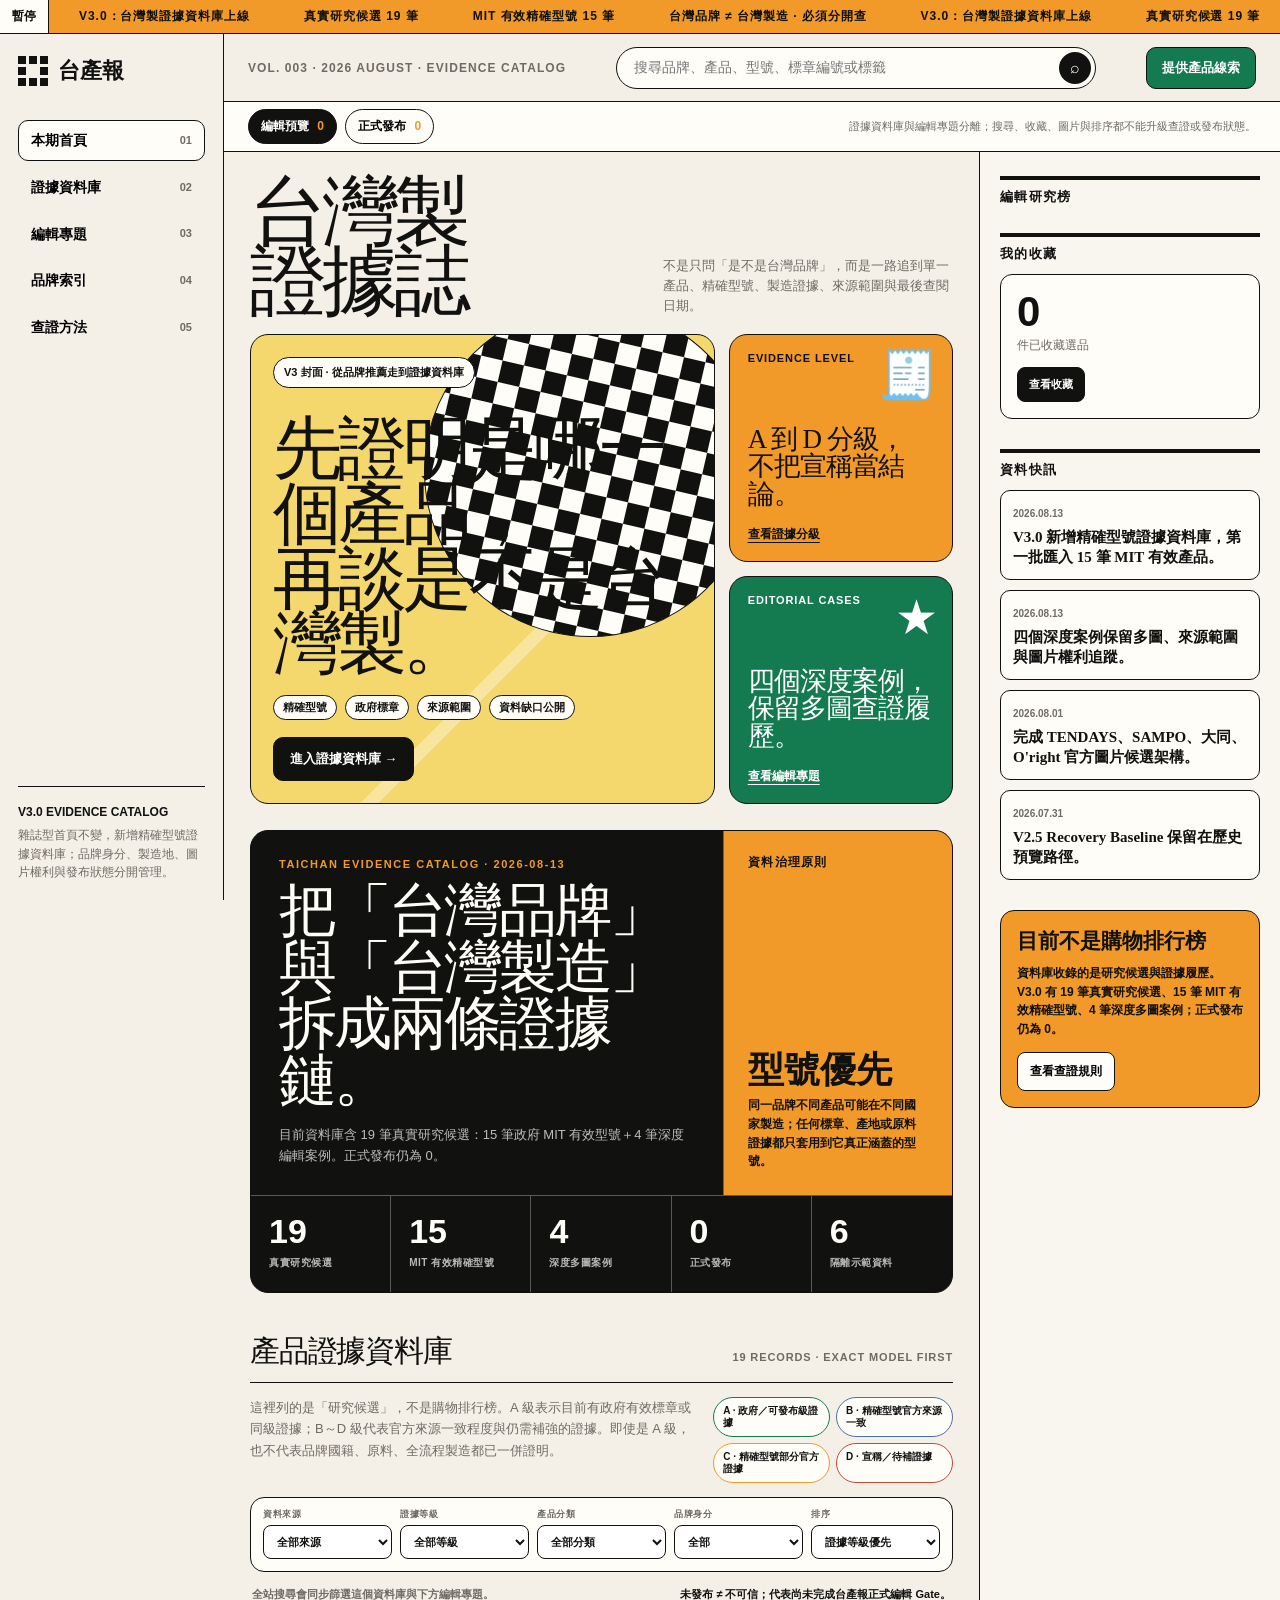
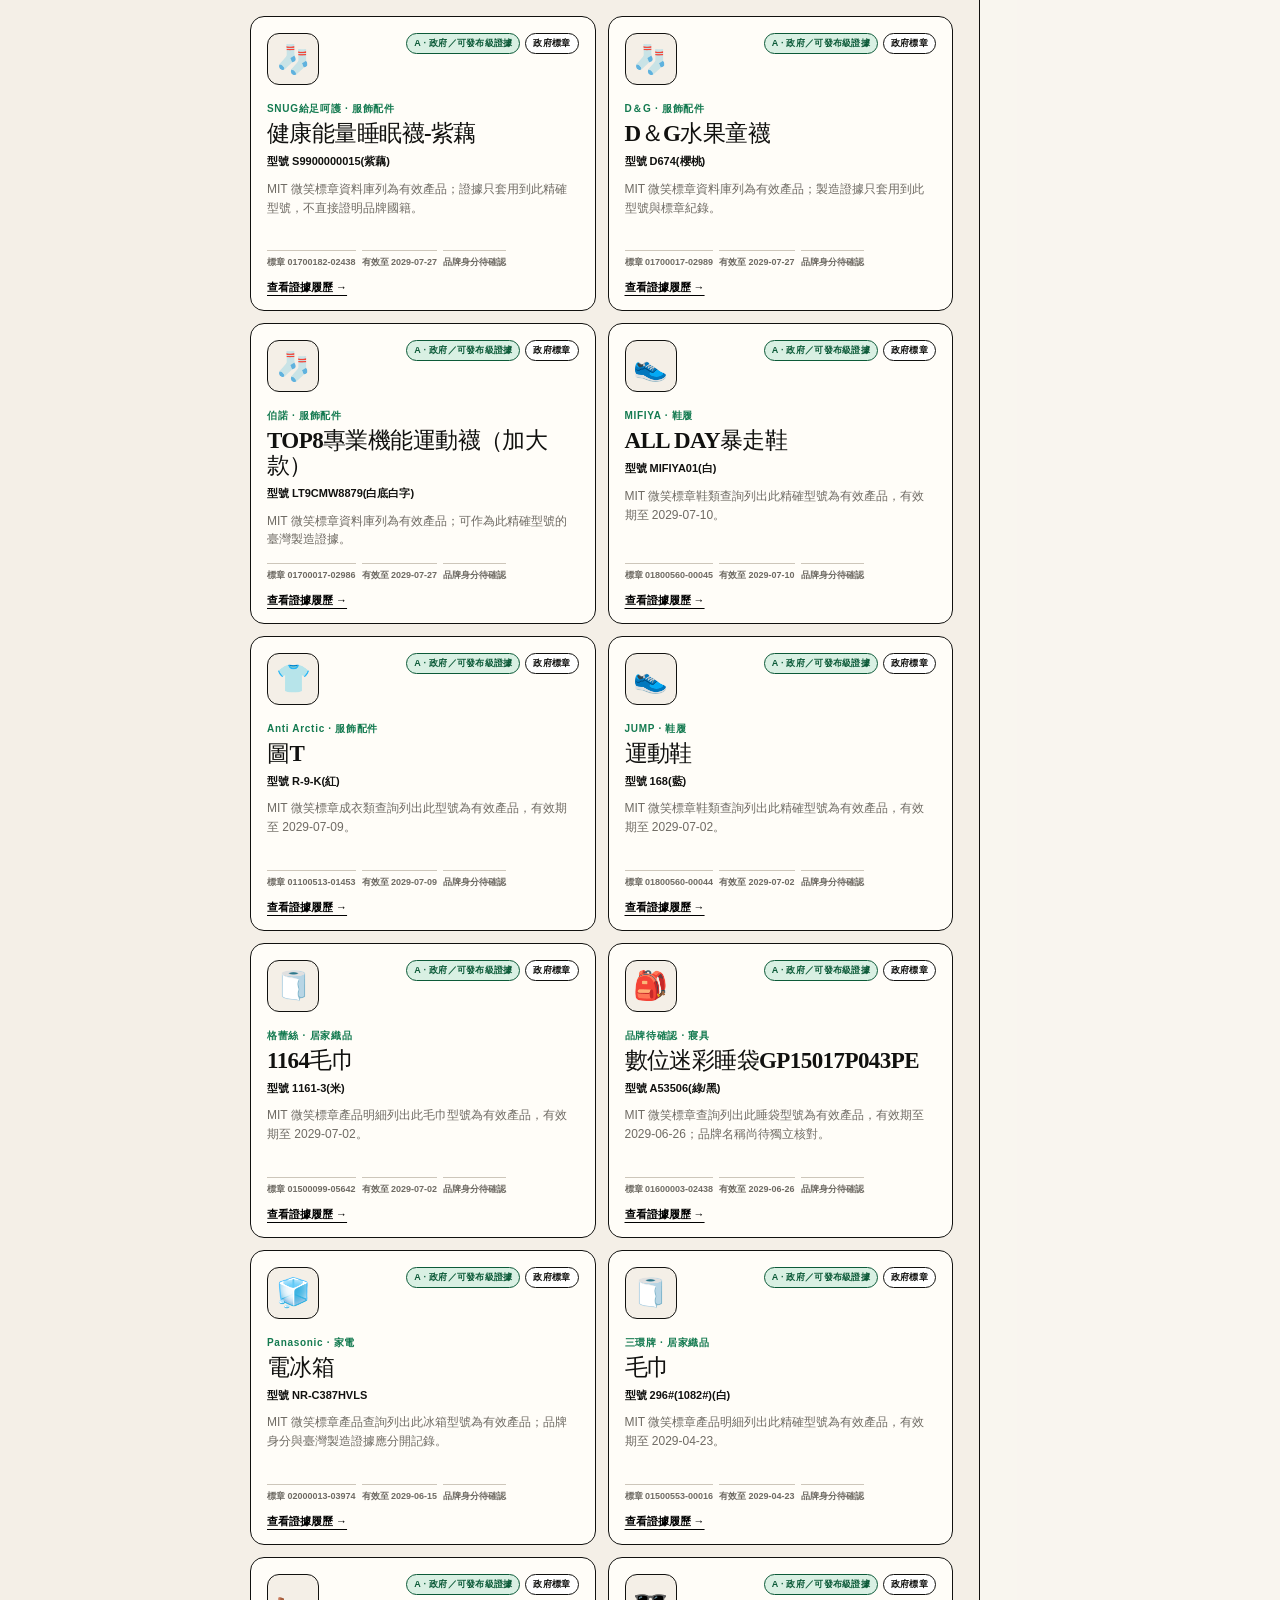
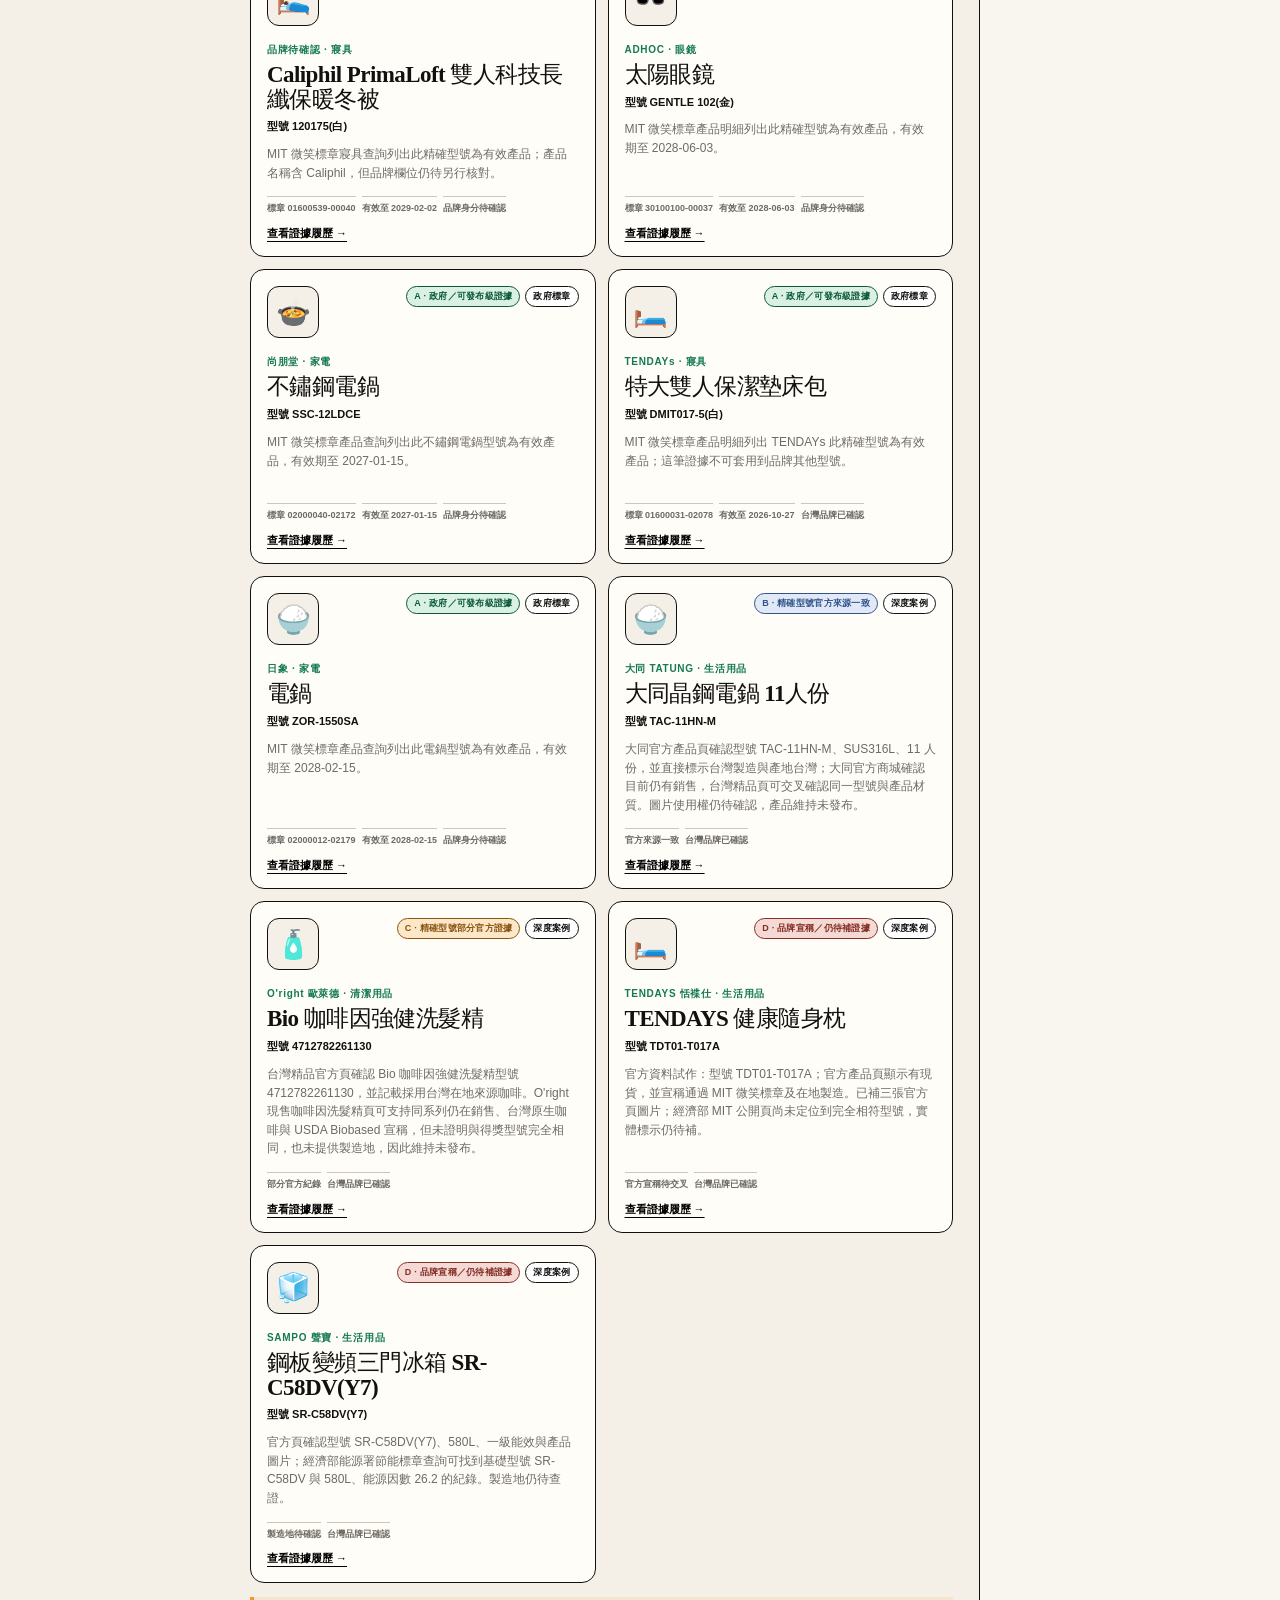
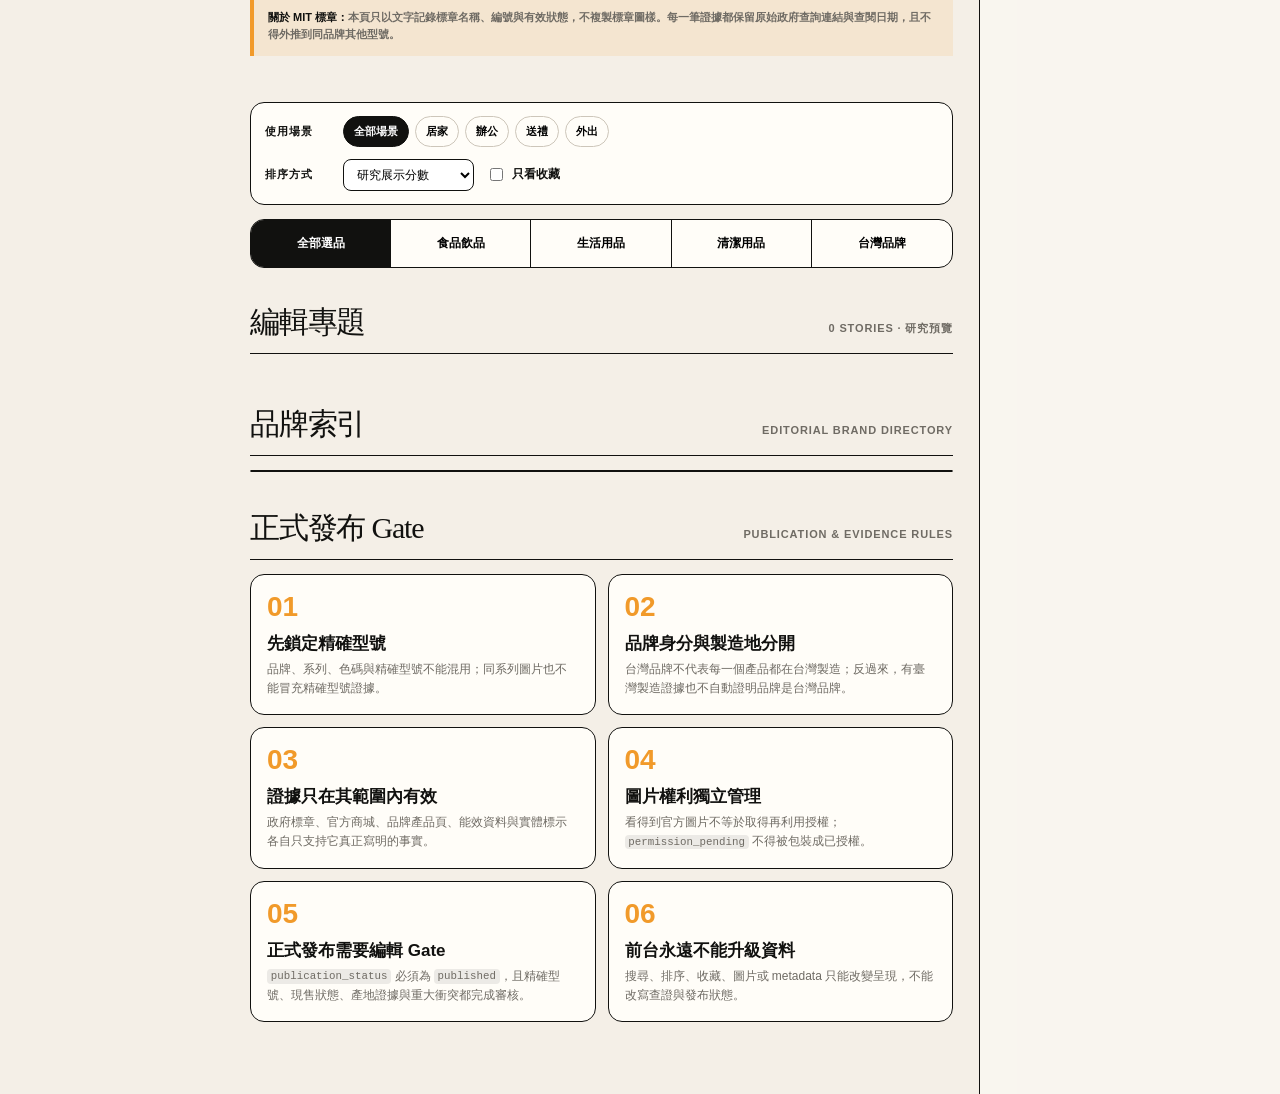
==== commit ed416781: "Upgrade official homepage to V3 Evidence Catalog" ====
--- a/index.html
+++ b/index.html
@@ -3,18 +3,19 @@
 <head>
   <meta charset="utf-8">
   <meta name="viewport" content="width=device-width,initial-scale=1">
-  <title>台產報｜台灣品牌選品誌</title>
-  <meta name="description" content="用雜誌選品的方式認識台灣品牌，並透明揭露單一產品的產地、製程與資料缺口。">
+  <title>台產報｜台灣製證據資料誌</title>
+  <meta name="description" content="台產報以雜誌選品結合產品證據資料庫，分開查證台灣品牌、精確型號、製造地與公開來源。">
   <link rel="stylesheet" href="assets/magazine.css">
   <link rel="stylesheet" href="assets/product-images.css">
+  <link rel="stylesheet" href="assets/catalog-v3.css">
 </head>
 <body>
   <div class="ticker sans" aria-label="網站公告">
     <button id="tickerToggle" class="ticker-toggle" type="button" aria-pressed="false">暫停</button>
     <div class="ticker-window">
       <div class="ticker-track" id="tickerTrack">
-        <span>買台灣品牌，也買得明白</span><span>台灣品牌 ≠ 全流程台灣製</span><span>6 筆示範＋4 筆官方圖片候選</span><span>正式發布 Gate：0 筆</span>
-        <span>買台灣品牌，也買得明白</span><span>台灣品牌 ≠ 全流程台灣製</span><span>6 筆示範＋4 筆官方圖片候選</span><span>正式發布 Gate：0 筆</span>
+        <span>V3.0：台灣製證據資料庫上線</span><span>真實研究候選 19 筆</span><span>MIT 有效精確型號 15 筆</span><span>台灣品牌 ≠ 台灣製造 · 必須分開查</span>
+        <span>V3.0：台灣製證據資料庫上線</span><span>真實研究候選 19 筆</span><span>MIT 有效精確型號 15 筆</span><span>台灣品牌 ≠ 台灣製造 · 必須分開查</span>
       </div>
     </div>
   </div>
@@ -26,105 +27,133 @@
         <span>台產報</span>
       </a>
       <nav class="sidebar-nav sans" aria-label="主要導覽">
-        <button class="nav-btn active" data-scroll="top"><span>今日選品</span><span>01</span></button>
-        <button class="nav-btn" data-scroll="stories"><span>產品專題</span><span>02</span></button>
-        <button class="nav-btn" data-scroll="brands"><span>品牌索引</span><span>03</span></button>
-        <button class="nav-btn" data-scroll="method"><span>查證方法</span><span>04</span></button>
+        <button class="nav-btn active" data-scroll="top"><span>本期首頁</span><span>01</span></button>
+        <button class="nav-btn" data-scroll="database"><span>證據資料庫</span><span>02</span></button>
+        <button class="nav-btn" data-scroll="stories"><span>編輯專題</span><span>03</span></button>
+        <button class="nav-btn" data-scroll="brands"><span>品牌索引</span><span>04</span></button>
+        <button class="nav-btn" data-scroll="method"><span>查證方法</span><span>05</span></button>
       </nav>
-      <div class="side-note sans"><strong>V2.7 OFFICIAL IMAGE PILOT</strong>保留雜誌選品風格，加入搜尋、收藏、場景與正式發布 Gate。</div>
+      <div class="side-note sans"><strong>V3.0 EVIDENCE CATALOG</strong>雜誌型首頁不變，新增精確型號證據資料庫；品牌身分、製造地、圖片權利與發布狀態分開管理。</div>
     </aside>
 
     <div class="workspace" id="top">
       <header class="top-tools">
-        <div class="edition sans">VOL. 002 · 2026 AUGUST</div>
+        <div class="edition sans">VOL. 003 · 2026 AUGUST · EVIDENCE CATALOG</div>
         <div class="search-wrap">
-          <input id="globalSearch" type="search" placeholder="搜尋品牌、產品、分類或標籤" aria-label="搜尋品牌、產品、分類或標籤">
+          <input id="globalSearch" type="search" placeholder="搜尋品牌、產品、型號、標章編號或標籤" aria-label="搜尋品牌、產品、型號、標章編號或標籤">
           <button id="searchBtn" type="button" aria-label="前往搜尋結果">⌕</button>
         </div>
         <button class="top-action" id="openIntake" type="button">提供產品線索</button>
       </header>
 
-      <div class="view-strip sans" aria-label="資料檢視">
-        <button class="view-tab active" data-view="research" type="button">研究預覽 <b id="researchCount">0</b></button>
+      <div class="view-strip sans" aria-label="編輯檢視">
+        <button class="view-tab active" data-view="research" type="button">編輯預覽 <b id="researchCount">0</b></button>
         <button class="view-tab" data-view="published" type="button">正式發布 <b id="publishedCount">0</b></button>
-        <span class="view-note">示範資料不會被收藏、排序或前台操作升級為正式發布。</span>
+        <span class="view-note">證據資料庫與編輯專題分離；搜尋、收藏、圖片與排序都不能升級查證或發布狀態。</span>
       </div>
 
       <div class="layout">
         <main class="main">
           <div class="issue-head">
-            <h1>今日台產</h1>
-            <p class="sans">以編輯選品方式介紹台灣品牌，同時公開產品的品牌身分、產地線索、製程狀態與資料缺口。</p>
+            <h1>台灣製<br>證據誌</h1>
+            <p class="sans">不是只問「是不是台灣品牌」，而是一路追到單一產品、精確型號、製造證據、來源範圍與最後查閱日期。</p>
           </div>
 
           <section class="cover-grid" aria-label="本期主題">
             <article class="feature">
-              <div class="feature-top"><span class="stamp sans">本期封面 · 台灣品牌透明化</span></div>
+              <div class="feature-top"><span class="stamp sans">V3 封面 · 從品牌推薦走到證據資料庫</span></div>
               <div class="feature-bottom">
-                <h2>支持台灣品牌，<br>也先把製造地說清楚。</h2>
-                <div class="feature-meta"><span class="tag">單一產品查證</span><span class="tag">資料缺口公開</span><span class="tag">不把品牌等同產地</span></div>
-                <button class="read-btn" type="button" data-scroll="stories">開始看本期選品 →</button>
+                <h2>先證明是哪一個產品，<br>再談是不是台灣製。</h2>
+                <div class="feature-meta"><span class="tag">精確型號</span><span class="tag">政府標章</span><span class="tag">來源範圍</span><span class="tag">資料缺口公開</span></div>
+                <button class="read-btn" type="button" data-scroll="database">進入證據資料庫 →</button>
               </div>
             </article>
             <div class="cover-stack">
-              <article class="mini-cover orange"><span class="icon">🔎</span><small>查證方法</small><h3>未知就標待確認，<br>衝突不隱藏。</h3><button type="button" data-scroll="method">查看發布規則</button></article>
-              <article class="mini-cover green"><span class="icon">★</span><small>MY EDITION</small><h3>收藏想研究的<br>台灣品牌選品。</h3><button id="showFavorites" type="button">查看我的收藏</button></article>
+              <article class="mini-cover orange"><span class="icon">🧾</span><small>EVIDENCE LEVEL</small><h3>A 到 D 分級，<br>不把宣稱當結論。</h3><button type="button" data-scroll="method">查看證據分級</button></article>
+              <article class="mini-cover green"><span class="icon">★</span><small>EDITORIAL CASES</small><h3>四個深度案例，<br>保留多圖查證履歷。</h3><button type="button" data-scroll="stories">查看編輯專題</button></article>
             </div>
           </section>
 
-          <section class="discovery-panel sans" aria-label="探索與排序">
-            <div class="discovery-row"><strong>使用場景</strong><div class="chip-group" id="sceneFilters">
-              <button class="active" data-scene="全部" type="button">全部場景</button><button data-scene="居家" type="button">居家</button><button data-scene="辦公" type="button">辦公</button><button data-scene="送禮" type="button">送禮</button><button data-scene="外出" type="button">外出</button>
-            </div></div>
-            <div class="discovery-row"><strong>排序方式</strong>
-              <select id="sortSelect" aria-label="排序方式"><option value="score">台灣參與分數</option><option value="name">產品名稱</option><option value="brand">品牌名稱</option><option value="category">產品分類</option><option value="favorites">收藏優先</option></select>
-              <label class="favorite-switch"><input id="favoritesOnly" type="checkbox">只看收藏</label>
+          <section class="catalog-hero sans" aria-label="資料庫快照">
+            <div class="catalog-hero-head">
+              <div class="catalog-hero-copy">
+                <small>TAICHAN EVIDENCE CATALOG · 2026-08-13</small>
+                <h2>把「台灣品牌」與「台灣製造」拆成兩條證據鏈。</h2>
+                <p id="catalogSummary">資料庫載入中。這一版新增經濟部 MIT 微笑標章有效產品的精確型號紀錄，同時保留 TENDAYS、SAMPO、大同、O'right 四個深度案例。</p>
+              </div>
+              <div class="catalog-hero-note">
+                <b>資料治理原則</b>
+                <div><strong>型號優先</strong><p>同一品牌不同產品可能在不同國家製造；任何標章、產地或原料證據都只套用到它真正涵蓋的型號。</p></div>
+              </div>
+            </div>
+            <div class="catalog-metrics">
+              <div class="catalog-metric"><b id="catalogTotal">0</b><span>真實研究候選</span></div>
+              <div class="catalog-metric"><b id="mitCertifiedCount">0</b><span>MIT 有效精確型號</span></div>
+              <div class="catalog-metric"><b id="deepCaseCount">0</b><span>深度多圖案例</span></div>
+              <div class="catalog-metric"><b id="catalogPublishedCount">0</b><span>正式發布</span></div>
+              <div class="catalog-metric"><b id="demoCount">0</b><span>隔離示範資料</span></div>
             </div>
           </section>
 
-          <div class="category-strip sans" id="categoryFilters" aria-label="分類篩選">
-            <button class="active" data-category="全部" type="button">全部選品</button><button data-category="食品飲品" type="button">食品飲品</button><button data-category="生活用品" type="button">生活用品</button><button data-category="清潔用品" type="button">清潔用品</button><button data-category="台灣品牌" type="button">台灣品牌</button>
-          </div>
+          <section class="catalog-section" id="database">
+            <div class="section-title"><h2>產品證據資料庫</h2><span><b id="catalogVisibleCount">0</b> RECORDS · EXACT MODEL FIRST</span></div>
+            <div class="catalog-intro sans">
+              <p>這裡列的是「研究候選」，不是購物排行榜。A 級表示目前有政府有效標章或同級證據；B～D 級代表官方來源一致程度與仍需補強的證據。即使是 A 級，也不代表品牌國籍、原料、全流程製造都已一併證明。</p>
+              <div class="catalog-legend"><span class="a">A · 政府／可發布級證據</span><span class="b">B · 精確型號官方來源一致</span><span class="c">C · 精確型號部分官方證據</span><span class="d">D · 宣稱／待補證據</span></div>
+            </div>
 
-          <section id="stories">
-            <div class="section-title"><h2 id="storyHeading">產品專題</h2><span><b id="visibleCount">0</b> STORIES · <span id="currentViewLabel">研究預覽</span></span></div>
-            <div class="story-list" id="storyList" aria-live="polite"></div>
+            <div class="catalog-controls sans" aria-label="證據資料庫篩選">
+              <label>資料來源<select id="catalogSourceFilter"><option value="all">全部來源</option><option value="mit_registry">MIT 政府資料</option><option value="deep_case">深度編輯案例</option></select></label>
+              <label>證據等級<select id="catalogEvidenceFilter"><option value="all">全部等級</option><option value="A">A 級</option><option value="B">B 級</option><option value="C">C 級</option><option value="D">D 級</option></select></label>
+              <label>產品分類<select id="catalogCategoryFilter"><option value="all">全部分類</option></select></label>
+              <label>品牌身分<select id="catalogBrandFilter"><option value="all">全部</option><option value="taiwan_brand_confirmed">台灣品牌已確認</option><option value="unverified">品牌身分待確認</option><option value="non_taiwan_brand">非台灣品牌</option></select></label>
+              <label>排序<select id="catalogSort"><option value="evidence">證據等級優先</option><option value="valid">標章有效期</option><option value="checked">最近查閱</option><option value="brand">品牌名稱</option><option value="name">產品名稱</option></select></label>
+            </div>
+
+            <div class="catalog-summary sans"><span>全站搜尋會同步篩選這個資料庫與下方編輯專題。</span><strong>未發布 ≠ 不可信；代表尚未完成台產報正式編輯 Gate。</strong></div>
+            <div class="catalog-grid" id="catalogGrid" aria-live="polite"></div>
+            <div class="catalog-source-note sans"><strong>關於 MIT 標章：</strong>本頁只以文字記錄標章名稱、編號與有效狀態，不複製標章圖樣。每一筆證據都保留原始政府查詢連結與查閱日期，且不得外推到同品牌其他型號。</div>
           </section>
 
-          <section class="brand-index" id="brands">
-            <div class="section-title"><h2>品牌索引</h2><span>BRAND DIRECTORY</span></div>
-            <div class="brand-table" id="brandTable"></div>
+          <section class="discovery-panel sans" aria-label="編輯專題探索與排序">
+            <div class="discovery-row"><strong>使用場景</strong><div class="chip-group" id="sceneFilters"><button class="active" data-scene="全部" type="button">全部場景</button><button data-scene="居家" type="button">居家</button><button data-scene="辦公" type="button">辦公</button><button data-scene="送禮" type="button">送禮</button><button data-scene="外出" type="button">外出</button></div></div>
+            <div class="discovery-row"><strong>排序方式</strong><select id="sortSelect" aria-label="排序方式"><option value="score">研究展示分數</option><option value="name">產品名稱</option><option value="brand">品牌名稱</option><option value="category">產品分類</option><option value="favorites">收藏優先</option></select><label class="favorite-switch"><input id="favoritesOnly" type="checkbox">只看收藏</label></div>
           </section>
 
+          <div class="category-strip sans" id="categoryFilters" aria-label="編輯專題分類篩選"><button class="active" data-category="全部" type="button">全部選品</button><button data-category="食品飲品" type="button">食品飲品</button><button data-category="生活用品" type="button">生活用品</button><button data-category="清潔用品" type="button">清潔用品</button><button data-category="台灣品牌" type="button">台灣品牌</button></div>
+
+          <section id="stories"><div class="section-title"><h2 id="storyHeading">編輯專題</h2><span><b id="visibleCount">0</b> STORIES · <span id="currentViewLabel">研究預覽</span></span></div><div class="story-list" id="storyList" aria-live="polite"></div></section>
+
+          <section class="brand-index" id="brands"><div class="section-title"><h2>品牌索引</h2><span>EDITORIAL BRAND DIRECTORY</span></div><div class="brand-table" id="brandTable"></div></section>
+
           <section class="method-section" id="method">
-            <div class="section-title"><h2>正式發布 Gate</h2><span>PUBLICATION RULES</span></div>
+            <div class="section-title"><h2>正式發布 Gate</h2><span>PUBLICATION & EVIDENCE RULES</span></div>
             <div class="method-grid sans">
-              <article><b>01</b><h3>狀態必須明確</h3><p><code>publication_status</code> 必須為 <code>published</code>，且查證狀態必須完成編輯審核。</p></article>
-              <article><b>02</b><h3>產品與型號可識別</h3><p>品牌、產品名稱、型號、現售狀態與證據範圍都必須足以辨識。</p></article>
-              <article><b>03</b><h3>產地證據可發布</h3><p>產地、製程或主要原料至少要有可公開的來源；重要衝突不得被隱藏。</p></article>
-              <article><b>04</b><h3>前台不能升級資料</h3><p>搜尋、排序、收藏與 metadata 只能改變呈現，不能變更查證或發布狀態。</p></article>
+              <article><b>01</b><h3>先鎖定精確型號</h3><p>品牌、系列、色碼與精確型號不能混用；同系列圖片也不能冒充精確型號證據。</p></article>
+              <article><b>02</b><h3>品牌身分與製造地分開</h3><p>台灣品牌不代表每一個產品都在台灣製造；反過來，有臺灣製造證據也不自動證明品牌是台灣品牌。</p></article>
+              <article><b>03</b><h3>證據只在其範圍內有效</h3><p>政府標章、官方商城、品牌產品頁、能效資料與實體標示各自只支持它真正寫明的事實。</p></article>
+              <article><b>04</b><h3>圖片權利獨立管理</h3><p>看得到官方圖片不等於取得再利用授權；<code>permission_pending</code> 不得被包裝成已授權。</p></article>
+              <article><b>05</b><h3>正式發布需要編輯 Gate</h3><p><code>publication_status</code> 必須為 <code>published</code>，且精確型號、現售狀態、產地證據與重大衝突都完成審核。</p></article>
+              <article><b>06</b><h3>前台永遠不能升級資料</h3><p>搜尋、排序、收藏、圖片或 metadata 只能改變呈現，不能改寫查證與發布狀態。</p></article>
             </div>
           </section>
         </main>
 
         <aside class="rail">
-          <section class="rail-card"><h2>本月台產榜</h2><div id="ranking"></div></section>
+          <section class="rail-card"><h2>編輯研究榜</h2><div id="ranking"></div></section>
           <section class="rail-card"><h2>我的收藏</h2><div class="favorite-summary sans"><strong id="favoriteCount">0</strong><span>件已收藏選品</span><button id="openFavorites" type="button">查看收藏</button></div></section>
-          <section class="rail-card"><h2>資料快訊</h2>
-            <article class="brief"><time>2026.08.01</time><p>整合 TENDAYS、大同、O'right 與 SAMPO 四筆官方圖片候選。</p></article><article class="brief"><time>2026.08.01</time><p>正式首頁升級為 V2.6 Magazine Discovery。</p></article>
-            <article class="brief"><time>2026.07.31</time><p>V2.5 Recovery Baseline 保留在歷史預覽路徑。</p></article>
-            <article class="brief"><time>2026.07.27</time><p>確立台灣品牌與實際製造地分開呈現。</p></article>
-          </section>
-          <section class="verify-box"><h3>目前是示範資料</h3><p>目前有六筆介面示範資料，以及 TENDAYS、大同、O'right、SAMPO 四筆官方圖片候選；圖片仍未取得授權確認，也未通過正式發布 Gate。正式發布目前為 0。</p><button type="button" data-scroll="method">查看查證規則</button></section>
+          <section class="rail-card"><h2>資料快訊</h2><article class="brief"><time>2026.08.13</time><p>V3.0 新增精確型號證據資料庫，第一批匯入 15 筆 MIT 有效產品。</p></article><article class="brief"><time>2026.08.13</time><p>四個深度案例保留多圖、來源範圍與圖片權利追蹤。</p></article><article class="brief"><time>2026.08.01</time><p>完成 TENDAYS、SAMPO、大同、O'right 官方圖片候選架構。</p></article><article class="brief"><time>2026.07.31</time><p>V2.5 Recovery Baseline 保留在歷史預覽路徑。</p></article></section>
+          <section class="verify-box"><h3>目前不是購物排行榜</h3><p>資料庫收錄的是研究候選與證據履歷。V3.0 有 19 筆真實研究候選、15 筆 MIT 有效精確型號、4 筆深度多圖案例；正式發布仍為 0。</p><button type="button" data-scroll="method">查看查證規則</button></section>
         </aside>
       </div>
     </div>
   </div>
 
-  <nav class="mobile-nav sans" aria-label="手機導覽"><button data-scroll="top" type="button">今日</button><button data-scroll="stories" type="button">專題</button><button id="mobileFavorites" type="button">收藏</button><button data-scroll="method" type="button">查證</button></nav>
+  <nav class="mobile-nav sans" aria-label="手機導覽"><button data-scroll="top" type="button">首頁</button><button data-scroll="database" type="button">資料庫</button><button data-scroll="stories" type="button">專題</button><button data-scroll="method" type="button">查證</button></nav>
   <div class="drawer-backdrop" id="drawerBackdrop"></div>
   <aside class="drawer" id="drawer" aria-modal="true" role="dialog" aria-labelledby="drawerTitle"><button class="drawer-close" id="drawerClose" type="button" aria-label="關閉">×</button><div id="drawerContent"></div></aside>
   <script src="assets/magazine.js"></script>
   <script src="assets/product-image-enhancements.js"></script>
+  <script src="assets/catalog-v3.js"></script>
 </body>
 </html>
--- a/assets/product-images.css
+++ b/assets/product-images.css
@@ -2,15 +2,42 @@
 .story-art.has-image::after{display:none}
 .product-image{display:block;width:100%;height:100%;object-fit:contain;object-position:center}
 .image-fallback{display:grid;width:100%;height:100%;place-items:center;font-size:40px}
+.story-model{margin-top:6px;color:var(--muted);font-size:11px;font-weight:700}
 .candidate-label{display:inline-flex;margin-left:6px;padding:3px 6px;border-radius:999px;background:#dce9f6;color:#184d7a;font-size:9px;letter-spacing:.04em}
 .status.candidate{background:#dce9f6}
-.drawer-media{margin:18px 0 14px;border:1px solid var(--ink);border-radius:14px;background:#fff;overflow:hidden}
-.drawer-media-frame{height:300px;display:grid;place-items:center;padding:18px;background:#fff}
+
+.media-gallery{margin:18px 0 16px}
+.drawer-media{margin:0;border:1px solid var(--ink);border-radius:14px;background:#fff;overflow:hidden}
+.drawer-media-frame{height:320px;display:grid;place-items:center;padding:18px;background:#fff}
 .drawer-media-frame img{display:block;max-width:100%;max-height:100%;object-fit:contain}
-.drawer-media figcaption{border-top:1px solid var(--line);padding:10px 12px;color:var(--muted);font:600 11px/1.5 -apple-system,BlinkMacSystemFont,"PingFang TC",sans-serif}
-.drawer-source{margin:14px 0;padding:12px;border:1px solid var(--line);border-radius:10px;background:var(--paper);font:600 12px/1.6 -apple-system,BlinkMacSystemFont,"PingFang TC",sans-serif}
+.drawer-media-placeholder{display:grid;place-items:center;width:100%;height:100%;font-size:72px}
+.drawer-media figcaption{display:flex;align-items:center;justify-content:space-between;gap:12px;border-top:1px solid var(--line);padding:10px 12px;color:var(--muted);font:600 11px/1.5 -apple-system,BlinkMacSystemFont,"PingFang TC",sans-serif}
+
+.media-rights{display:inline-flex;flex:0 0 auto;border:1px solid currentColor;border-radius:999px;padding:4px 7px;font-size:10px;font-weight:800}
+.rights-pending{color:var(--red)}
+.rights-ok{color:var(--green)}
+.rights-na{color:var(--muted)}
+
+.media-thumbnails{display:grid;grid-template-columns:repeat(auto-fill,minmax(86px,1fr));gap:8px;margin-top:10px}
+.media-thumb{position:relative;min-height:88px;border:1px solid var(--line);border-radius:10px;background:#fff;padding:6px;overflow:hidden}
+.media-thumb.active{border:2px solid var(--green);padding:5px;box-shadow:0 0 0 2px rgba(20,122,80,.12)}
+.media-thumb img,.media-thumb>span{display:grid;place-items:center;width:100%;height:58px;object-fit:contain;font-size:30px}
+.media-thumb small{position:absolute;right:5px;bottom:5px;border:1px solid var(--ink);border-radius:999px;background:var(--paper);padding:2px 5px;font-size:9px;font-weight:800}
+
+.drawer-source{margin:10px 0 0;padding:12px;border:1px solid var(--line);border-radius:10px;background:var(--paper);font:600 12px/1.65 -apple-system,BlinkMacSystemFont,"PingFang TC",sans-serif}
 .drawer-source a{text-decoration:underline;text-underline-offset:3px;color:var(--green)}
-.rights-pending{color:var(--red);font-weight:800}
+.drawer-source strong{color:var(--ink)}
+
+.media-inventory{margin:16px 0;padding:14px;border:1px solid var(--ink);border-radius:12px;background:var(--paper);font-family:-apple-system,BlinkMacSystemFont,"PingFang TC",sans-serif}
+.media-inventory h3{margin:0 0 10px;font-size:15px}
+.media-inventory>div{display:grid;grid-template-columns:repeat(3,1fr);gap:8px}
+.media-inventory span{display:grid;place-items:center;border:1px solid var(--line);border-radius:10px;padding:10px 5px;color:var(--muted);font-size:10px;font-weight:800}
+.media-inventory b{display:block;color:var(--ink);font-size:24px;line-height:1}
+.media-inventory p{margin:10px 0 0;color:var(--muted);font-size:11px;line-height:1.55}
+
 @media(max-width:560px){
-  .drawer-media-frame{height:220px}
-}
+  .drawer-media-frame{height:230px}
+  .drawer-media figcaption{align-items:flex-start;flex-direction:column}
+  .media-thumbnails{grid-template-columns:repeat(3,1fr)}
+  .media-inventory>div{grid-template-columns:1fr 1fr 1fr}
+}
--- a/assets/catalog-v3.css
+++ b/assets/catalog-v3.css
@@ -0,0 +1,2 @@
+/* V3.0 Evidence Catalog */
+.catalog-hero {margin:18px 0 28px;border:1px solid var(--ink);border-radius:18px;background:var(--ink);color:var(--paper);overflow:hidden}.catalog-hero-head{display:grid;grid-template-columns:1.35fr .65fr;gap:0}.catalog-hero-copy{padding:28px;border-right:1px solid rgba(255,255,255,.35)}.catalog-hero-copy small{display:block;font:800 11px/1 -apple-system,BlinkMacSystemFont,"PingFang TC",sans-serif;letter-spacing:.14em;color:var(--orange);margin-bottom:12px}.catalog-hero-copy h2{margin:0;font-size:clamp(34px,4.5vw,60px);line-height:.98;letter-spacing:-.05em;font-weight:500}.catalog-hero-copy p{max-width:700px;margin:16px 0 0;color:rgba(255,255,255,.72);font:500 13px/1.65 -apple-system,BlinkMacSystemFont,"PingFang TC",sans-serif}.catalog-hero-note{background:var(--orange);color:var(--ink);padding:24px;display:flex;flex-direction:column;justify-content:space-between}.catalog-hero-note b{font:900 12px/1.2 -apple-system,BlinkMacSystemFont,"PingFang TC",sans-serif;letter-spacing:.1em}.catalog-hero-note strong{display:block;font-size:36px;line-height:1;margin:22px 0 8px}.catalog-hero-note p{margin:0;font:700 12px/1.55 -apple-system,BlinkMacSystemFont,"PingFang TC",sans-serif}.catalog-metrics{display:grid;grid-template-columns:repeat(5,1fr);border-top:1px solid rgba(255,255,255,.3)}.catalog-metric{padding:18px;min-height:96px;border-right:1px solid rgba(255,255,255,.3)}.catalog-metric:last-child{border-right:0}.catalog-metric b{display:block;font:900 34px/1 -apple-system,BlinkMacSystemFont,"PingFang TC",sans-serif}.catalog-metric span{display:block;margin-top:8px;color:rgba(255,255,255,.7);font:700 10px/1.35 -apple-system,BlinkMacSystemFont,"PingFang TC",sans-serif;letter-spacing:.05em}.catalog-section{margin:38px 0 46px}.catalog-intro{display:grid;grid-template-columns:1.3fr .7fr;gap:18px;align-items:start;margin-bottom:14px}.catalog-intro p{margin:0;color:var(--muted);font:500 13px/1.65 -apple-system,BlinkMacSystemFont,"PingFang TC",sans-serif}.catalog-legend{display:grid;grid-template-columns:repeat(2,minmax(0,1fr));gap:6px}.catalog-legend span{border:1px solid var(--line);border-radius:999px;padding:7px 9px;background:var(--paper);font:800 10px/1.2 -apple-system,BlinkMacSystemFont,"PingFang TC",sans-serif}.catalog-legend .a{border-color:var(--green)}.catalog-legend .b{border-color:#4f6fa9}.catalog-legend .c{border-color:var(--orange)}.catalog-legend .d{border-color:var(--red)}.catalog-controls{border:1px solid var(--ink);border-radius:14px;background:var(--paper);padding:12px;display:grid;grid-template-columns:repeat(5,minmax(0,1fr));gap:8px;margin:12px 0 14px}.catalog-controls label{display:grid;gap:5px;color:var(--muted);font:800 9px/1.1 -apple-system,BlinkMacSystemFont,"PingFang TC",sans-serif;letter-spacing:.08em}.catalog-controls select{width:100%;min-width:0;border:1px solid var(--ink);border-radius:8px;background:white;padding:9px 28px 9px 9px;color:var(--ink);font-size:11px}.catalog-summary{display:flex;justify-content:space-between;gap:16px;align-items:center;margin:8px 2px 14px;color:var(--muted);font:600 11px/1.5 -apple-system,BlinkMacSystemFont,"PingFang TC",sans-serif}.catalog-summary strong{color:var(--ink)}.catalog-grid{display:grid;grid-template-columns:repeat(2,minmax(0,1fr));gap:12px}.catalog-card{border:1px solid var(--ink);border-radius:14px;background:var(--paper);padding:16px;min-height:295px;display:flex;flex-direction:column;cursor:pointer;transition:transform .16s ease,box-shadow .16s ease}.catalog-card:hover,.catalog-card:focus-visible{transform:translateY(-2px);box-shadow:5px 5px 0 var(--ink);outline:none}.catalog-card-top{display:flex;align-items:flex-start;justify-content:space-between;gap:12px}.catalog-emoji{width:52px;height:52px;border:1px solid var(--ink);border-radius:12px;display:grid;place-items:center;background:var(--linen);font-size:28px}.catalog-badges{display:flex;justify-content:flex-end;flex-wrap:wrap;gap:5px}.evidence-badge,.scope-badge,.media-scope-pill{display:inline-flex;align-items:center;border:1px solid var(--ink);border-radius:999px;background:white;padding:5px 7px;font:800 9px/1 -apple-system,BlinkMacSystemFont,"PingFang TC",sans-serif;letter-spacing:.03em}.evidence-badge.level-A{background:#d9f0e3;color:#0c5a38;border-color:#0c5a38}.evidence-badge.level-B{background:#e1e8f6;color:#31548c;border-color:#31548c}.evidence-badge.level-C{background:#fce8c9;color:#8a5412;border-color:#8a5412}.evidence-badge.level-D{background:#f4d9d4;color:#842f25;border-color:#842f25}.catalog-kicker{margin-top:18px;color:var(--green);font:900 10px/1.2 -apple-system,BlinkMacSystemFont,"PingFang TC",sans-serif;letter-spacing:.07em}.catalog-card h3{margin:7px 0 0;font-size:23px;line-height:1.08;font-weight:550;letter-spacing:-.025em}.catalog-model{margin:7px 0 0;font:800 11px/1.35 -apple-system,BlinkMacSystemFont,"PingFang TC",sans-serif}.catalog-copy{margin:11px 0 0;color:var(--muted);font:500 12px/1.55 -apple-system,BlinkMacSystemFont,"PingFang TC",sans-serif}.catalog-meta{margin-top:auto;padding-top:14px;display:flex;flex-wrap:wrap;gap:6px}.catalog-meta span{border-top:1px solid var(--line);padding-top:6px;color:var(--muted);font:700 9px/1.3 -apple-system,BlinkMacSystemFont,"PingFang TC",sans-serif}.catalog-open{margin-top:12px;width:max-content;border:0;padding:0;background:transparent;font:900 11px/1.2 -apple-system,BlinkMacSystemFont,"PingFang TC",sans-serif;text-decoration:underline;text-underline-offset:4px}.catalog-empty{grid-column:1/-1;padding:28px;border:1px dashed var(--ink);border-radius:14px;background:var(--paper);text-align:center;color:var(--muted);font:700 12px/1.5 -apple-system,BlinkMacSystemFont,"PingFang TC",sans-serif}.catalog-source-note{margin-top:14px;border-left:4px solid var(--orange);background:rgba(241,154,42,.12);padding:12px 14px;color:var(--muted);font:600 11px/1.6 -apple-system,BlinkMacSystemFont,"PingFang TC",sans-serif}.catalog-source-note strong{color:var(--ink)}.catalog-drawer-block{margin:18px 0;padding-top:14px;border-top:1px solid var(--line)}.catalog-drawer-block h3{margin:0 0 10px;font:900 12px/1.2 -apple-system,BlinkMacSystemFont,"PingFang TC",sans-serif;letter-spacing:.08em}.catalog-facts{margin:0;display:grid;gap:0;border:1px solid var(--line);border-radius:10px;overflow:hidden}.catalog-facts div{display:grid;grid-template-columns:108px 1fr;gap:10px;padding:9px 10px;border-bottom:1px solid var(--line);font:600 11px/1.45 -apple-system,BlinkMacSystemFont,"PingFang TC",sans-serif}.catalog-facts div:last-child{border-bottom:0}.catalog-facts dt{color:var(--muted)}.catalog-facts dd{margin:0;font-weight:800}.catalog-source-item{padding:10px 0;border-bottom:1px solid var(--line)}.catalog-source-item:last-child{border-bottom:0}.catalog-source-item strong{font:900 12px/1.3 -apple-system,BlinkMacSystemFont,"PingFang TC",sans-serif}.catalog-source-item p,.catalog-source-item small{display:block;margin:6px 0;color:var(--muted);font:500 11px/1.55 -apple-system,BlinkMacSystemFont,"PingFang TC",sans-serif}.catalog-source-item a,.catalog-source-link{display:inline-block;color:var(--green);font:900 11px/1.3 -apple-system,BlinkMacSystemFont,"PingFang TC",sans-serif;text-decoration:underline;text-underline-offset:3px}.catalog-scope-note{margin-top:10px!important;font-size:10px!important;color:var(--muted)!important}.media-scope-row{display:flex;flex-wrap:wrap;gap:5px;margin-top:6px}.media-scope-pill.exact{background:#d9f0e3;border-color:#0c5a38;color:#0c5a38}.media-scope-pill.series{background:#fce8c9;border-color:#8a5412;color:#8a5412}@media (max-width:1100px){.catalog-metrics{grid-template-columns:repeat(3,1fr)}.catalog-metric:nth-child(3){border-right:0}.catalog-metric:nth-child(n+4){border-top:1px solid rgba(255,255,255,.3)}.catalog-controls{grid-template-columns:repeat(3,minmax(0,1fr))}}@media (max-width:780px){.catalog-hero-head,.catalog-intro{grid-template-columns:1fr}.catalog-hero-copy{border-right:0;border-bottom:1px solid rgba(255,255,255,.35)}.catalog-metrics{grid-template-columns:repeat(2,1fr)}.catalog-metric{border-right:1px solid rgba(255,255,255,.3);border-top:1px solid rgba(255,255,255,.3)}.catalog-metric:nth-child(even){border-right:0}.catalog-controls{grid-template-columns:1fr 1fr}.catalog-grid{grid-template-columns:1fr}.catalog-summary{align-items:flex-start;flex-direction:column}}@media (max-width:520px){.catalog-hero-copy,.catalog-hero-note{padding:18px}.catalog-metrics{grid-template-columns:1fr 1fr}.catalog-controls{grid-template-columns:1fr}.catalog-facts div{grid-template-columns:88px 1fr}}
